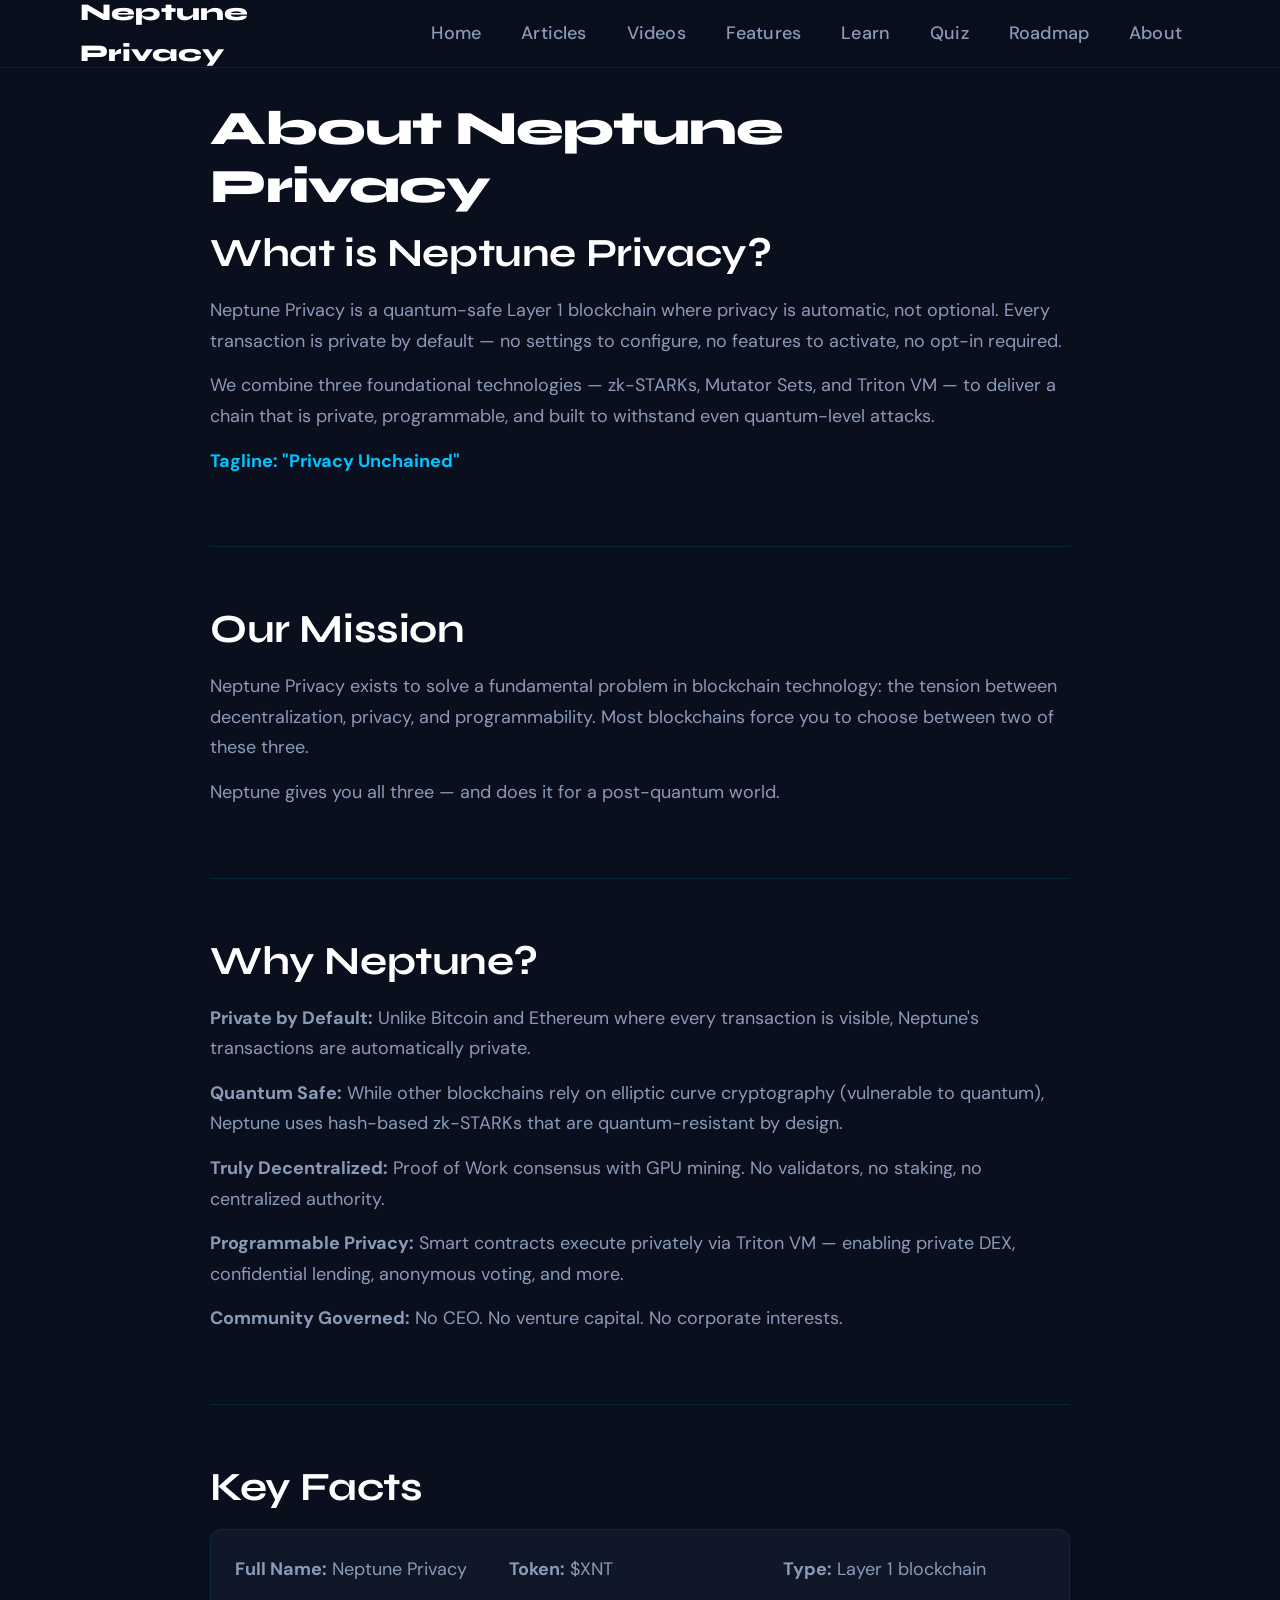
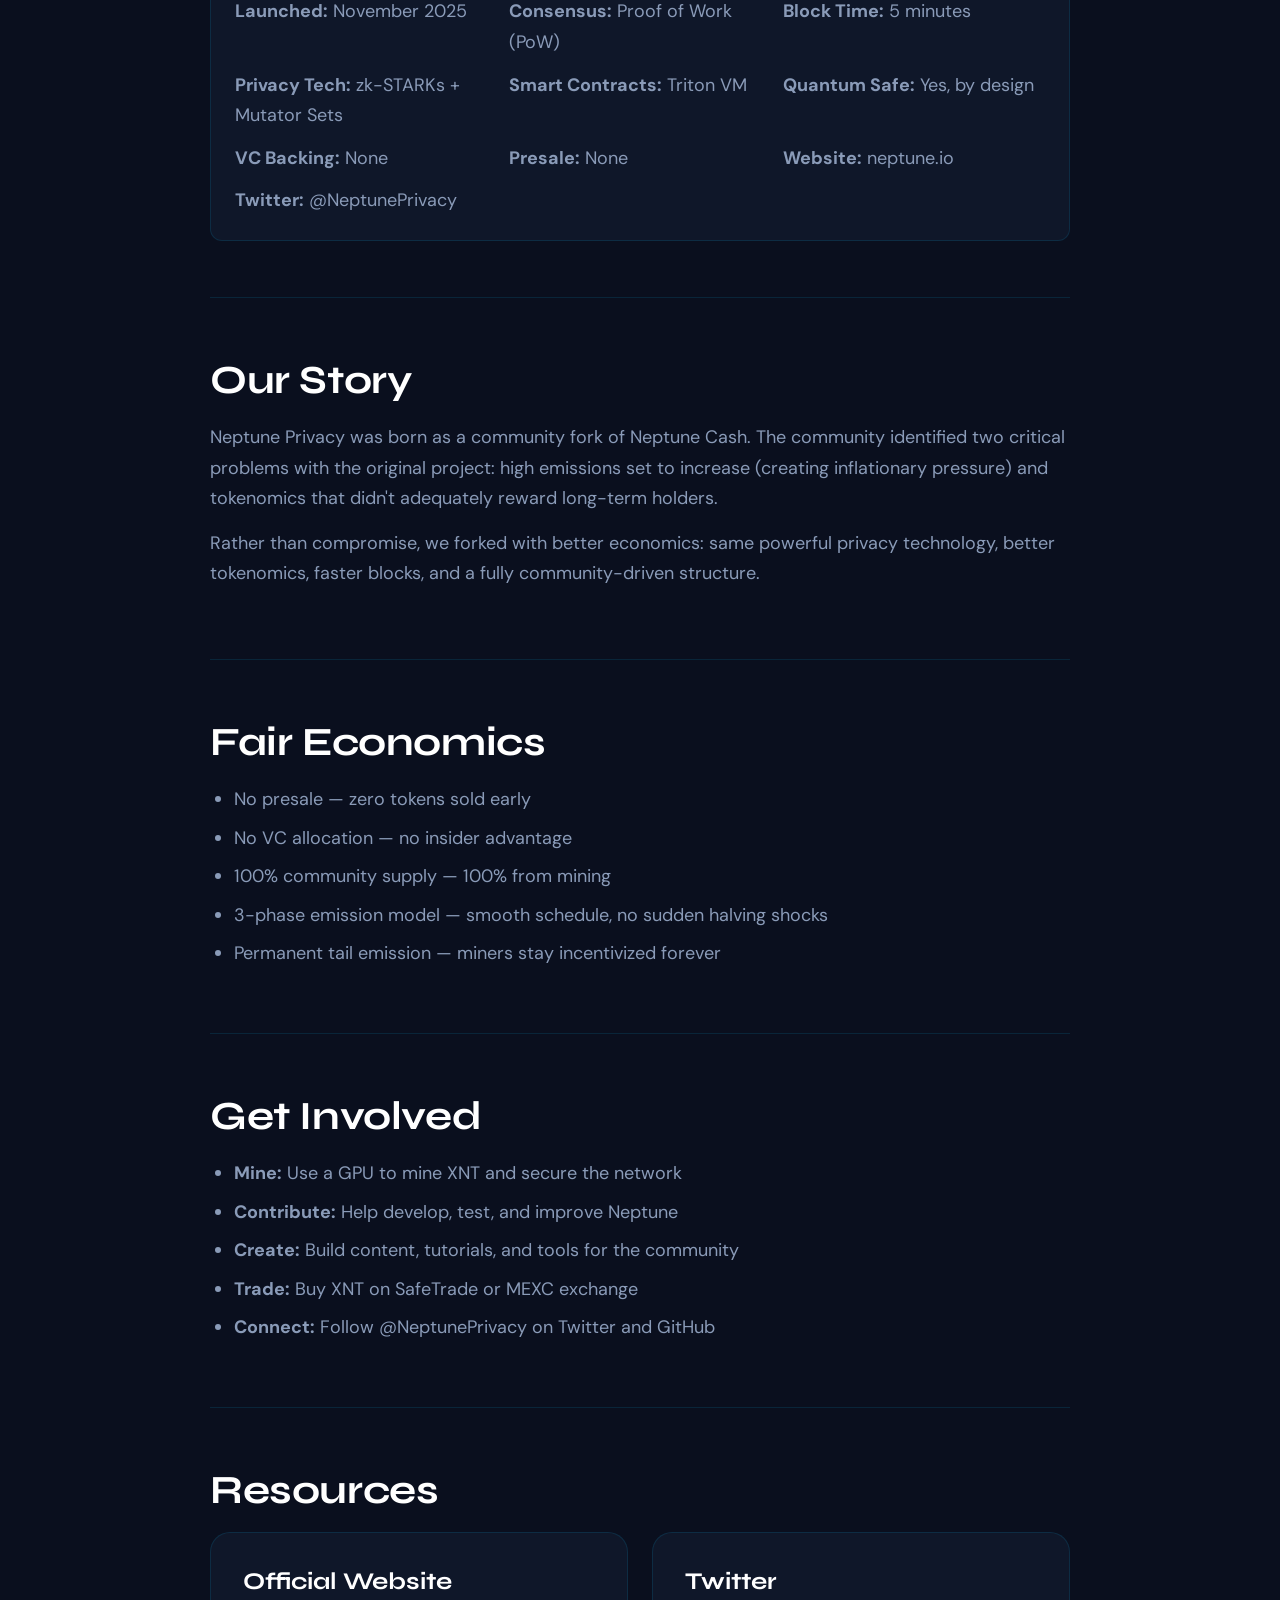
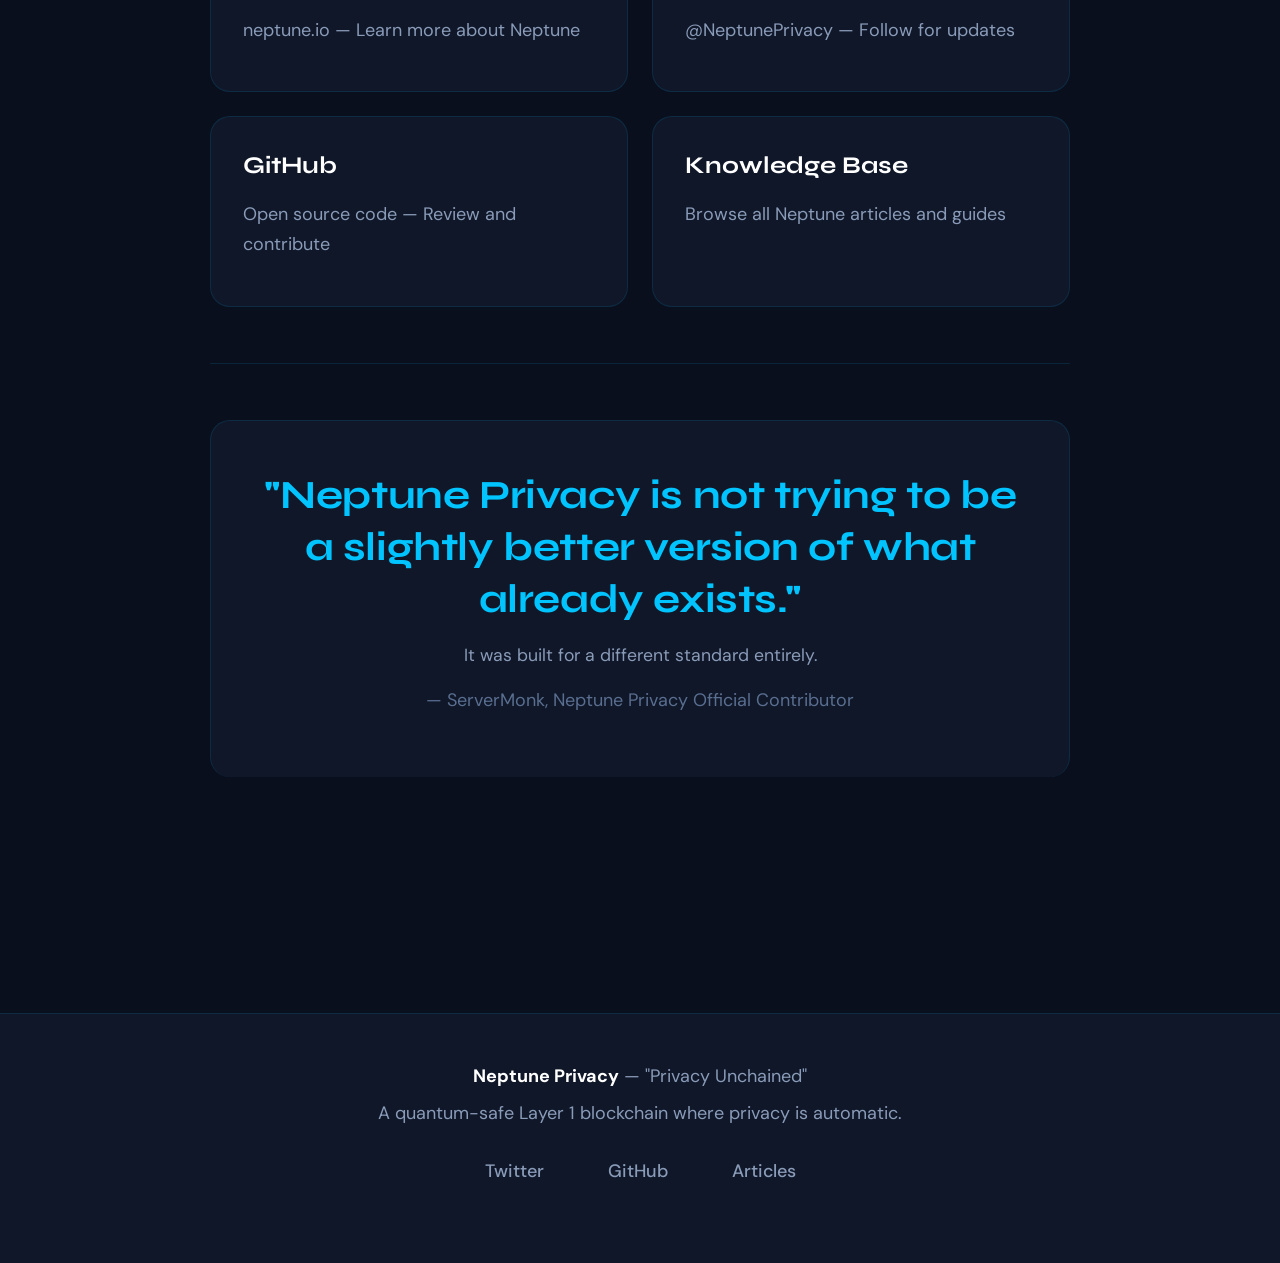
==== about.html @ 3ce38fe0 "Initial commit: Neptune Privacy website with articles, videos, quiz, and roadmap" ====
<!DOCTYPE html>
<html lang="en">
<head>
  <meta charset="UTF-8">
  <meta name="viewport" content="width=device-width, initial-scale=1.0">
  <title>About - Neptune Privacy</title>
  <link rel="stylesheet" href="css/style.css">
</head>
<body>
  <header>
    <div class="header-container">
      <a href="index.html" class="logo">Neptune Privacy</a>
      <nav><ul>
        <li><a href="index.html">Home</a></li>
        <li><a href="articles.html">Articles</a></li>
        <li><a href="videos.html">Videos</a></li>
        <li><a href="features.html">Features</a></li>
        <li><a href="learn.html">Learn</a></li>
        <li><a href="quiz.html">Quiz</a></li>
        <li><a href="roadmap.html">Roadmap</a></li>
        <li><a href="about.html">About</a></li>
      </ul></nav>
    </div>
  </header>

  <main>
    <div class="about-content">
      <h1>About Neptune Privacy</h1>

      <section class="about-section">
        <h2>What is Neptune Privacy?</h2>
        <p>Neptune Privacy is a quantum-safe Layer 1 blockchain where privacy is automatic, not optional. Every transaction is private by default — no settings to configure, no features to activate, no opt-in required.</p>
        <p>We combine three foundational technologies — zk-STARKs, Mutator Sets, and Triton VM — to deliver a chain that is private, programmable, and built to withstand even quantum-level attacks.</p>
        <p><strong style="color:var(--cyan)">Tagline: "Privacy Unchained"</strong></p>
      </section>

      <section class="about-section">
        <h2>Our Mission</h2>
        <p>Neptune Privacy exists to solve a fundamental problem in blockchain technology: the tension between decentralization, privacy, and programmability. Most blockchains force you to choose between two of these three.</p>
        <p>Neptune gives you all three — and does it for a post-quantum world.</p>
      </section>

      <section class="about-section">
        <h2>Why Neptune?</h2>
        <p><strong>Private by Default:</strong> Unlike Bitcoin and Ethereum where every transaction is visible, Neptune's transactions are automatically private.</p>
        <p><strong>Quantum Safe:</strong> While other blockchains rely on elliptic curve cryptography (vulnerable to quantum), Neptune uses hash-based zk-STARKs that are quantum-resistant by design.</p>
        <p><strong>Truly Decentralized:</strong> Proof of Work consensus with GPU mining. No validators, no staking, no centralized authority.</p>
        <p><strong>Programmable Privacy:</strong> Smart contracts execute privately via Triton VM — enabling private DEX, confidential lending, anonymous voting, and more.</p>
        <p><strong>Community Governed:</strong> No CEO. No venture capital. No corporate interests.</p>
      </section>

      <section class="about-section">
        <h2>Key Facts</h2>
        <div class="key-facts-grid">
          <p><strong>Full Name:</strong> Neptune Privacy</p>
          <p><strong>Token:</strong> $XNT</p>
          <p><strong>Type:</strong> Layer 1 blockchain</p>
          <p><strong>Launched:</strong> November 2025</p>
          <p><strong>Consensus:</strong> Proof of Work (PoW)</p>
          <p><strong>Block Time:</strong> 5 minutes</p>
          <p><strong>Privacy Tech:</strong> zk-STARKs + Mutator Sets</p>
          <p><strong>Smart Contracts:</strong> Triton VM</p>
          <p><strong>Quantum Safe:</strong> Yes, by design</p>
          <p><strong>VC Backing:</strong> None</p>
          <p><strong>Presale:</strong> None</p>
          <p><strong>Website:</strong> neptune.io</p>
          <p><strong>Twitter:</strong> @NeptunePrivacy</p>
        </div>
      </section>

      <section class="about-section">
        <h2>Our Story</h2>
        <p>Neptune Privacy was born as a community fork of Neptune Cash. The community identified two critical problems with the original project: high emissions set to increase (creating inflationary pressure) and tokenomics that didn't adequately reward long-term holders.</p>
        <p>Rather than compromise, we forked with better economics: same powerful privacy technology, better tokenomics, faster blocks, and a fully community-driven structure.</p>
      </section>

      <section class="about-section">
        <h2>Fair Economics</h2>
        <ul>
          <li>No presale — zero tokens sold early</li>
          <li>No VC allocation — no insider advantage</li>
          <li>100% community supply — 100% from mining</li>
          <li>3-phase emission model — smooth schedule, no sudden halving shocks</li>
          <li>Permanent tail emission — miners stay incentivized forever</li>
        </ul>
      </section>

      <section class="about-section">
        <h2>Get Involved</h2>
        <ul>
          <li><strong>Mine:</strong> Use a GPU to mine XNT and secure the network</li>
          <li><strong>Contribute:</strong> Help develop, test, and improve Neptune</li>
          <li><strong>Create:</strong> Build content, tutorials, and tools for the community</li>
          <li><strong>Trade:</strong> Buy XNT on SafeTrade or MEXC exchange</li>
          <li><strong>Connect:</strong> Follow @NeptunePrivacy on Twitter and GitHub</li>
        </ul>
      </section>

      <section class="about-section">
        <h2>Resources</h2>
        <div class="grid">
          <a href="https://neptune.io" target="_blank" class="card" style="text-decoration:none;color:inherit;"><h3>Official Website</h3><p>neptune.io — Learn more about Neptune</p></a>
          <a href="https://twitter.com/NeptunePrivacy" target="_blank" class="card" style="text-decoration:none;color:inherit;"><h3>Twitter</h3><p>@NeptunePrivacy — Follow for updates</p></a>
          <a href="https://github.com/neptune-privacy" target="_blank" class="card" style="text-decoration:none;color:inherit;"><h3>GitHub</h3><p>Open source code — Review and contribute</p></a>
          <a href="articles.html" class="card" style="text-decoration:none;color:inherit;"><h3>Knowledge Base</h3><p>Browse all Neptune articles and guides</p></a>
        </div>
      </section>

      <section class="about-section" style="text-align:center;background:var(--surface);border:1px solid var(--border);border-radius:var(--radius-lg);padding:48px;border-bottom:none;">
        <h2 style="color:var(--cyan);">"Neptune Privacy is not trying to be a slightly better version of what already exists."</h2>
        <p style="margin-top:16px;font-size:1.1rem;">It was built for a different standard entirely.</p>
        <p style="margin-top:12px;color:var(--text-subtle);">— ServerMonk, Neptune Privacy Official Contributor</p>
      </section>
    </div>
  </main>

  <footer>
    <p><strong>Neptune Privacy</strong> — "Privacy Unchained"</p>
    <p>A quantum-safe Layer 1 blockchain where privacy is automatic.</p>
    <div class="footer-links">
      <a href="https://twitter.com/NeptunePrivacy" target="_blank">Twitter</a>
      <a href="https://github.com/neptune-privacy" target="_blank">GitHub</a>
      <a href="articles.html">Articles</a>
    </div>
  </footer>

  <script src="js/main.js"></script>
</body>
</html>
---- css/style.css ----
/* ============================================================
   NEPTUNE PRIVACY — STYLESHEET
   Design: Dark ocean / deep-sea tech aesthetic
   Fonts: Syne (display) + DM Sans (body)
   ============================================================ */

@import url('https://fonts.googleapis.com/css2?family=Syne:wght@400;600;700;800&family=DM+Sans:ital,wght@0,300;0,400;0,500;0,600;1,400&display=swap');

/* ── CSS Variables ────────────────────────────────────────── */
:root {
  --primary:        #0a0f1e;
  --surface:        #0f1729;
  --surface-2:      #162040;
  --surface-3:      #1c2a52;
  --border:         rgba(0,196,255,0.12);
  --border-hover:   rgba(0,196,255,0.35);

  --cyan:           #00c4ff;
  --cyan-dim:       rgba(0,196,255,0.15);
  --cyan-glow:      rgba(0,196,255,0.4);
  --teal:           #00e5c3;
  --gold:           #f0c040;
  --red:            #ff5c5c;

  --text:           #e8edf5;
  --text-muted:     #8a9bb8;
  --text-subtle:    #5a6e8f;
  --white:          #ffffff;

  --radius-sm:      6px;
  --radius:         12px;
  --radius-lg:      20px;
  --radius-xl:      32px;

  --shadow-card:    0 4px 24px rgba(0,0,0,0.4);
  --shadow-glow:    0 0 40px rgba(0,196,255,0.2);
  --shadow-heavy:   0 8px 48px rgba(0,0,0,0.6);

  --transition:     0.25s cubic-bezier(0.4,0,0.2,1);

  --font-display:   'Syne', sans-serif;
  --font-body:      'DM Sans', sans-serif;

  --header-h:       68px;
  --max-w:          1160px;

  /* Enhanced font sizes for better readability */
  --text-xs:        clamp(0.75rem, 2vw, 0.875rem);
  --text-sm:        clamp(0.875rem, 2.5vw, 1rem);
  --text-base:      clamp(1rem, 3vw, 1.125rem);
  --text-lg:        clamp(1.125rem, 3.5vw, 1.25rem);
  --text-xl:        clamp(1.25rem, 4vw, 1.5rem);
  --text-2xl:       clamp(1.5rem, 5vw, 2rem);
  --text-3xl:       clamp(2rem, 6vw, 2.5rem);
  --text-4xl:       clamp(2.5rem, 7vw, 3rem);
  --text-5xl:       clamp(3rem, 8vw, 4rem);
  --text-6xl:       clamp(3.5rem, 9vw, 5rem);
}

/* ── Reset ────────────────────────────────────────────────── */
*, *::before, *::after { box-sizing: border-box; margin: 0; padding: 0; }
html { scroll-behavior: smooth; }
body {
  font-family: var(--font-body);
  background: var(--primary);
  color: var(--text);
  line-height: 1.7;
  min-height: 100vh;
  -webkit-font-smoothing: antialiased;
  font-size: var(--text-base);
}
img { max-width: 100%; display: block; }
a  { color: var(--cyan); text-decoration: none; }
a:hover { text-decoration: underline; }
ul { list-style: none; }

/* ── Layout ───────────────────────────────────────────────── */
main {
  max-width: var(--max-w);
  margin: 0 auto;
  padding: calc(var(--header-h) + 32px) 20px 100px;
}

/* ── Header ───────────────────────────────────────────────── */
header {
  position: fixed;
  top: 0; left: 0; right: 0;
  height: var(--header-h);
  background: rgba(10,15,30,0.92);
  backdrop-filter: blur(16px);
  border-bottom: 1px solid var(--border);
  z-index: 1000;
}
.header-container {
  max-width: var(--max-w);
  margin: 0 auto;
  padding: 0 20px;
  height: 100%;
  display: flex;
  align-items: center;
  justify-content: space-between;
  gap: 20px;
  position: relative;
}
.logo {
  font-family: var(--font-display);
  font-weight: 900;
  font-size: var(--text-xl);
  color: var(--white) !important;
  display: flex;
  align-items: center;
  gap: 12px;
  text-decoration: none !important;
  letter-spacing: 0em;
  position: relative;
  z-index: 10;
  transition: opacity var(--transition);
}
.logo:hover {
  opacity: 0.9;
}
.logo-image {
  height: 36px;
  width: auto;
  /* Remove the filter that might be causing visibility issues */
  /* filter: brightness(0) invert(1); */
}
.logo:hover .logo-image {
  transform: scale(1.05);
}
nav ul {
  display: flex;
  align-items: center;
  gap: 4px;
}
nav ul li a {
  font-family: var(--font-body);
  font-weight: 500;
  font-size: var(--text-base);
  color: var(--text-muted);
  padding: 12px 18px;
  border-radius: var(--radius-sm);
  transition: color var(--transition), background var(--transition);
  text-decoration: none;
  letter-spacing: 0.01em;
}
nav ul li a:hover,
nav ul li a.active {
  color: var(--white);
  background: var(--surface-2);
}
nav ul li a.admin-link {
  background: linear-gradient(135deg, #ff5c5c, #ff3333) !important;
  color: var(--white) !important;
  font-weight: 700 !important;
  position: relative;
  box-shadow: 0 0 15px rgba(255, 92, 92, 0.3);
  transition: all 0.3s ease;
}

nav ul li a.admin-link:hover {
  background: linear-gradient(135deg, #ff3333, #ff0000) !important;
  box-shadow: 0 0 30px rgba(255, 92, 92, 0.6), inset 0 0 10px rgba(255, 255, 255, 0.2) !important;
  transform: scale(1.05);
}

nav ul li a.admin-link::before {
  content: attr(title);
  position: absolute;
  bottom: -40px;
  left: 50%;
  transform: translateX(-50%);
  background: rgba(255, 92, 92, 0.95);
  color: var(--white);
  padding: 8px 14px;
  border-radius: 6px;
  font-size: 0.75rem;
  font-weight: 700;
  white-space: nowrap;
  opacity: 0;
  pointer-events: none;
  transition: opacity 0.3s ease;
  border: 1px solid rgba(255, 92, 92, 0.5);
  box-shadow: 0 4px 12px rgba(255, 92, 92, 0.4);
  letter-spacing: 0.05em;
}

nav ul li a.admin-link:hover::before {
  opacity: 1;
}
.nav-toggle {
  display: none;
  border: none;
  background: transparent;
  cursor: pointer;
  width: 42px;
  height: 42px;
  position: relative;
}
.nav-toggle span {
  display: block;
  width: 24px;
  height: 2px;
  background: var(--white);
  border-radius: 999px;
  position: absolute;
  left: 50%;
  transform: translateX(-50%);
  transition: transform 0.3s ease, opacity 0.3s ease;
}
.nav-toggle span:nth-child(1) { top: 12px; }
.nav-toggle span:nth-child(2) { top: 20px; }
.nav-toggle span:nth-child(3) { top: 28px; }
nav ul.open {
  opacity: 1;
  visibility: visible;
  transform: translateY(0);
}

.quiz-panel {
  background: var(--surface);
  border: 1px solid var(--border);
  border-radius: var(--radius-xl);
  padding: 32px;
  box-shadow: var(--shadow-card);
  margin-top: 24px;
}

.quiz-settings {
  display: flex;
  flex-wrap: wrap;
  align-items: center;
  justify-content: space-between;
  gap: 18px;
  margin-bottom: 28px;
}

.quiz-settings label {
  display: block;
  margin-bottom: 8px;
  color: var(--text-muted);
  font-size: 0.95rem;
}

.quiz-settings select {
  min-width: 220px;
  width: 100%;
  max-width: 320px;
  background: var(--primary);
  border: 1px solid var(--border);
  color: var(--text);
  padding: 12px 14px;
  border-radius: var(--radius-sm);
}

.quiz-count {
  font-size: var(--text-sm);
  color: var(--text-muted);
}

.quiz-form {
  display: grid;
  gap: 24px;
}

.quiz-card {
  background: rgba(255,255,255,0.03);
  border: 1px solid rgba(255,255,255,0.08);
  border-radius: var(--radius-lg);
  padding: 28px;
}

.quiz-card h2 {
  font-size: var(--text-lg);
  margin-bottom: 16px;
}

.quiz-header {
  display: flex;
  align-items: flex-start;
  justify-content: space-between;
  gap: 12px;
  flex-wrap: wrap;
  margin-bottom: 18px;
}

.quiz-label {
  font-size: 0.75rem;
  font-weight: 700;
  letter-spacing: 0.08em;
  text-transform: uppercase;
  background: rgba(0,196,255,0.12);
  color: var(--cyan);
  padding: 8px 14px;
  border-radius: 999px;
}

.quiz-options {
  display: grid;
  gap: 12px;
}

.quiz-option {
  display: flex;
  align-items: center;
  gap: 14px;
  background: rgba(255,255,255,0.04);
  border: 1px solid rgba(255,255,255,0.06);
  border-radius: var(--radius-sm);
  padding: 14px 16px;
  cursor: pointer;
  transition: background var(--transition), border-color var(--transition);
}

.quiz-option:hover {
  background: rgba(0,196,255,0.1);
}

.quiz-option input {
  accent-color: var(--cyan);
}

.quiz-actions {
  display: flex;
  flex-wrap: wrap;
  gap: 14px;
  margin-top: 8px;
}

.button {
  display: inline-flex;
  align-items: center;
  justify-content: center;
  border: none;
  border-radius: 999px;
  padding: 14px 24px;
  font-weight: 700;
  cursor: pointer;
  transition: transform var(--transition), box-shadow var(--transition), background var(--transition);
}

.button.primary {
  background: var(--cyan);
  color: var(--primary);
}

.button.secondary {
  background: rgba(255,255,255,0.08);
  color: var(--text);
}

.button:hover {
  transform: translateY(-1px);
}

.quiz-results {
  background: rgba(0,0,0,0.18);
  border: 1px solid rgba(0,196,255,0.16);
  border-radius: var(--radius-lg);
  padding: 24px;
  margin-top: 24px;
  box-shadow: inset 0 0 0 1px rgba(255,255,255,0.03);
}

.quiz-results h2 {
  margin-bottom: 14px;
}

.feedback-item {
  border-top: 1px solid rgba(255,255,255,0.08);
  padding-top: 18px;
  margin-top: 18px;
}

.feedback-item:first-child {
  border-top: none;
  margin-top: 0;
  padding-top: 0;
}

.feedback-item.correct {
  background: rgba(0,229,195,0.08);
}

.feedback-item.incorrect {
  background: rgba(255,92,92,0.08);
}

.feedback-item h3 {
  margin-bottom: 10px;
  font-size: var(--text-md);
}

.feedback-item p {
  margin: 6px 0;
  color: var(--text-muted);
}

@media (max-width: 900px) {
  .quiz-settings {
    flex-direction: column;
    align-items: stretch;
  }

  .quiz-actions {
    flex-direction: column;
  }
}

@media (max-width: 640px) {
  .quiz-card {
    padding: 20px;
  }
}

.roadmap-timeline {
  margin-top: 48px;
}

.timeline-container {
  position: relative;
  max-width: 800px;
  margin: 0 auto;
}

.timeline-container::before {
  content: '';
  position: absolute;
  left: 30px;
  top: 0;
  bottom: 0;
  width: 2px;
  background: var(--border);
}

.timeline-item {
  position: relative;
  margin-bottom: 48px;
  padding-left: 80px;
}

.timeline-marker {
  position: absolute;
  left: 20px;
  top: 8px;
  width: 20px;
  height: 20px;
  border-radius: 50%;
  border: 3px solid var(--cyan);
  background: var(--primary);
}

.timeline-item.completed .timeline-marker {
  background: var(--cyan);
}

.timeline-item.current .timeline-marker {
  background: var(--teal);
  box-shadow: 0 0 0 4px rgba(0,229,195,0.2);
}

.timeline-item.upcoming .timeline-marker {
  background: var(--surface-2);
}

.timeline-content {
  background: var(--surface);
  border: 1px solid var(--border);
  border-radius: var(--radius-lg);
  padding: 24px;
  box-shadow: var(--shadow-card);
}

.timeline-content h3 {
  margin-bottom: 12px;
  color: var(--cyan);
}

.timeline-content p {
  margin-bottom: 16px;
  color: var(--text-muted);
}

.timeline-content ul {
  list-style: none;
  padding: 0;
}

.timeline-content li {
  padding: 4px 0;
  position: relative;
  padding-left: 20px;
}

.timeline-content li::before {
  content: '✓';
  position: absolute;
  left: 0;
  color: var(--teal);
  font-weight: bold;
}

.roadmap-stats {
  margin-top: 64px;
  padding: 48px 0;
  background: var(--surface-2);
  border-radius: var(--radius-xl);
}

.stats-grid {
  display: grid;
  grid-template-columns: repeat(auto-fit, minmax(200px, 1fr));
  gap: 24px;
  max-width: var(--max-w);
  margin: 0 auto;
  padding: 0 20px;
}

.stat-card {
  text-align: center;
  padding: 24px;
  background: var(--surface);
  border: 1px solid var(--border);
  border-radius: var(--radius-lg);
  box-shadow: var(--shadow-card);
}

.stat-number {
  font-size: var(--text-4xl);
  font-weight: 800;
  color: var(--cyan);
  margin-bottom: 8px;
}

.stat-label {
  font-size: var(--text-sm);
  color: var(--text-muted);
  text-transform: uppercase;
  letter-spacing: 0.05em;
}

@media (max-width: 640px) {
  .timeline-item {
    padding-left: 60px;
  }

  .timeline-container::before {
    left: 20px;
  }

  .timeline-marker {
    left: 10px;
  }

  .stats-grid {
    grid-template-columns: 1fr;
  }
}

/* ── Hero ─────────────────────────────────────────────────── */
.epic-hero {
  position: relative;
  min-height: 100vh;
  display: flex;
  align-items: center;
  justify-content: center;
  overflow: hidden;
  margin: calc(-1 * (var(--header-h) + 32px)) -20px 80px;
  padding: 120px 20px 80px;
}

/* Background */
.hero-bg-layers { position: absolute; inset: 0; overflow: hidden; }
.bg-layer { position: absolute; border-radius: 50%; filter: blur(80px); opacity: 0.18; animation: pulse 8s ease-in-out infinite; }
.layer-1 { width: 600px; height: 600px; top: -200px; right: -100px; background: var(--cyan); animation-delay: 0s; }
.layer-2 { width: 400px; height: 400px; bottom: -100px; left: -50px;  background: var(--teal); animation-delay: 2s; }
.layer-3 { width: 300px; height: 300px; top: 40%;  left: 30%;         background: var(--cyan); opacity: 0.08; animation-delay: 4s; }
@keyframes pulse { 0%,100% { transform: scale(1); } 50% { transform: scale(1.15); } }

/* Grid overlay */
.hero-bg-layers::after {
  content: '';
  position: absolute; inset: 0;
  background-image:
    linear-gradient(rgba(0,196,255,0.04) 1px, transparent 1px),
    linear-gradient(90deg, rgba(0,196,255,0.04) 1px, transparent 1px);
  background-size: 60px 60px;
}

.hero-content {
  position: relative;
  text-align: center;
  max-width: 840px;
  z-index: 2;
}

.hero-logo-section {
  margin-bottom: 32px;
  position: relative;
  display: inline-block;
}
.hero-logo {
  height: 80px;
  width: auto;
  /* Remove the filter that might be causing visibility issues */
  /* filter: brightness(0) invert(1); */
  position: relative;
  z-index: 2;
  filter: drop-shadow(0 0 20px rgba(0, 196, 255, 0.4));
  animation: float 3s ease-in-out infinite;
}

@keyframes float {
  0%, 100% { transform: translateY(0px); }
  50% { transform: translateY(-10px); }
}
.logo-glow {
  position: absolute;
  inset: -20px;
  background: radial-gradient(circle, var(--cyan-glow), transparent 70%);
  border-radius: 50%;
  animation: glow-pulse 3s ease-in-out infinite;
}
@keyframes glow-pulse { 0%,100% { opacity: 0.5; } 50% { opacity: 1; } }

.main-title {
  font-family: var(--font-display);
  font-size: var(--text-6xl);
  font-weight: 900;
  line-height: 1.1;
  letter-spacing: -0.01em;
  color: var(--white);
  margin-bottom: 12px;
  text-shadow: 0 4px 20px rgba(0, 196, 255, 0.2);
  max-width: 95%;
  margin-left: auto;
  margin-right: auto;
}
.title-word {
  display: inline-block;
  opacity: 0;
  transform: translateY(24px);
  animation: word-reveal 0.6s ease forwards;
}
.word-1 { animation-delay: 0.1s; }
.word-2 { animation-delay: 0.2s; color: var(--cyan); }
.word-3 { animation-delay: 0.3s; }
.word-4 { animation-delay: 0.4s; color: var(--teal); }
@keyframes word-reveal { to { opacity: 1; transform: none; } }

.hero-subtitle {
  font-size: var(--text-xl);
  color: var(--text-muted);
  margin: 24px 0 48px;
  line-height: 1.8;
  max-width: 600px;
  margin-left: auto;
  margin-right: auto;
  letter-spacing: 0.3px;
}
.highlight-text { color: var(--cyan); font-weight: 600; }
.typing-text    { color: var(--teal); font-weight: 600; }

.hero-actions {
  display: flex;
  gap: 24px;
  justify-content: center;
  flex-wrap: wrap;
  margin-bottom: 60px;
  animation: slideUp 0.8s ease 0.6s backwards;
}

@keyframes slideUp {
  from {
    opacity: 0;
    transform: translateY(30px);
  }
  to {
    opacity: 1;
    transform: translateY(0);
  }
}
.epic-cta {
  display: inline-flex;
  align-items: center;
  gap: 10px;
  padding: 16px 36px;
  border-radius: 50px;
  font-family: var(--font-display);
  font-weight: 700;
  font-size: var(--text-lg);
  letter-spacing: 0.06em;
  text-transform: uppercase;
  text-decoration: none !important;
  transition: all var(--transition);
  position: relative;
  overflow: hidden;
  min-height: 56px;
}
.primary-cta {
  background: var(--cyan);
  color: var(--primary);
  box-shadow: 0 0 40px rgba(0,196,255,0.5);
  border: 2px solid var(--cyan);
}
.primary-cta:hover {
  background: #00d4ff;
  box-shadow: 0 0 60px rgba(0,196,255,0.8);
  transform: translateY(-3px);
  border-color: #00d4ff;
}
.secondary-cta {
  background: transparent;
  color: var(--text);
  border: 2px solid var(--border-hover);
  transition: all var(--transition);
}
.secondary-cta:hover {
  border-color: var(--cyan);
  color: var(--cyan);
  transform: translateY(-3px);
  box-shadow: 0 0 20px rgba(0,196,255,0.3);
}

.hero-stats {
  display: flex;
  gap: 60px;
  justify-content: center;
  flex-wrap: wrap;
  margin-top: 16px;
  animation: fadeIn 0.8s ease 0.8s backwards;
}

@keyframes fadeIn {
  from { opacity: 0; }
  to { opacity: 1; }
}
.stat-item {
  text-align: center;
  min-width: 120px;
}
.stat-number {
  font-family: var(--font-display);
  font-size: var(--text-4xl);
  font-weight: 900;
  color: var(--cyan);
  line-height: 1;
  text-shadow: 0 0 20px rgba(0, 196, 255, 0.3);
}
.stat-label {
  font-size: var(--text-sm);
  color: var(--text-muted);
  text-transform: uppercase;
  letter-spacing: 0.1em;
  margin-top: 8px;
  font-weight: 600;
}
.stat-unit {
  display: block;
  margin-top: 6px;
  color: var(--text-subtle);
  font-size: 0.85rem;
}

/* ── Section Titles ───────────────────────────────────────── */
h1 {
  font-family: var(--font-display);
  font-size: var(--text-4xl);
  font-weight: 800;
  color: var(--white);
  letter-spacing: -0.02em;
  line-height: 1.2;
  margin-bottom: 12px;
}
h2 {
  font-family: var(--font-display);
  font-size: var(--text-3xl);
  font-weight: 700;
  color: var(--white);
  letter-spacing: -0.01em;
  line-height: 1.3;
  margin-bottom: 12px;
}
h3 {
  font-family: var(--font-display);
  font-size: var(--text-xl);
  font-weight: 700;
  color: var(--white);
  margin-bottom: 16px;
  line-height: 1.4;
}
p {
  color: var(--text-muted);
  margin-bottom: 16px;
  line-height: 1.7;
}

.section-title {
  text-align: center;
  margin-bottom: 48px;
  position: relative;
}

.section-title::after {
  content: '';
  position: absolute;
  bottom: -16px;
  left: 50%;
  transform: translateX(-50%);
  width: 60px;
  height: 3px;
  background: linear-gradient(90deg, var(--cyan), var(--teal));
  border-radius: 2px;
}

/* ── Grid ─────────────────────────────────────────────────── */
.grid {
  display: grid;
  grid-template-columns: repeat(auto-fill, minmax(320px, 1fr));
  gap: 24px;
}

/* ── Cards ────────────────────────────────────────────────── */
.card {
  background: var(--surface);
  border: 1px solid var(--border);
  border-radius: var(--radius-lg);
  padding: 32px;
  transition: border-color var(--transition), transform var(--transition), box-shadow var(--transition);
  position: relative;
  overflow: hidden;
  cursor: pointer;
}
.card::before {
  content: '';
  position: absolute;
  inset: 0;
  background: linear-gradient(135deg, rgba(0,196,255,0.03), transparent);
  opacity: 0;
  transition: opacity var(--transition);
}
.card:hover {
  border-color: var(--border-hover);
  transform: translateY(-8px) scale(1.02);
  box-shadow: 0 20px 80px rgba(0,0,0,0.4), 0 0 40px rgba(0,196,255,0.15);
}
.card:hover::before {
  opacity: 1;
}
.card:hover .card-icon {
  transform: scale(1.1);
  background: rgba(0,196,255,0.2);
}
.card-icon,
.feature-icon {
  width: 56px;
  height: 56px;
  display: inline-flex;
  align-items: center;
  justify-content: center;
  border-radius: 16px;
  background: rgba(0,196,255,0.12);
  margin-bottom: 24px;
  transition: all var(--transition);
}
.card-icon svg,
.feature-icon svg {
  width: 28px;
  height: 28px;
  fill: var(--cyan);
}
.card a {
  color: inherit;
  text-decoration: none;
}
.card a:hover {
  text-decoration: none;
}
.card-title {
  margin: 0 0 16px;
  font-size: var(--text-xl);
  font-weight: 700;
}
.card p {
  color: var(--text-muted);
  margin-bottom: 24px;
  font-size: var(--text-base);
  line-height: 1.7;
}

.card-top-bar {
  position: absolute;
  top: 0; left: 0; right: 0;
  height: 3px;
  border-radius: var(--radius-lg) var(--radius-lg) 0 0;
}
.bar-beginner     { background: linear-gradient(90deg, #00e5c3, #00c4ff); }
.bar-intermediate { background: linear-gradient(90deg, #f0c040, #ff9f43); }
.bar-advanced     { background: linear-gradient(90deg, #a55eea, #e056fd); }

.card-meta {
  display: flex;
  align-items: center;
  flex-wrap: wrap;
  gap: 8px;
  margin-top: 16px;
}
.card-date {
  font-size: var(--text-sm);
  color: var(--text-subtle);
  margin-left: auto;
  font-weight: 500;
}
.card-icon-twitter {
  font-size: 1.8rem;
  font-weight: 900;
  color: var(--cyan);
  margin-bottom: 12px;
  line-height: 1;
}

/* ── Badges ───────────────────────────────────────────────── */
.badge {
  display: inline-flex;
  align-items: center;
  padding: 6px 12px;
  border-radius: 99px;
  font-size: var(--text-sm);
  font-weight: 600;
  letter-spacing: 0.04em;
  text-transform: uppercase;
}
.badge-category {
  background: rgba(0,196,255,0.1);
  color: var(--cyan);
  border: 1px solid rgba(0,196,255,0.2);
}
.level-beginner {
  background: rgba(0,229,195,0.12);
  color: var(--teal);
  border: 1px solid rgba(0,229,195,0.25);
}
.level-intermediate {
  background: rgba(240,192,64,0.12);
  color: var(--gold);
  border: 1px solid rgba(240,192,64,0.25);
}
.level-advanced {
  background: rgba(165,94,234,0.12);
  color: #c084fc;
  border: 1px solid rgba(165,94,234,0.25);
}
.badge-content {
  background: rgba(255,255,255,0.08);
  color: var(--text);
  border: 1px solid rgba(255,255,255,0.12);
}
.badge-short {
  color: var(--cyan);
  background: rgba(0,196,255,0.1);
  border-color: rgba(0,196,255,0.2);
}
.badge-long {
  color: var(--gold);
  background: rgba(240,192,64,0.12);
  border-color: rgba(240,192,64,0.25);
}

/* ── Filters ──────────────────────────────────────────────── */
.filters-container {
  display: flex;
  align-items: center;
  gap: 16px;
  flex-wrap: wrap;
  margin-bottom: 32px;
  padding: 16px 20px;
  background: var(--surface);
  border: 1px solid var(--border);
  border-radius: var(--radius);
}
.search-box input,
.filter-group select {
  background: var(--surface-2);
  border: 1px solid var(--border);
  border-radius: var(--radius-sm);
  color: var(--text);
  padding: 9px 14px;
  font-family: var(--font-body);
  font-size: 0.9rem;
  transition: border-color var(--transition);
  outline: none;
}
.search-box input {
  min-width: 240px;
}
.search-box input:focus,
.filter-group select:focus {
  border-color: var(--cyan);
  box-shadow: 0 0 0 3px rgba(0,196,255,0.1);
}
.filter-group {
  display: flex;
  align-items: center;
  gap: 8px;
}
.filter-group label {
  font-size: 0.85rem;
  color: var(--text-muted);
  white-space: nowrap;
}
.filter-group select option { background: var(--surface-2); }

/* ── Featured sections ────────────────────────────────────── */
.featured-content {
  margin-bottom: 72px;
  padding: 48px 40px;
  background: rgba(14, 22, 40, 0.92);
  border: 1px solid rgba(0,196,255,0.12);
  border-radius: calc(var(--radius-lg) + 4px);
  box-shadow: var(--shadow-glow);
}
.featured-content > h2 {
  margin-bottom: 36px;
  color: var(--white);
  letter-spacing: -0.04em;
  font-size: clamp(1.9rem, 3.5vw, 2.8rem);
}
.featured-content p {
  color: var(--text-muted);
}

/* ── Tabs ─────────────────────────────────────────────────── */
.tabs {
  display: flex;
  gap: 8px;
  margin-bottom: 32px;
  border-bottom: 1px solid var(--border);
  padding-bottom: 0;
}
.tab {
  padding: 10px 22px;
  background: none;
  border: none;
  border-bottom: 2px solid transparent;
  color: var(--text-muted);
  font-family: var(--font-body);
  font-size: 0.92rem;
  font-weight: 600;
  cursor: pointer;
  margin-bottom: -1px;
  transition: color var(--transition), border-color var(--transition);
}
.tab.active, .tab:hover {
  color: var(--cyan);
  border-bottom-color: var(--cyan);
}
.tab-content { display: none; }
.tab-content.active { display: block; }
.feature-status {
  font-size: 0.8rem;
  color: var(--text-muted);
  margin-bottom: 10px;
  font-weight: 600;
  text-transform: uppercase;
  letter-spacing: 0.06em;
}

/* ── Article Detail ───────────────────────────────────────── */
.article-detail {
  max-width: 780px;
  margin: 0 auto;
}
.back-link {
  display: inline-flex;
  align-items: center;
  gap: 6px;
  color: var(--text-muted);
  font-size: 0.88rem;
  margin-bottom: 28px;
  transition: color var(--transition);
}
.back-link:hover { color: var(--cyan); text-decoration: none; }
.article-badges {
  display: flex;
  gap: 8px;
  flex-wrap: wrap;
  margin-bottom: 20px;
  align-items: center;
}
.article-detail h1 {
  font-size: clamp(1.8rem, 4vw, 2.6rem);
  margin-bottom: 32px;
}
.article-body {
  line-height: 1.8;
  color: var(--text-muted);
}
.article-body h2 {
  font-size: 1.5rem;
  margin: 40px 0 16px;
  padding-top: 24px;
  border-top: 1px solid var(--border);
}
.article-body h3 { margin: 28px 0 12px; color: var(--text); }
.article-body p  { margin-bottom: 18px; }
.article-body ul,
.article-body ol {
  margin: 0 0 18px 24px;
  list-style: disc;
}
.article-body ol { list-style: decimal; }
.article-body li { margin-bottom: 8px; color: var(--text-muted); }
.article-body strong { color: var(--text); font-weight: 600; }
.article-body a  { color: var(--cyan); }
.twitter-link-btn {
  display: inline-flex;
  align-items: center;
  gap: 8px;
  margin-top: 20px;
  padding: 12px 24px;
  background: var(--cyan);
  color: var(--primary);
  border-radius: 50px;
  font-weight: 700;
  font-size: 0.9rem;
  text-decoration: none !important;
  transition: all var(--transition);
}
.twitter-link-btn:hover { background: var(--white); transform: translateY(-2px); }

/* ── Learning paths ───────────────────────────────────────── */
.level-section {
  margin-bottom: 60px;
  padding: 36px;
  background: var(--surface);
  border: 1px solid var(--border);
  border-radius: var(--radius-lg);
}
.level-section h2 {
  display: flex;
  align-items: center;
  gap: 14px;
  margin-bottom: 20px;
}
.level-indicator {
  display: flex;
  align-items: center;
  justify-content: center;
  width: 36px;
  height: 36px;
  background: var(--cyan);
  color: var(--primary);
  border-radius: 50%;
  font-family: var(--font-display);
  font-weight: 800;
  font-size: 1rem;
  flex-shrink: 0;
}
.learn-list { margin-top: 16px; }
.learn-list li {
  border-bottom: 1px solid var(--border);
  padding: 12px 0;
}
.learn-list li:last-child { border-bottom: none; }
.learn-list li a {
  display: flex;
  align-items: center;
  gap: 10px;
  color: var(--text-muted);
  font-size: 0.95rem;
  transition: color var(--transition);
}
.learn-list li a:hover { color: var(--cyan); text-decoration: none; }

/* ── Video cards ──────────────────────────────────────────── */
.video-embed {
  position: relative;
  min-height: 250px;
  border-radius: var(--radius-sm);
  margin-bottom: 16px;
  background: var(--surface-2);
  display: flex;
  flex-direction: column;
  overflow: hidden;
}
.video-embed iframe {
  position: absolute;
  inset: 0;
  width: 100%;
  height: 100%;
  border: none;
}
.video-embed blockquote {
  margin: 0;
  width: 100%;
  max-width: 100%;
  flex: 1;
}
.video-embed .twitter-tweet {
  margin: 0 auto !important;
  width: 100% !important;
  max-width: 100% !important;
}
.video-embed > div[onclick] {
  width: 100% !important;
  height: 100% !important;
  min-height: 250px !important;
}
.video-embed > div[onclick]:hover {
  transform: scale(1.02) !important;
}

/* ── About page ───────────────────────────────────────────── */
.about-content { max-width: 860px; margin: 0 auto; }
.about-section {
  margin-bottom: 56px;
  padding-bottom: 56px;
  border-bottom: 1px solid var(--border);
}
.about-section:last-child { border-bottom: none; }
.about-section h2 { margin-bottom: 16px; }
.about-section p  { margin-bottom: 14px; }
.about-section ul {
  list-style: disc;
  margin-left: 24px;
}
.about-section ul li {
  color: var(--text-muted);
  margin-bottom: 8px;
}
.key-facts-grid {
  display: grid;
  grid-template-columns: repeat(auto-fill, minmax(200px, 1fr));
  gap: 12px;
  background: var(--surface);
  border: 1px solid var(--border);
  border-radius: var(--radius);
  padding: 24px;
}
.key-facts-grid p { margin: 0; }

/* ── Feedback form ────────────────────────────────────────── */
.feedback-section {
  margin-bottom: 80px;
  padding: 48px 40px;
  background: rgba(0,0,0,0.18);
  border: 1px solid rgba(0,196,255,0.12);
  border-radius: var(--radius-lg);
}
.feedback-form {
  max-width: 650px;
  margin: 0 auto;
  display: flex;
  flex-direction: column;
  gap: 16px;
}
.feedback-status {
  display: none;
  padding: 14px 16px;
  border-radius: var(--radius-sm);
  font-size: 0.95rem;
  line-height: 1.5;
}
.feedback-success {
  background: rgba(0,229,195,0.12);
  border: 1px solid rgba(0,229,195,0.25);
  color: #00e5c3;
}
.feedback-error {
  background: rgba(255,92,92,0.12);
  border: 1px solid rgba(255,92,92,0.25);
  color: #ff5c5c;
}
.form-group input,
.form-group select,
.form-group textarea {
  width: 100%;
  background: var(--surface);
  border: 1px solid var(--border);
  border-radius: var(--radius-sm);
  padding: 12px 16px;
  color: var(--text);
  font-family: var(--font-body);
  font-size: 0.95rem;
  transition: border-color var(--transition), box-shadow var(--transition);
  outline: none;
}
.form-group input:focus,
.form-group select:focus,
.form-group textarea:focus {
  border-color: var(--cyan);
  box-shadow: 0 0 0 3px rgba(0,196,255,0.1);
}
.form-group select option { background: var(--surface); }
.form-group textarea { resize: vertical; min-height: 120px; }
.feedback-submit-btn {
  align-self: flex-start;
  background: var(--cyan);
  color: var(--primary);
  border: none;
  border-radius: 50px;
  padding: 12px 28px;
  font-family: var(--font-display);
  font-weight: 700;
  font-size: 0.9rem;
  letter-spacing: 0.04em;
  cursor: pointer;
  transition: all var(--transition);
}
.feedback-submit-btn:hover {
  background: var(--white);
  transform: translateY(-2px);
  box-shadow: 0 4px 16px rgba(0,196,255,0.3);
}

/* ── Footer ───────────────────────────────────────────────── */
footer {
  background: var(--surface);
  border-top: 1px solid var(--border);
  padding: 48px 24px;
  text-align: center;
  margin-top: 80px;
}
footer p {
  color: var(--text-muted);
  font-size: var(--text-base);
  margin-bottom: 8px;
  line-height: 1.6;
}
footer strong {
  color: var(--white);
  font-weight: 700;
}
.footer-links {
  display: flex;
  justify-content: center;
  gap: 32px;
  margin: 20px 0;
  flex-wrap: wrap;
}
.footer-links a {
  color: var(--text-muted);
  font-size: var(--text-base);
  font-weight: 500;
  transition: color var(--transition);
  padding: 8px 16px;
  border-radius: var(--radius-sm);
}
.footer-links a:hover {
  color: var(--cyan);
  background: rgba(0,196,255,0.1);
  text-decoration: none;
}

/* ── Admin page ───────────────────────────────────────────── */
.login-overlay {
  position: fixed; inset: 0;
  background: linear-gradient(135deg, var(--primary) 0%, var(--surface-3) 100%);
  display: flex; align-items: center; justify-content: center;
  z-index: 9999;
}
.login-form {
  background: var(--surface);
  border: 1px solid var(--border);
  border-radius: var(--radius-xl);
  padding: 48px 40px;
  text-align: center;
  max-width: 400px;
  width: 90%;
  box-shadow: var(--shadow-heavy);
  animation: slideUp 0.4s ease-out;
}
@keyframes slideUp { from { opacity:0; transform:translateY(24px); } to { opacity:1; transform:none; } }
.login-form h2 { margin-bottom: 8px; }
.login-form p  { margin-bottom: 28px; }
.login-form input {
  width: 100%; padding: 13px 16px;
  background: var(--surface-2); border: 1px solid var(--border);
  border-radius: var(--radius-sm); color: var(--text);
  font-family: var(--font-body); font-size: 1rem;
  margin-bottom: 16px; outline: none;
  transition: border-color var(--transition);
}
.login-form input:focus { border-color: var(--cyan); }
.login-button {
  width: 100%; padding: 13px;
  background: var(--cyan); color: var(--primary);
  border: none; border-radius: 50px;
  font-family: var(--font-display); font-weight: 700;
  font-size: 0.95rem; cursor: pointer;
  transition: all var(--transition);
}
.login-button:hover { background: var(--white); transform: translateY(-2px); }
.login-error { color: var(--red); margin-top: 12px; font-size: 0.88rem; }

.main-content { display: none; }
.main-content.authenticated { display: block; }

.admin-container { max-width: 900px; margin: 0 auto; padding: 40px 24px 80px; }
.admin-header { text-align: center; margin-bottom: 40px; }
.admin-header p { color: var(--text-muted); }

.admin-form, .articles-list {
  background: var(--surface);
  border: 1px solid var(--border);
  border-radius: var(--radius-lg);
  padding: 36px;
  margin-bottom: 32px;
}
.admin-form h2, .articles-list h2 { margin-bottom: 24px; }

.form-group { margin-bottom: 20px; }
.form-group label {
  display: block; margin-bottom: 6px;
  font-weight: 600; font-size: 0.88rem;
  color: var(--text-muted); text-transform: uppercase; letter-spacing: 0.05em;
}
.admin-form .form-group input,
.admin-form .form-group select,
.admin-form .form-group textarea {
  width: 100%; background: var(--surface-2);
  border: 1px solid var(--border); border-radius: var(--radius-sm);
  padding: 11px 14px; color: var(--text);
  font-family: var(--font-body); font-size: 0.95rem;
  transition: border-color var(--transition); outline: none;
}
.admin-form .form-group input:focus,
.admin-form .form-group select:focus,
.admin-form .form-group textarea:focus { border-color: var(--cyan); box-shadow: 0 0 0 3px rgba(0,196,255,0.1); }
.admin-form .form-group textarea { min-height: 220px; resize: vertical; }
.admin-form .form-group select option { background: var(--surface-2); }
input[readonly] { opacity: 0.5; cursor: not-allowed; }

.formatting-toolbar {
  display: flex; gap: 6px; margin-bottom: 8px;
}
.format-btn {
  padding: 6px 12px; background: var(--surface-2);
  border: 1px solid var(--border); border-radius: var(--radius-sm);
  color: var(--text); cursor: pointer; font-size: 0.85rem;
  transition: all var(--transition);
}
.format-btn:hover { background: var(--cyan); color: var(--primary); border-color: var(--cyan); }

.admin-button {
  background: var(--cyan); color: var(--primary);
  padding: 11px 24px; border: none; border-radius: 50px;
  font-family: var(--font-display); font-weight: 700;
  font-size: 0.88rem; cursor: pointer;
  transition: all var(--transition); margin-right: 12px;
  letter-spacing: 0.03em;
}
.admin-button:hover { background: var(--white); transform: translateY(-2px); }
.admin-button.secondary {
  background: transparent; color: var(--text-muted);
  border: 1px solid var(--border);
}
.admin-button.secondary:hover { border-color: var(--cyan); color: var(--cyan); background: transparent; }

.article-item {
  display: flex; justify-content: space-between; align-items: flex-start;
  gap: 16px; padding: 18px;
  border: 1px solid var(--border); border-radius: var(--radius);
  margin-bottom: 12px; transition: border-color var(--transition);
}
.article-item:hover { border-color: var(--border-hover); }
.article-info h3 { margin-bottom: 4px; font-size: 1rem; }
.article-info p  { font-size: 0.88rem; margin: 0; }
.article-info small { font-size: 0.78rem; color: var(--text-subtle); }
.article-actions { display: flex; gap: 8px; flex-shrink: 0; }
.action-button {
  padding: 7px 14px; border: none; border-radius: var(--radius-sm);
  font-size: 0.82rem; font-weight: 600; cursor: pointer;
  transition: all var(--transition);
}
.edit-button   { background: rgba(0,196,255,0.12); color: var(--cyan); }
.delete-button { background: rgba(255,92,92,0.12);  color: var(--red);  }
.edit-button:hover   { background: var(--cyan); color: var(--primary); }
.delete-button:hover { background: var(--red);  color: var(--white);   }

.instructions {
  background: rgba(240,192,64,0.06);
  border: 1px solid rgba(240,192,64,0.25);
  border-radius: var(--radius); padding: 20px; margin-bottom: 28px;
}
.instructions h3 { color: var(--gold); margin-bottom: 10px; font-size: 0.95rem; }
.instructions ul { margin-left: 20px; list-style: disc; }
.instructions li { color: var(--text-muted); font-size: 0.88rem; margin-bottom: 6px; }

.notification {
  position: fixed; top: 20px; right: 20px;
  padding: 14px 20px; border-radius: var(--radius);
  color: var(--white); font-weight: 600; font-size: 0.9rem;
  z-index: 10000; opacity: 0; transform: translateY(-16px);
  transition: all var(--transition); max-width: 380px;
  box-shadow: var(--shadow-heavy); pointer-events: none;
}
.notification.show { opacity: 1; transform: none; pointer-events: auto; }
.notification.success { background: linear-gradient(135deg, #00c4ff, #0099bb); }
.notification.error   { background: linear-gradient(135deg, #ff5c5c, #cc2222); }
.notification.info    { background: linear-gradient(135deg, #f0c040, #e09000); color: var(--primary); }

/* Feedback in admin */
.feedback-list { display: flex; flex-direction: column; gap: 12px; }
.feedback-item {
  background: var(--surface-2); border: 1px solid var(--border);
  border-radius: var(--radius); padding: 18px;
}
.feedback-item-header { display: flex; justify-content: space-between; align-items: flex-start; margin-bottom: 12px; }
.feedback-type-badge {
  display: inline-block; padding: 2px 10px; border-radius: 99px;
  background: var(--cyan-dim); color: var(--cyan);
  font-size: 0.72rem; font-weight: 700; text-transform: uppercase;
  letter-spacing: 0.06em; margin-bottom: 4px;
}
.feedback-time { font-size: 0.78rem; color: var(--text-subtle); margin-left: 8px; }
.feedback-item-name  { font-weight: 600; font-size: 0.9rem; color: var(--text); margin-top: 4px; }
.feedback-item-email { font-size: 0.82rem; color: var(--cyan); }
.feedback-item-message { color: var(--text-muted); font-size: 0.9rem; line-height: 1.6; }
.feedback-delete-btn {
  background: rgba(255,92,92,0.1); color: var(--red); border: none;
  border-radius: var(--radius-sm); padding: 5px 12px;
  font-size: 0.8rem; cursor: pointer; transition: all var(--transition);
}
.feedback-delete-btn:hover { background: var(--red); color: var(--white); }
.no-feedback { color: var(--text-muted); font-style: italic; }

/* ── Scroll reveal ────────────────────────────────────────── */
.reveal { opacity: 0; transform: translateY(20px); transition: opacity 0.5s ease, transform 0.5s ease; }
.reveal.visible { opacity: 1; transform: none; }

/* ── Scrollbar ────────────────────────────────────────────── */
::-webkit-scrollbar { width: 8px; }
::-webkit-scrollbar-track { background: var(--primary); }
::-webkit-scrollbar-thumb { background: var(--surface-3); border-radius: 4px; }
::-webkit-scrollbar-thumb:hover { background: var(--border-hover); }

/* ── Responsive ───────────────────────────────────────────── */
@media (max-width: 768px) {
  :root {
    --header-h: 60px;
    --text-xs: 0.8rem;
    --text-sm: 0.9rem;
    --text-base: 1rem;
    --text-lg: 1.1rem;
    --text-xl: 1.25rem;
    --text-2xl: 1.5rem;
    --text-3xl: 1.75rem;
    --text-4xl: 2rem;
    --text-5xl: 2.5rem;
    --text-6xl: 3rem;
  }

  main {
    padding: calc(var(--header-h) + 24px) 16px 80px;
  }

  .epic-hero {
    margin: calc(-1 * (var(--header-h) + 24px)) -16px 60px;
    padding: 80px 16px 60px;
    min-height: 90vh;
  }

  .header-container {
    padding: 0 16px;
  }

  .logo {
    font-size: var(--text-lg);
    gap: 8px;
  }

  .logo-image {
    height: 32px;
    width: auto;
  }

  nav ul { display: none; }
  nav ul.open {
    display: flex; flex-direction: column; align-items: stretch;
    position: absolute; top: var(--header-h); left: 0; right: 0;
    background: rgba(10,15,30,0.98);
    backdrop-filter: blur(16px);
    border-bottom: 1px solid var(--border);
    padding: 24px 16px;
    gap: 12px;
    z-index: 999;
  }

  nav ul li a {
    padding: 16px 20px;
    font-size: var(--text-lg);
    text-align: center;
  }

  .nav-toggle { display: inline-flex; }

  .hero-actions {
    flex-direction: column;
    align-items: center;
    gap: 16px;
  }

  .hero-stats {
    gap: 40px;
    margin-top: 20px;
  }

  .stat-item {
    min-width: 100px;
  }

  .grid {
    grid-template-columns: 1fr;
    gap: 24px;
  }

  .card {
    padding: 28px 24px;
  }

  .section-title {
    margin-bottom: 32px;
  }

  .article-item { flex-direction: column; }
  .article-actions { width: 100%; }
  .filters-container { flex-direction: column; align-items: flex-start; }
  .search-box input { min-width: 100%; width: 100%; }
  .admin-form, .articles-list { padding: 24px; }
}

@media (max-width: 480px) {
  :root {
    --text-xs: 0.75rem;
    --text-sm: 0.85rem;
    --text-base: 0.95rem;
    --text-lg: 1.05rem;
    --text-xl: 1.2rem;
    --text-2xl: 1.4rem;
    --text-3xl: 1.6rem;
    --text-4xl: 1.8rem;
    --text-5xl: 2.2rem;
    --text-6xl: 2.5rem;
  }

  main {
    padding-top: calc(var(--header-h) + 20px);
    padding-left: 12px;
    padding-right: 12px;
  }

  .epic-hero {
    margin: calc(-1 * (var(--header-h) + 20px)) -12px 40px;
    padding: 50px 12px 40px;
    min-height: 85vh;
  }

  .hero-logo {
    height: 60px;
    width: auto;
  }

  .hero-subtitle {
    margin: 16px 0 28px;
    font-size: var(--text-lg);
  }

  .hero-actions {
    gap: 12px;
    margin-bottom: 40px;
  }

  .epic-cta {
    padding: 14px 28px;
    font-size: var(--text-base);
  }

  .hero-stats {
    gap: 24px;
    margin-top: 24px;
  }

  .stat-number {
    font-size: var(--text-3xl);
  }

  .stat-label {
    font-size: 0.75rem;
  }

  .header-container {
    padding: 0 12px;
  }

  .logo {
    font-size: var(--text-base);
    gap: 6px;
  }

  .logo-image {
    height: 28px;
    width: auto;
  }

  .level-section {
    padding: 24px 18px;
  }

  .card {
    padding: 24px 20px;
  }

  .card-icon,
  .feature-icon {
    width: 48px;
    height: 48px;
    margin-bottom: 20px;
  }

  .card-icon svg,
  .feature-icon svg {
    width: 24px;
    height: 24px;
  }
}

/* ── Utility ──────────────────────────────────────────────── */
.text-center { text-align: center; }
.text-muted  { color: var(--text-muted); }
.mt-sm { margin-top: 8px; }
.mt-md { margin-top: 24px; }
.mt-lg { margin-top: 48px; }
.mb-sm { margin-bottom: 8px; }
.mb-md { margin-bottom: 24px; }
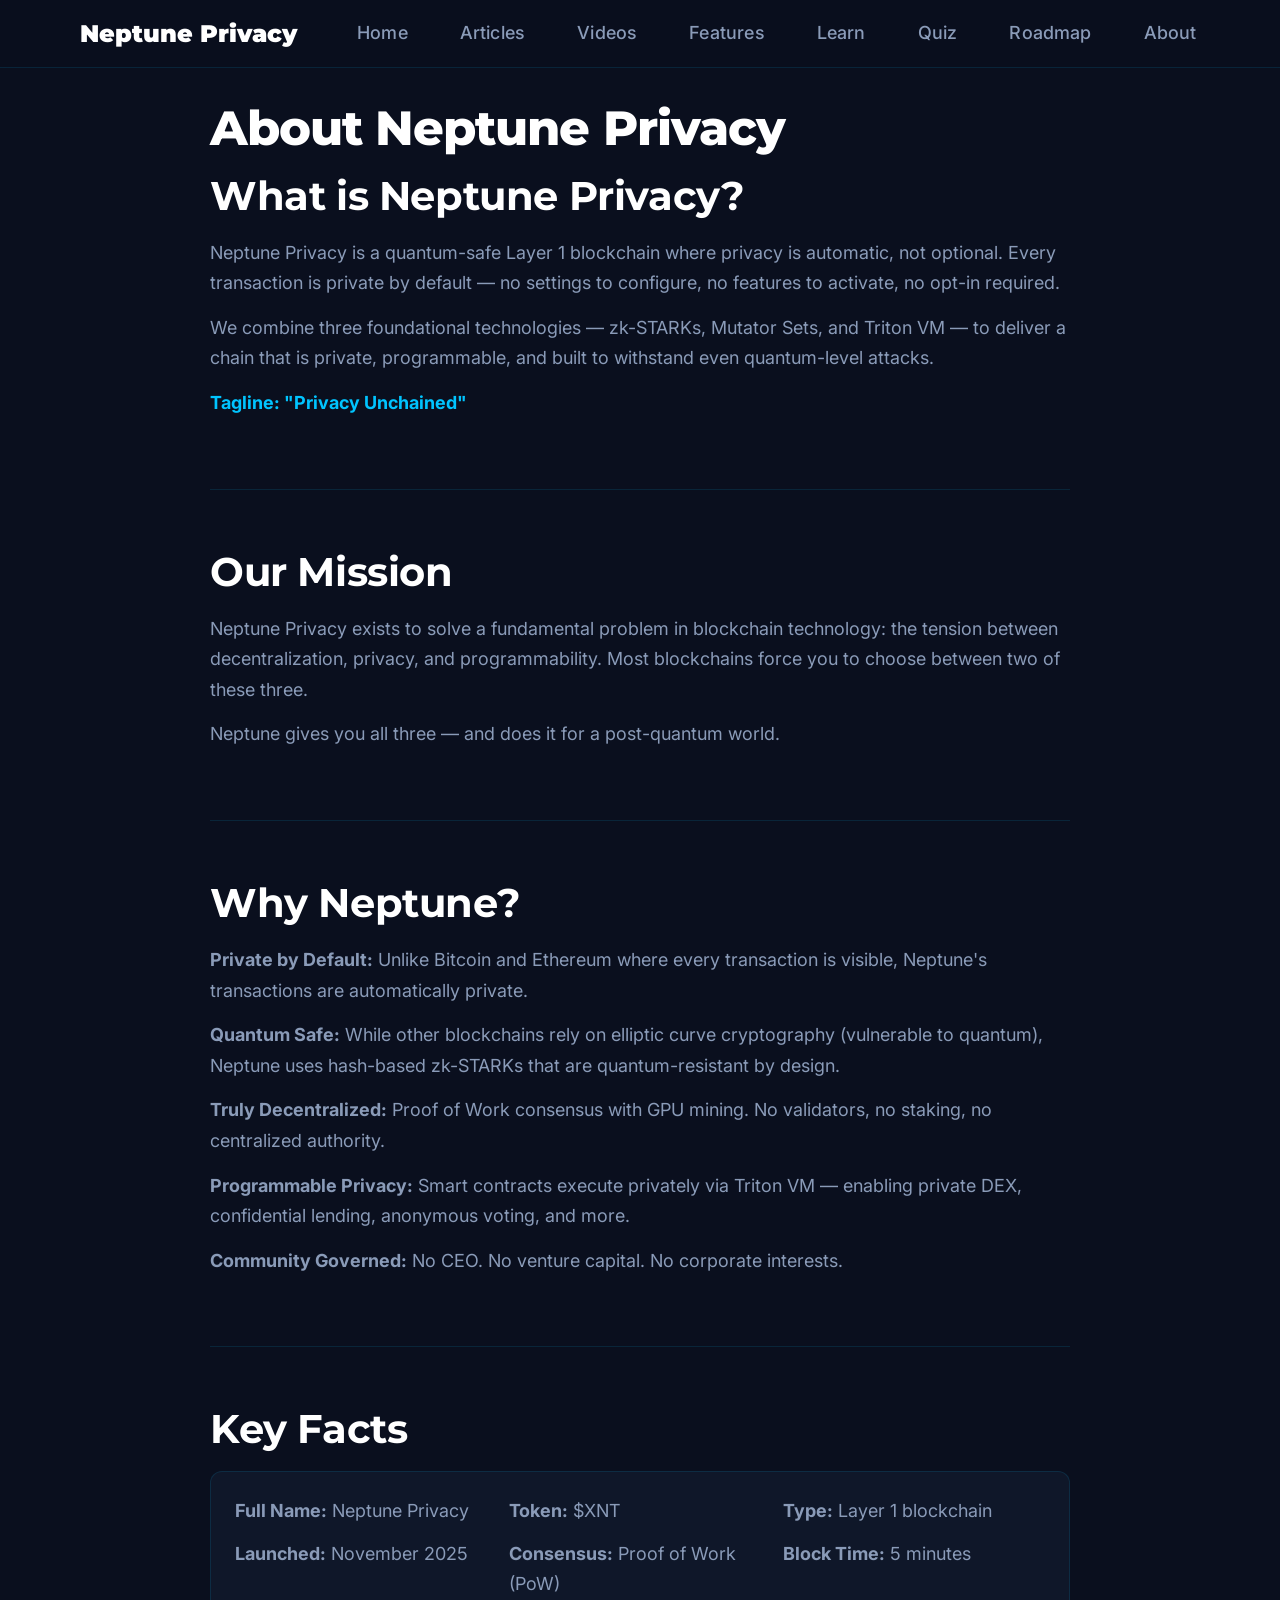
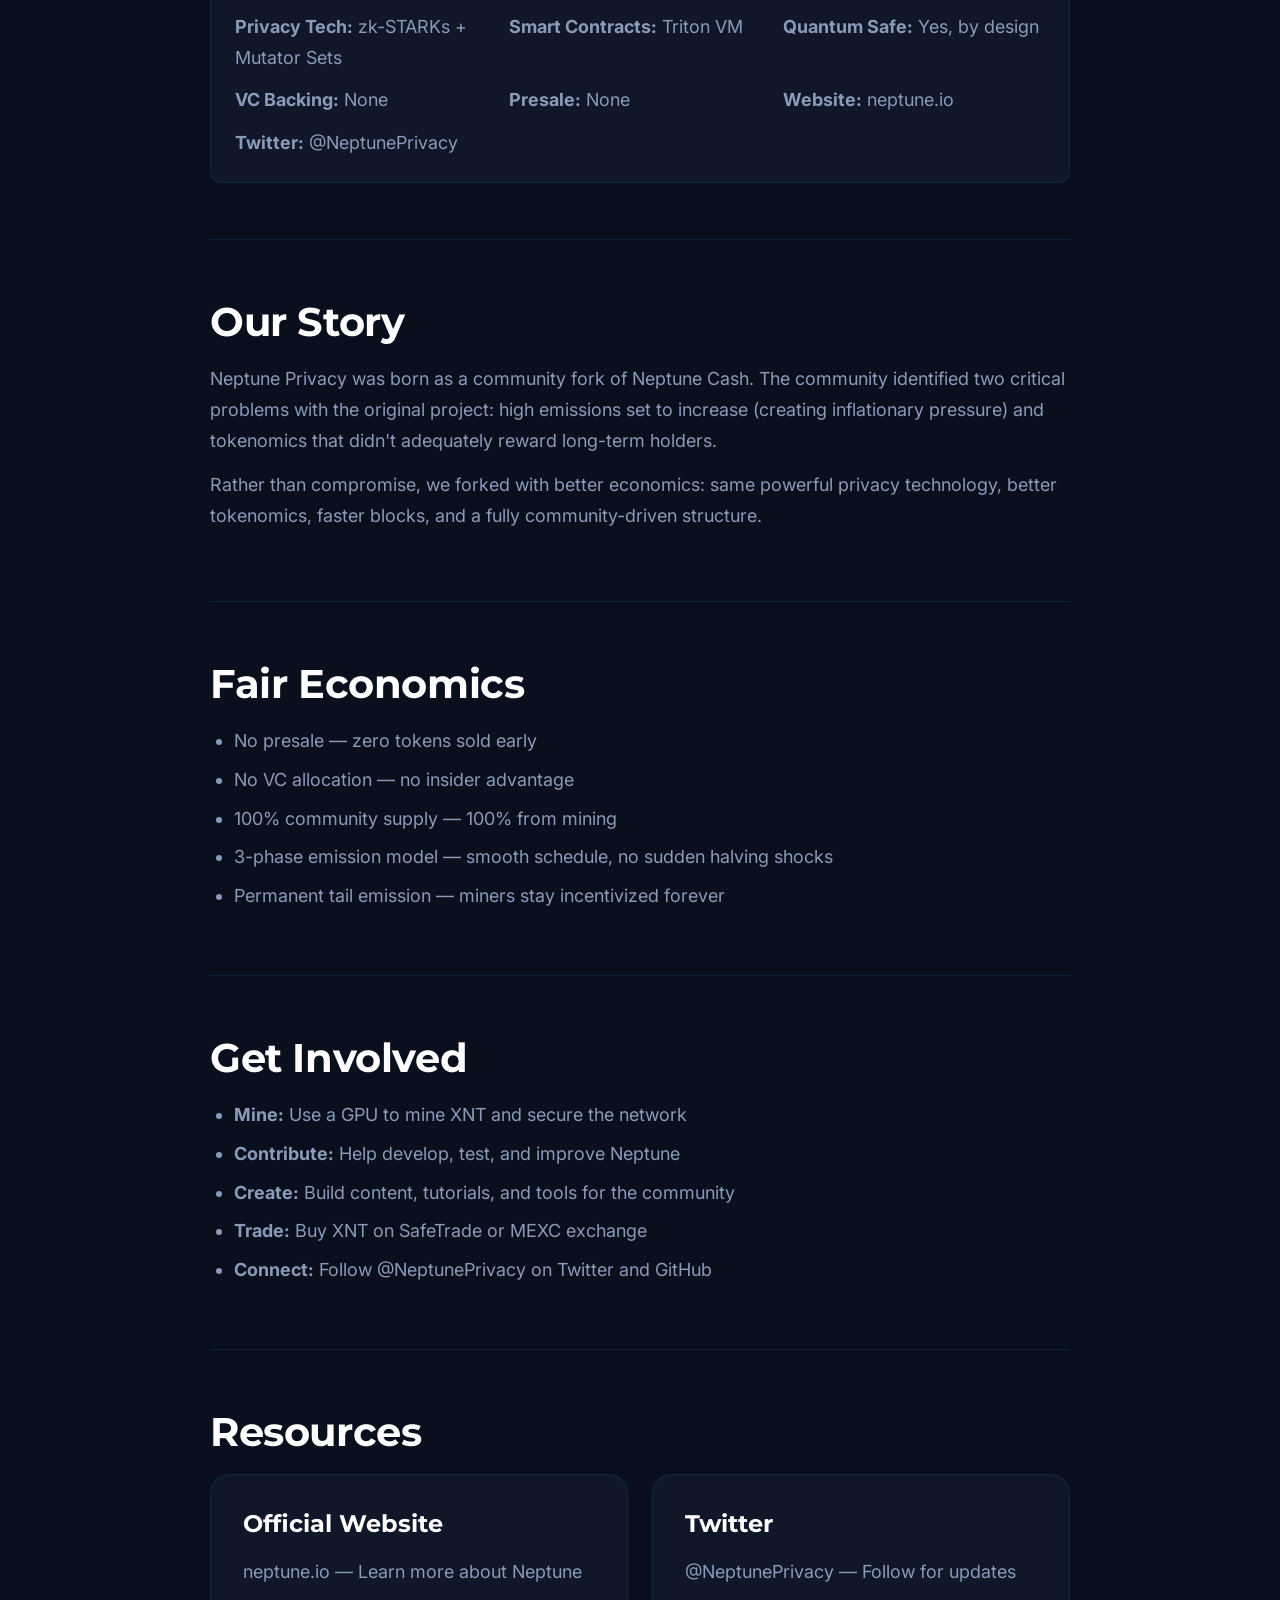
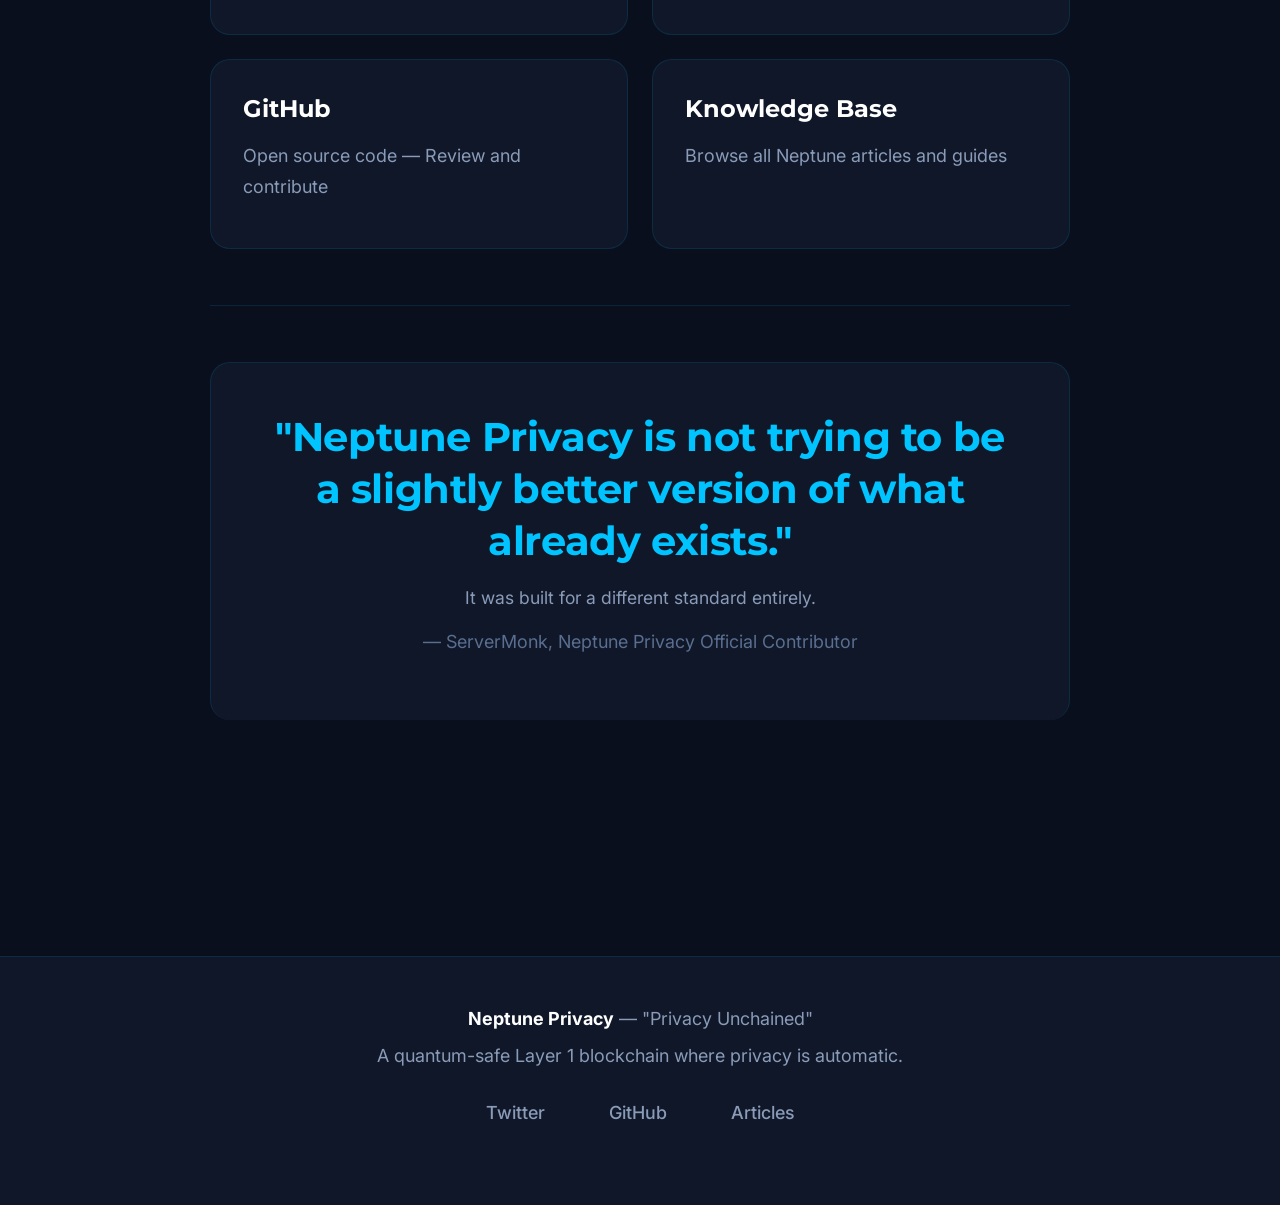
==== commit c9a6069e: "Add responsive navbar with mobile hamburger menu, Firebase Firestore integration for shared articles" ====
--- a/about.html
+++ b/about.html
@@ -10,16 +10,21 @@
   <header>
     <div class="header-container">
       <a href="index.html" class="logo">Neptune Privacy</a>
-      <nav><ul>
-        <li><a href="index.html">Home</a></li>
-        <li><a href="articles.html">Articles</a></li>
-        <li><a href="videos.html">Videos</a></li>
-        <li><a href="features.html">Features</a></li>
-        <li><a href="learn.html">Learn</a></li>
-        <li><a href="quiz.html">Quiz</a></li>
-        <li><a href="roadmap.html">Roadmap</a></li>
-        <li><a href="about.html">About</a></li>
-      </ul></nav>
+      <nav>
+        <button id="navToggle" class="nav-toggle" aria-label="Open navigation">
+          <span></span><span></span><span></span>
+        </button>
+        <ul>
+          <li><a href="index.html">Home</a></li>
+          <li><a href="articles.html">Articles</a></li>
+          <li><a href="videos.html">Videos</a></li>
+          <li><a href="features.html">Features</a></li>
+          <li><a href="learn.html">Learn</a></li>
+          <li><a href="quiz.html">Quiz</a></li>
+          <li><a href="roadmap.html">Roadmap</a></li>
+          <li><a href="about.html">About</a></li>
+        </ul>
+      </nav>
     </div>
   </header>
 
--- a/css/style.css
+++ b/css/style.css
@@ -4,7 +4,7 @@
    Fonts: Syne (display) + DM Sans (body)
    ============================================================ */
 
-@import url('https://fonts.googleapis.com/css2?family=Syne:wght@400;600;700;800&family=DM+Sans:ital,wght@0,300;0,400;0,500;0,600;1,400&display=swap');
+@import url('https://fonts.googleapis.com/css2?family=Montserrat:wght@600;700;800;900&family=Inter:wght@300;400;500;600;700&display=swap');
 
 /* ── CSS Variables ────────────────────────────────────────── */
 :root {
@@ -38,8 +38,8 @@
 
   --transition:     0.25s cubic-bezier(0.4,0,0.2,1);
 
-  --font-display:   'Syne', sans-serif;
-  --font-body:      'DM Sans', sans-serif;
+  --font-display:   'Montserrat', sans-serif;
+  --font-body:      'Inter', sans-serif;
 
   --header-h:       68px;
   --max-w:          1160px;
@@ -99,7 +99,7 @@
   display: flex;
   align-items: center;
   justify-content: space-between;
-  gap: 20px;
+  gap: 40px;
   position: relative;
 }
 .logo {
@@ -109,19 +109,28 @@
   color: var(--white) !important;
   display: flex;
   align-items: center;
-  gap: 12px;
+  gap: 8px;
   text-decoration: none !important;
   letter-spacing: 0em;
   position: relative;
   z-index: 10;
   transition: opacity var(--transition);
+  line-height: 1;
+  height: 100%;
+  white-space: nowrap;
+  margin-left: -20px;
+  padding-left: 20px;
 }
 .logo:hover {
   opacity: 0.9;
 }
 .logo-image {
-  height: 36px;
+  height: 32px;
   width: auto;
+  display: flex;
+  align-items: center;
+  justify-content: center;
+  flex-shrink: 0;
   /* Remove the filter that might be causing visibility issues */
   /* filter: brightness(0) invert(1); */
 }
@@ -131,14 +140,14 @@
 nav ul {
   display: flex;
   align-items: center;
-  gap: 4px;
+  gap: 12px;
 }
 nav ul li a {
   font-family: var(--font-body);
   font-weight: 500;
   font-size: var(--text-base);
   color: var(--text-muted);
-  padding: 12px 18px;
+  padding: 12px 20px;
   border-radius: var(--radius-sm);
   transition: color var(--transition), background var(--transition);
   text-decoration: none;
@@ -1568,6 +1577,8 @@
   .logo {
     font-size: var(--text-lg);
     gap: 8px;
+    margin-left: -16px;
+    padding-left: 16px;
   }
 
   .logo-image {
@@ -1696,6 +1707,8 @@
   .logo {
     font-size: var(--text-base);
     gap: 6px;
+    margin-left: -12px;
+    padding-left: 12px;
   }
 
   .logo-image {
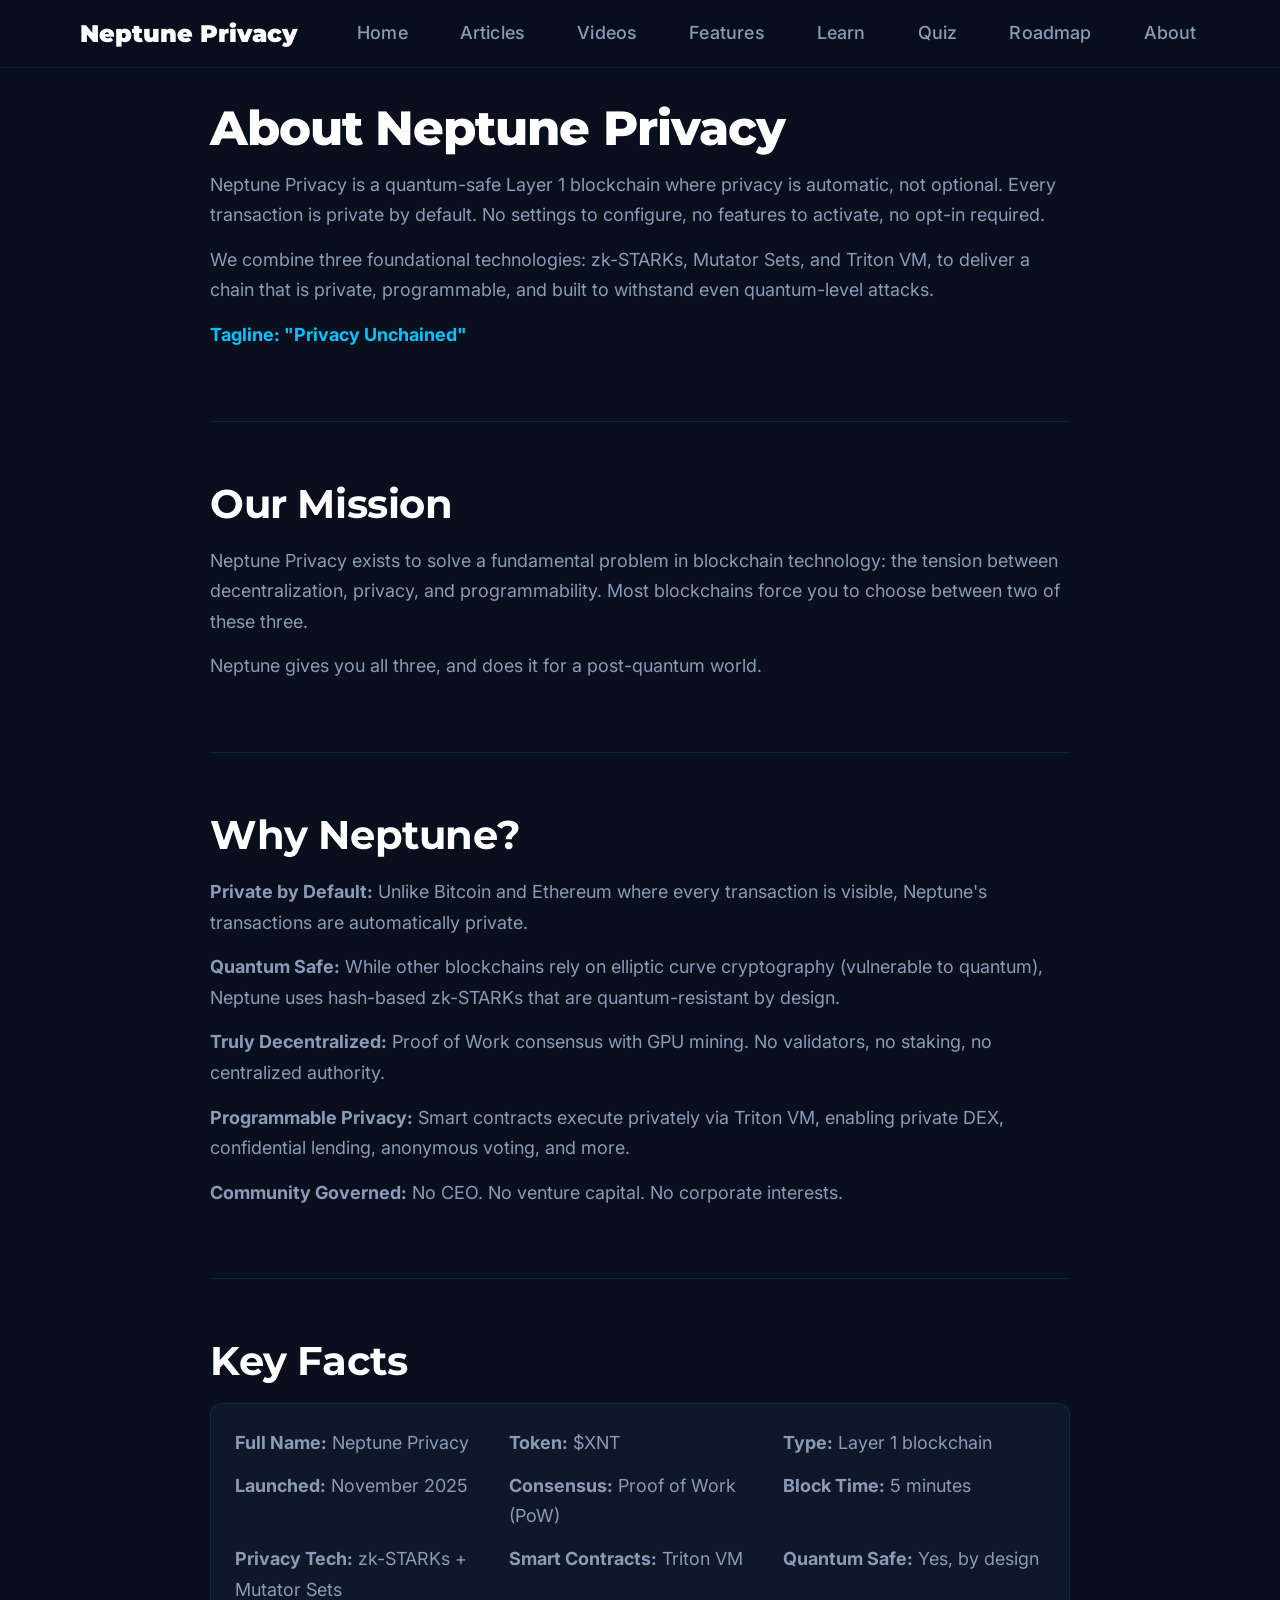
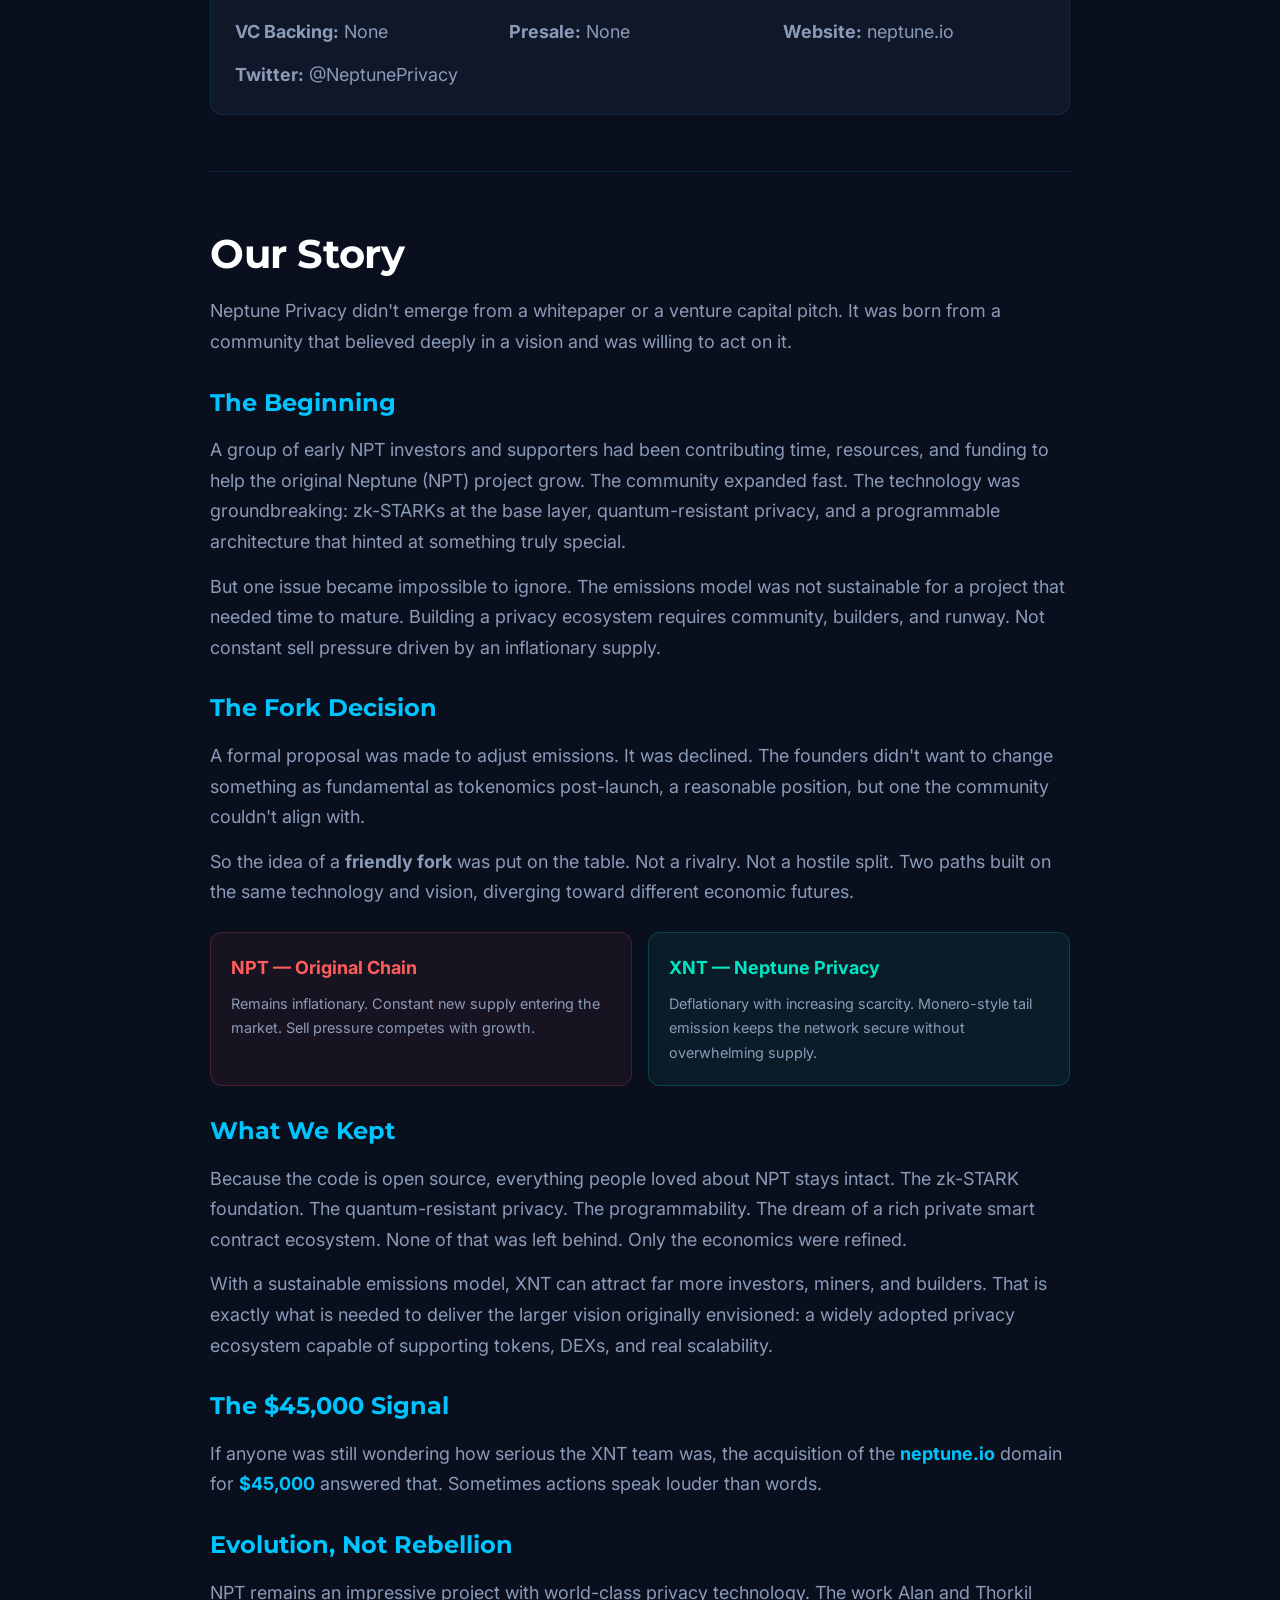
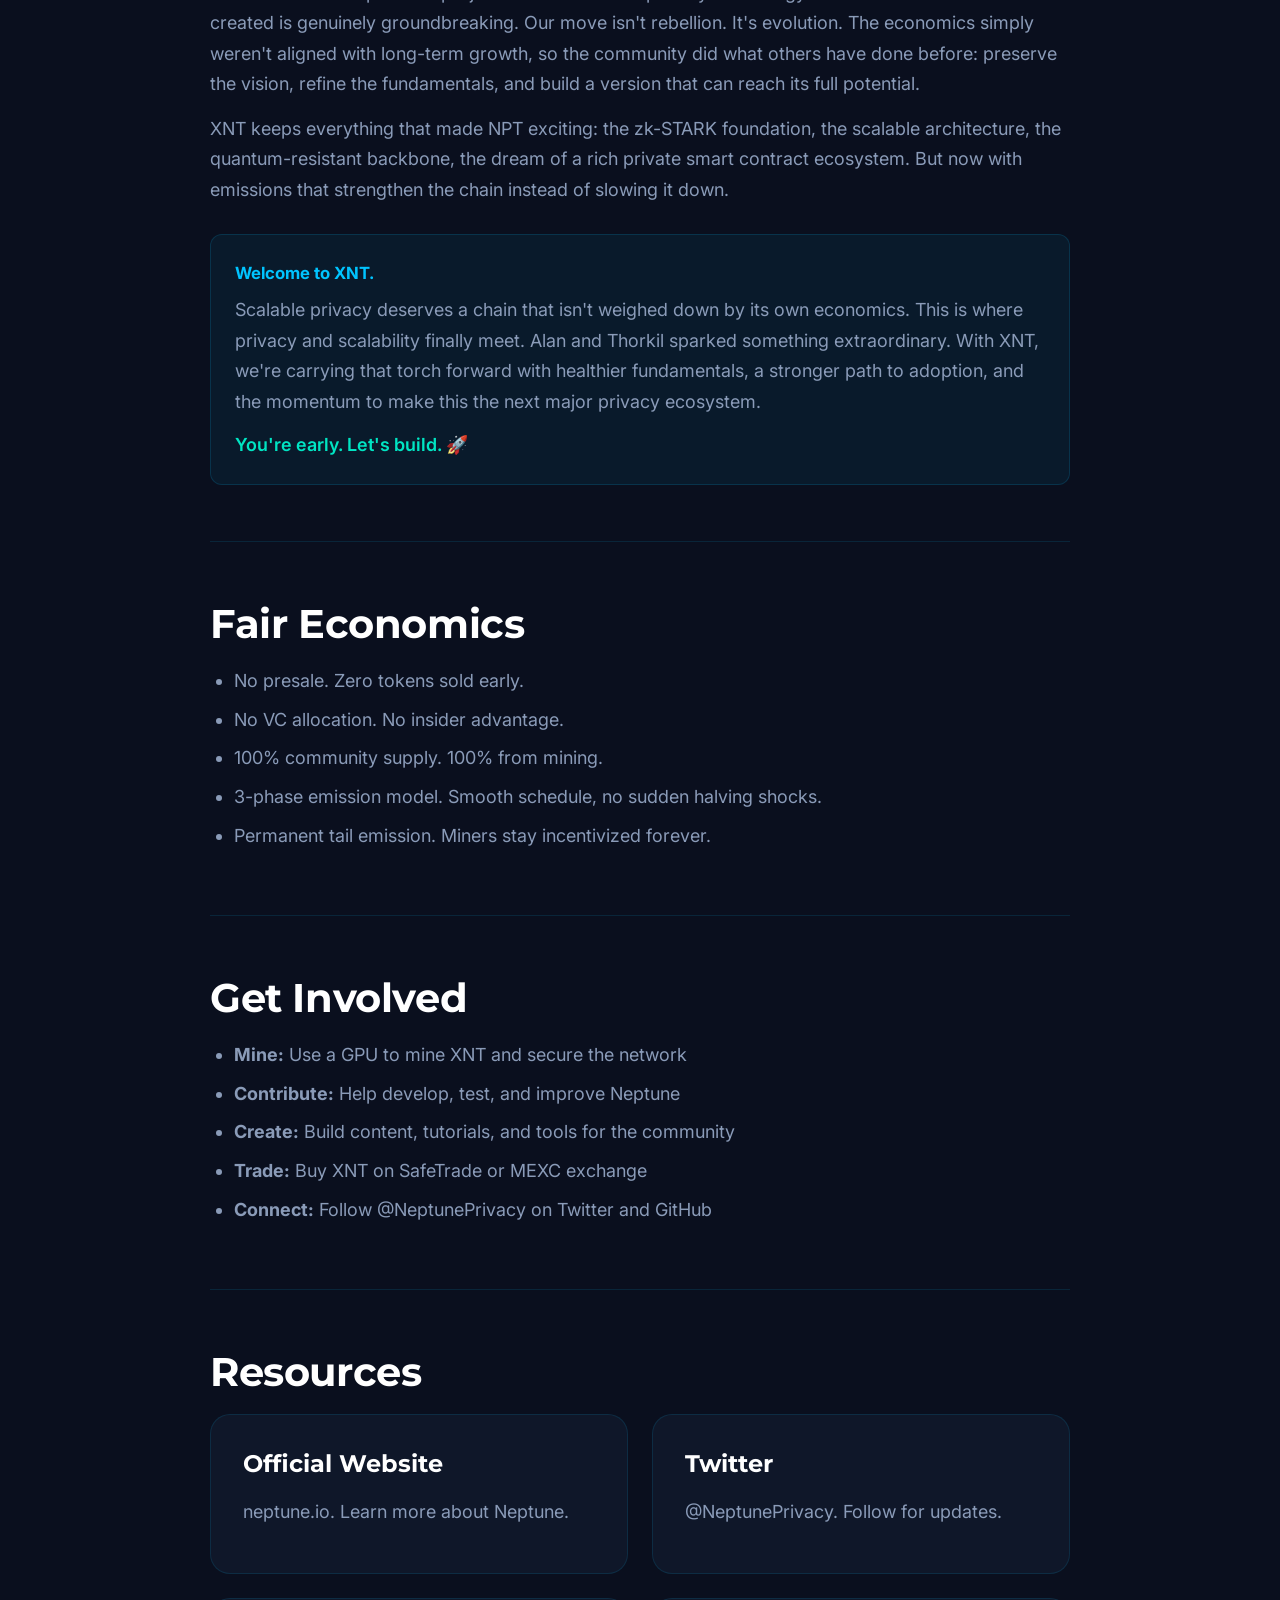
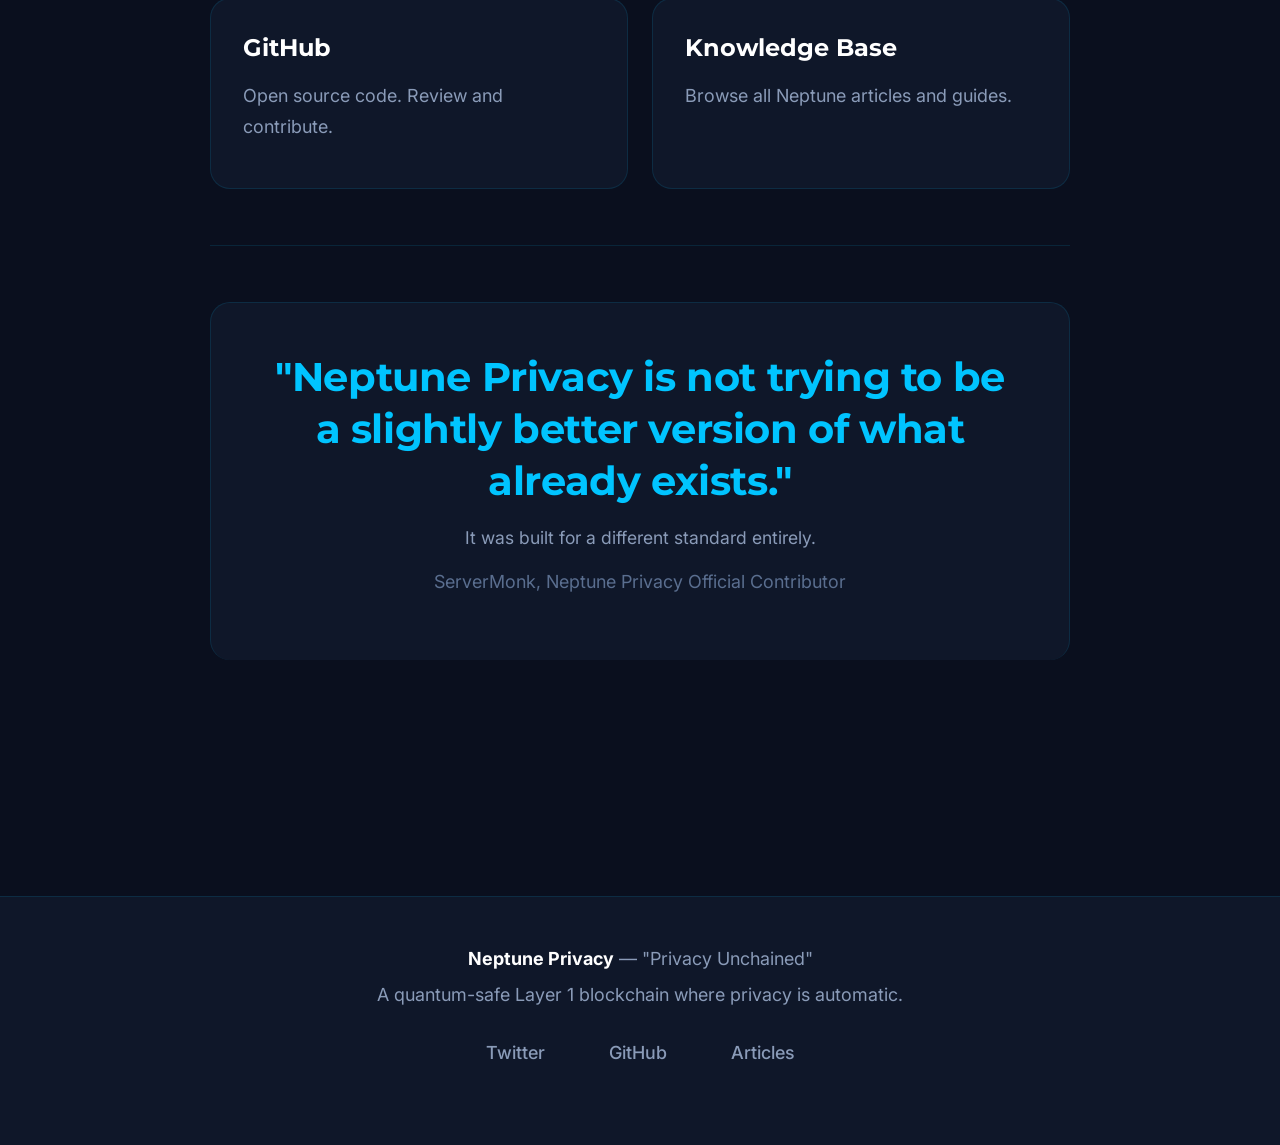
==== commit 87df6144: "Add authentication to my admin section." ====
--- a/about.html
+++ b/about.html
@@ -1,11 +1,13 @@
 <!DOCTYPE html>
 <html lang="en">
+
 <head>
   <meta charset="UTF-8">
   <meta name="viewport" content="width=device-width, initial-scale=1.0">
   <title>About - Neptune Privacy</title>
   <link rel="stylesheet" href="css/style.css">
 </head>
+
 <body>
   <header>
     <div class="header-container">
@@ -33,24 +35,31 @@
       <h1>About Neptune Privacy</h1>
 
       <section class="about-section">
-        <h2>What is Neptune Privacy?</h2>
-        <p>Neptune Privacy is a quantum-safe Layer 1 blockchain where privacy is automatic, not optional. Every transaction is private by default — no settings to configure, no features to activate, no opt-in required.</p>
-        <p>We combine three foundational technologies — zk-STARKs, Mutator Sets, and Triton VM — to deliver a chain that is private, programmable, and built to withstand even quantum-level attacks.</p>
+        <p>Neptune Privacy is a quantum-safe Layer 1 blockchain where privacy is automatic, not optional. Every
+          transaction is private by default. No settings to configure, no features to activate, no opt-in required.</p>
+        <p>We combine three foundational technologies: zk-STARKs, Mutator Sets, and Triton VM, to deliver a chain that
+          is private, programmable, and built to withstand even quantum-level attacks.</p>
         <p><strong style="color:var(--cyan)">Tagline: "Privacy Unchained"</strong></p>
       </section>
 
       <section class="about-section">
         <h2>Our Mission</h2>
-        <p>Neptune Privacy exists to solve a fundamental problem in blockchain technology: the tension between decentralization, privacy, and programmability. Most blockchains force you to choose between two of these three.</p>
-        <p>Neptune gives you all three — and does it for a post-quantum world.</p>
+        <p>Neptune Privacy exists to solve a fundamental problem in blockchain technology: the tension between
+          decentralization, privacy, and programmability. Most blockchains force you to choose between two of these
+          three.</p>
+        <p>Neptune gives you all three, and does it for a post-quantum world.</p>
       </section>
 
       <section class="about-section">
         <h2>Why Neptune?</h2>
-        <p><strong>Private by Default:</strong> Unlike Bitcoin and Ethereum where every transaction is visible, Neptune's transactions are automatically private.</p>
-        <p><strong>Quantum Safe:</strong> While other blockchains rely on elliptic curve cryptography (vulnerable to quantum), Neptune uses hash-based zk-STARKs that are quantum-resistant by design.</p>
-        <p><strong>Truly Decentralized:</strong> Proof of Work consensus with GPU mining. No validators, no staking, no centralized authority.</p>
-        <p><strong>Programmable Privacy:</strong> Smart contracts execute privately via Triton VM — enabling private DEX, confidential lending, anonymous voting, and more.</p>
+        <p><strong>Private by Default:</strong> Unlike Bitcoin and Ethereum where every transaction is visible,
+          Neptune's transactions are automatically private.</p>
+        <p><strong>Quantum Safe:</strong> While other blockchains rely on elliptic curve cryptography (vulnerable to
+          quantum), Neptune uses hash-based zk-STARKs that are quantum-resistant by design.</p>
+        <p><strong>Truly Decentralized:</strong> Proof of Work consensus with GPU mining. No validators, no staking, no
+          centralized authority.</p>
+        <p><strong>Programmable Privacy:</strong> Smart contracts execute privately via Triton VM, enabling private DEX,
+          confidential lending, anonymous voting, and more.</p>
         <p><strong>Community Governed:</strong> No CEO. No venture capital. No corporate interests.</p>
       </section>
 
@@ -75,18 +84,82 @@
 
       <section class="about-section">
         <h2>Our Story</h2>
-        <p>Neptune Privacy was born as a community fork of Neptune Cash. The community identified two critical problems with the original project: high emissions set to increase (creating inflationary pressure) and tokenomics that didn't adequately reward long-term holders.</p>
-        <p>Rather than compromise, we forked with better economics: same powerful privacy technology, better tokenomics, faster blocks, and a fully community-driven structure.</p>
+        <p>Neptune Privacy didn't emerge from a whitepaper or a venture capital pitch. It was born from a community that
+          believed deeply in a vision and was willing to act on it.</p>
+
+        <h3 style="color:var(--cyan);margin-top:28px;">The Beginning</h3>
+        <p>A group of early NPT investors and supporters had been contributing time, resources, and funding to help the
+          original Neptune (NPT) project grow. The community expanded fast. The technology was groundbreaking: zk-STARKs
+          at the base layer, quantum-resistant privacy, and a programmable architecture that hinted at something truly
+          special.</p>
+        <p>But one issue became impossible to ignore. The emissions model was not sustainable for a project that needed
+          time to mature. Building a privacy ecosystem requires community, builders, and runway. Not constant sell
+          pressure driven by an inflationary supply.</p>
+
+        <h3 style="color:var(--cyan);margin-top:28px;">The Fork Decision</h3>
+        <p>A formal proposal was made to adjust emissions. It was declined. The founders didn't want to change something
+          as fundamental as tokenomics post-launch, a reasonable position, but one the community couldn't align with.
+        </p>
+        <p>So the idea of a <strong>friendly fork</strong> was put on the table. Not a rivalry. Not a hostile split. Two
+          paths built on the same technology and vision, diverging toward different economic futures.</p>
+
+        <div style="display:grid;grid-template-columns:1fr 1fr;gap:16px;margin:24px 0;">
+          <div
+            style="background:rgba(255,92,92,0.06);border:1px solid rgba(255,92,92,0.2);border-radius:12px;padding:20px;">
+            <p style="color:#ff5c5c;font-weight:700;margin-bottom:8px;">NPT — Original Chain</p>
+            <p style="margin:0;font-size:0.9rem;">Remains inflationary. Constant new supply entering the market. Sell
+              pressure competes with growth.</p>
+          </div>
+          <div
+            style="background:rgba(0,229,195,0.06);border:1px solid rgba(0,229,195,0.2);border-radius:12px;padding:20px;">
+            <p style="color:var(--teal);font-weight:700;margin-bottom:8px;">XNT — Neptune Privacy</p>
+            <p style="margin:0;font-size:0.9rem;">Deflationary with increasing scarcity. Monero-style tail emission
+              keeps the network secure without overwhelming supply.</p>
+          </div>
+        </div>
+
+        <h3 style="color:var(--cyan);margin-top:28px;">What We Kept</h3>
+        <p>Because the code is open source, everything people loved about NPT stays intact. The zk-STARK foundation. The
+          quantum-resistant privacy. The programmability. The dream of a rich private smart contract ecosystem. None of
+          that was left behind. Only the economics were refined.</p>
+        <p>With a sustainable emissions model, XNT can attract far more investors, miners, and builders. That is exactly
+          what is needed to deliver the larger vision originally envisioned: a widely adopted privacy ecosystem capable
+          of supporting tokens, DEXs, and real scalability.</p>
+
+        <h3 style="color:var(--cyan);margin-top:28px;">The $45,000 Signal</h3>
+        <p>If anyone was still wondering how serious the XNT team was, the acquisition of the <strong
+            style="color:var(--cyan)">neptune.io</strong> domain for <strong style="color:var(--cyan)">$45,000</strong>
+          answered that. Sometimes actions speak louder than words.</p>
+
+        <h3 style="color:var(--cyan);margin-top:28px;">Evolution, Not Rebellion</h3>
+        <p>NPT remains an impressive project with world-class privacy technology. The work Alan and Thorkil created is
+          genuinely groundbreaking. Our move isn't rebellion. It's evolution. The economics simply weren't aligned with
+          long-term growth, so the community did what others have done before: preserve the vision, refine the
+          fundamentals, and build a version that can reach its full potential.</p>
+        <p>XNT keeps everything that made NPT exciting: the zk-STARK foundation, the scalable architecture, the
+          quantum-resistant backbone, the dream of a rich private smart contract ecosystem. But now with emissions that
+          strengthen the chain instead of slowing it down.</p>
+
+        <div
+          style="background:rgba(0,196,255,0.06);border:1px solid rgba(0,196,255,0.15);border-radius:12px;padding:24px;margin-top:28px;">
+          <p style="color:var(--cyan);font-weight:700;font-size:1.05rem;margin-bottom:8px;">Welcome to XNT.</p>
+          <p style="margin:0;">Scalable privacy deserves a chain that isn't weighed down by its own economics. This is
+            where privacy and scalability finally meet. Alan and Thorkil sparked something extraordinary. With XNT,
+            we're carrying that torch forward with healthier fundamentals, a stronger path to adoption, and the momentum
+            to make this the next major privacy ecosystem.</p>
+          <p style="margin-top:12px;margin-bottom:0;color:var(--teal);font-weight:600;">You're early. Let's build. 🚀
+          </p>
+        </div>
       </section>
 
       <section class="about-section">
         <h2>Fair Economics</h2>
         <ul>
-          <li>No presale — zero tokens sold early</li>
-          <li>No VC allocation — no insider advantage</li>
-          <li>100% community supply — 100% from mining</li>
-          <li>3-phase emission model — smooth schedule, no sudden halving shocks</li>
-          <li>Permanent tail emission — miners stay incentivized forever</li>
+          <li>No presale. Zero tokens sold early.</li>
+          <li>No VC allocation. No insider advantage.</li>
+          <li>100% community supply. 100% from mining.</li>
+          <li>3-phase emission model. Smooth schedule, no sudden halving shocks.</li>
+          <li>Permanent tail emission. Miners stay incentivized forever.</li>
         </ul>
       </section>
 
@@ -104,17 +177,33 @@
       <section class="about-section">
         <h2>Resources</h2>
         <div class="grid">
-          <a href="https://neptune.io" target="_blank" class="card" style="text-decoration:none;color:inherit;"><h3>Official Website</h3><p>neptune.io — Learn more about Neptune</p></a>
-          <a href="https://twitter.com/NeptunePrivacy" target="_blank" class="card" style="text-decoration:none;color:inherit;"><h3>Twitter</h3><p>@NeptunePrivacy — Follow for updates</p></a>
-          <a href="https://github.com/neptune-privacy" target="_blank" class="card" style="text-decoration:none;color:inherit;"><h3>GitHub</h3><p>Open source code — Review and contribute</p></a>
-          <a href="articles.html" class="card" style="text-decoration:none;color:inherit;"><h3>Knowledge Base</h3><p>Browse all Neptune articles and guides</p></a>
-        </div>
-      </section>
-
-      <section class="about-section" style="text-align:center;background:var(--surface);border:1px solid var(--border);border-radius:var(--radius-lg);padding:48px;border-bottom:none;">
-        <h2 style="color:var(--cyan);">"Neptune Privacy is not trying to be a slightly better version of what already exists."</h2>
+          <a href="https://neptune.io" target="_blank" class="card" style="text-decoration:none;color:inherit;">
+            <h3>Official Website</h3>
+            <p>neptune.io. Learn more about Neptune.</p>
+          </a>
+          <a href="https://twitter.com/NeptunePrivacy" target="_blank" class="card"
+            style="text-decoration:none;color:inherit;">
+            <h3>Twitter</h3>
+            <p>@NeptunePrivacy. Follow for updates.</p>
+          </a>
+          <a href="https://github.com/neptune-privacy" target="_blank" class="card"
+            style="text-decoration:none;color:inherit;">
+            <h3>GitHub</h3>
+            <p>Open source code. Review and contribute.</p>
+          </a>
+          <a href="articles.html" class="card" style="text-decoration:none;color:inherit;">
+            <h3>Knowledge Base</h3>
+            <p>Browse all Neptune articles and guides.</p>
+          </a>
+        </div>
+      </section>
+
+      <section class="about-section"
+        style="text-align:center;background:var(--surface);border:1px solid var(--border);border-radius:var(--radius-lg);padding:48px;border-bottom:none;">
+        <h2 style="color:var(--cyan);">"Neptune Privacy is not trying to be a slightly better version of what already
+          exists."</h2>
         <p style="margin-top:16px;font-size:1.1rem;">It was built for a different standard entirely.</p>
-        <p style="margin-top:12px;color:var(--text-subtle);">— ServerMonk, Neptune Privacy Official Contributor</p>
+        <p style="margin-top:12px;color:var(--text-subtle);">ServerMonk, Neptune Privacy Official Contributor</p>
       </section>
     </div>
   </main>
@@ -131,4 +220,5 @@
 
   <script src="js/main.js"></script>
 </body>
-</html>
+
+</html>
--- a/css/style.css
+++ b/css/style.css
@@ -8,58 +8,68 @@
 
 /* ── CSS Variables ────────────────────────────────────────── */
 :root {
-  --primary:        #0a0f1e;
-  --surface:        #0f1729;
-  --surface-2:      #162040;
-  --surface-3:      #1c2a52;
-  --border:         rgba(0,196,255,0.12);
-  --border-hover:   rgba(0,196,255,0.35);
-
-  --cyan:           #00c4ff;
-  --cyan-dim:       rgba(0,196,255,0.15);
-  --cyan-glow:      rgba(0,196,255,0.4);
-  --teal:           #00e5c3;
-  --gold:           #f0c040;
-  --red:            #ff5c5c;
-
-  --text:           #e8edf5;
-  --text-muted:     #8a9bb8;
-  --text-subtle:    #5a6e8f;
-  --white:          #ffffff;
-
-  --radius-sm:      6px;
-  --radius:         12px;
-  --radius-lg:      20px;
-  --radius-xl:      32px;
-
-  --shadow-card:    0 4px 24px rgba(0,0,0,0.4);
-  --shadow-glow:    0 0 40px rgba(0,196,255,0.2);
-  --shadow-heavy:   0 8px 48px rgba(0,0,0,0.6);
-
-  --transition:     0.25s cubic-bezier(0.4,0,0.2,1);
-
-  --font-display:   'Montserrat', sans-serif;
-  --font-body:      'Inter', sans-serif;
-
-  --header-h:       68px;
-  --max-w:          1160px;
+  --primary: #0a0f1e;
+  --surface: #0f1729;
+  --surface-2: #162040;
+  --surface-3: #1c2a52;
+  --border: rgba(0, 196, 255, 0.12);
+  --border-hover: rgba(0, 196, 255, 0.35);
+
+  --cyan: #00c4ff;
+  --cyan-dim: rgba(0, 196, 255, 0.15);
+  --cyan-glow: rgba(0, 196, 255, 0.4);
+  --teal: #00e5c3;
+  --gold: #f0c040;
+  --red: #ff5c5c;
+
+  --text: #e8edf5;
+  --text-muted: #8a9bb8;
+  --text-subtle: #5a6e8f;
+  --white: #ffffff;
+
+  --radius-sm: 6px;
+  --radius: 12px;
+  --radius-lg: 20px;
+  --radius-xl: 32px;
+
+  --shadow-card: 0 4px 24px rgba(0, 0, 0, 0.4);
+  --shadow-glow: 0 0 40px rgba(0, 196, 255, 0.2);
+  --shadow-heavy: 0 8px 48px rgba(0, 0, 0, 0.6);
+
+  --transition: 0.25s cubic-bezier(0.4, 0, 0.2, 1);
+
+  --font-display: 'Montserrat', sans-serif;
+  --font-body: 'Inter', sans-serif;
+
+  --header-h: 68px;
+  --max-w: 1160px;
 
   /* Enhanced font sizes for better readability */
-  --text-xs:        clamp(0.75rem, 2vw, 0.875rem);
-  --text-sm:        clamp(0.875rem, 2.5vw, 1rem);
-  --text-base:      clamp(1rem, 3vw, 1.125rem);
-  --text-lg:        clamp(1.125rem, 3.5vw, 1.25rem);
-  --text-xl:        clamp(1.25rem, 4vw, 1.5rem);
-  --text-2xl:       clamp(1.5rem, 5vw, 2rem);
-  --text-3xl:       clamp(2rem, 6vw, 2.5rem);
-  --text-4xl:       clamp(2.5rem, 7vw, 3rem);
-  --text-5xl:       clamp(3rem, 8vw, 4rem);
-  --text-6xl:       clamp(3.5rem, 9vw, 5rem);
+  --text-xs: clamp(0.75rem, 2vw, 0.875rem);
+  --text-sm: clamp(0.875rem, 2.5vw, 1rem);
+  --text-base: clamp(1rem, 3vw, 1.125rem);
+  --text-lg: clamp(1.125rem, 3.5vw, 1.25rem);
+  --text-xl: clamp(1.25rem, 4vw, 1.5rem);
+  --text-2xl: clamp(1.5rem, 5vw, 2rem);
+  --text-3xl: clamp(2rem, 6vw, 2.5rem);
+  --text-4xl: clamp(2.5rem, 7vw, 3rem);
+  --text-5xl: clamp(3rem, 8vw, 4rem);
+  --text-6xl: clamp(3.5rem, 9vw, 5rem);
 }
 
 /* ── Reset ────────────────────────────────────────────────── */
-*, *::before, *::after { box-sizing: border-box; margin: 0; padding: 0; }
-html { scroll-behavior: smooth; }
+*,
+*::before,
+*::after {
+  box-sizing: border-box;
+  margin: 0;
+  padding: 0;
+}
+
+html {
+  scroll-behavior: smooth;
+}
+
 body {
   font-family: var(--font-body);
   background: var(--primary);
@@ -69,10 +79,24 @@
   -webkit-font-smoothing: antialiased;
   font-size: var(--text-base);
 }
-img { max-width: 100%; display: block; }
-a  { color: var(--cyan); text-decoration: none; }
-a:hover { text-decoration: underline; }
-ul { list-style: none; }
+
+img {
+  max-width: 100%;
+  display: block;
+}
+
+a {
+  color: var(--cyan);
+  text-decoration: none;
+}
+
+a:hover {
+  text-decoration: underline;
+}
+
+ul {
+  list-style: none;
+}
 
 /* ── Layout ───────────────────────────────────────────────── */
 main {
@@ -84,13 +108,16 @@
 /* ── Header ───────────────────────────────────────────────── */
 header {
   position: fixed;
-  top: 0; left: 0; right: 0;
+  top: 0;
+  left: 0;
+  right: 0;
   height: var(--header-h);
-  background: rgba(10,15,30,0.92);
+  background: rgba(10, 15, 30, 0.92);
   backdrop-filter: blur(16px);
   border-bottom: 1px solid var(--border);
   z-index: 1000;
 }
+
 .header-container {
   max-width: var(--max-w);
   margin: 0 auto;
@@ -102,6 +129,7 @@
   gap: 40px;
   position: relative;
 }
+
 .logo {
   font-family: var(--font-display);
   font-weight: 900;
@@ -121,9 +149,11 @@
   margin-left: -20px;
   padding-left: 20px;
 }
+
 .logo:hover {
   opacity: 0.9;
 }
+
 .logo-image {
   height: 32px;
   width: auto;
@@ -134,14 +164,17 @@
   /* Remove the filter that might be causing visibility issues */
   /* filter: brightness(0) invert(1); */
 }
+
 .logo:hover .logo-image {
   transform: scale(1.05);
 }
+
 nav ul {
   display: flex;
   align-items: center;
   gap: 12px;
 }
+
 nav ul li a {
   font-family: var(--font-body);
   font-weight: 500;
@@ -153,11 +186,13 @@
   text-decoration: none;
   letter-spacing: 0.01em;
 }
+
 nav ul li a:hover,
 nav ul li a.active {
   color: var(--white);
   background: var(--surface-2);
 }
+
 nav ul li a.admin-link {
   background: linear-gradient(135deg, #ff5c5c, #ff3333) !important;
   color: var(--white) !important;
@@ -197,6 +232,7 @@
 nav ul li a.admin-link:hover::before {
   opacity: 1;
 }
+
 .nav-toggle {
   display: none;
   border: none;
@@ -206,6 +242,7 @@
   height: 42px;
   position: relative;
 }
+
 .nav-toggle span {
   display: block;
   width: 24px;
@@ -217,9 +254,19 @@
   transform: translateX(-50%);
   transition: transform 0.3s ease, opacity 0.3s ease;
 }
-.nav-toggle span:nth-child(1) { top: 12px; }
-.nav-toggle span:nth-child(2) { top: 20px; }
-.nav-toggle span:nth-child(3) { top: 28px; }
+
+.nav-toggle span:nth-child(1) {
+  top: 12px;
+}
+
+.nav-toggle span:nth-child(2) {
+  top: 20px;
+}
+
+.nav-toggle span:nth-child(3) {
+  top: 28px;
+}
+
 nav ul.open {
   opacity: 1;
   visibility: visible;
@@ -273,8 +320,8 @@
 }
 
 .quiz-card {
-  background: rgba(255,255,255,0.03);
-  border: 1px solid rgba(255,255,255,0.08);
+  background: rgba(255, 255, 255, 0.03);
+  border: 1px solid rgba(255, 255, 255, 0.08);
   border-radius: var(--radius-lg);
   padding: 28px;
 }
@@ -298,7 +345,7 @@
   font-weight: 700;
   letter-spacing: 0.08em;
   text-transform: uppercase;
-  background: rgba(0,196,255,0.12);
+  background: rgba(0, 196, 255, 0.12);
   color: var(--cyan);
   padding: 8px 14px;
   border-radius: 999px;
@@ -313,8 +360,8 @@
   display: flex;
   align-items: center;
   gap: 14px;
-  background: rgba(255,255,255,0.04);
-  border: 1px solid rgba(255,255,255,0.06);
+  background: rgba(255, 255, 255, 0.04);
+  border: 1px solid rgba(255, 255, 255, 0.06);
   border-radius: var(--radius-sm);
   padding: 14px 16px;
   cursor: pointer;
@@ -322,7 +369,7 @@
 }
 
 .quiz-option:hover {
-  background: rgba(0,196,255,0.1);
+  background: rgba(0, 196, 255, 0.1);
 }
 
 .quiz-option input {
@@ -354,7 +401,7 @@
 }
 
 .button.secondary {
-  background: rgba(255,255,255,0.08);
+  background: rgba(255, 255, 255, 0.08);
   color: var(--text);
 }
 
@@ -363,12 +410,12 @@
 }
 
 .quiz-results {
-  background: rgba(0,0,0,0.18);
-  border: 1px solid rgba(0,196,255,0.16);
+  background: rgba(0, 0, 0, 0.18);
+  border: 1px solid rgba(0, 196, 255, 0.16);
   border-radius: var(--radius-lg);
   padding: 24px;
   margin-top: 24px;
-  box-shadow: inset 0 0 0 1px rgba(255,255,255,0.03);
+  box-shadow: inset 0 0 0 1px rgba(255, 255, 255, 0.03);
 }
 
 .quiz-results h2 {
@@ -376,7 +423,7 @@
 }
 
 .feedback-item {
-  border-top: 1px solid rgba(255,255,255,0.08);
+  border-top: 1px solid rgba(255, 255, 255, 0.08);
   padding-top: 18px;
   margin-top: 18px;
 }
@@ -388,11 +435,11 @@
 }
 
 .feedback-item.correct {
-  background: rgba(0,229,195,0.08);
+  background: rgba(0, 229, 195, 0.08);
 }
 
 .feedback-item.incorrect {
-  background: rgba(255,92,92,0.08);
+  background: rgba(255, 92, 92, 0.08);
 }
 
 .feedback-item h3 {
@@ -465,7 +512,7 @@
 
 .timeline-item.current .timeline-marker {
   background: var(--teal);
-  box-shadow: 0 0 0 4px rgba(0,229,195,0.2);
+  box-shadow: 0 0 0 4px rgba(0, 229, 195, 0.2);
 }
 
 .timeline-item.upcoming .timeline-marker {
@@ -579,20 +626,68 @@
 }
 
 /* Background */
-.hero-bg-layers { position: absolute; inset: 0; overflow: hidden; }
-.bg-layer { position: absolute; border-radius: 50%; filter: blur(80px); opacity: 0.18; animation: pulse 8s ease-in-out infinite; }
-.layer-1 { width: 600px; height: 600px; top: -200px; right: -100px; background: var(--cyan); animation-delay: 0s; }
-.layer-2 { width: 400px; height: 400px; bottom: -100px; left: -50px;  background: var(--teal); animation-delay: 2s; }
-.layer-3 { width: 300px; height: 300px; top: 40%;  left: 30%;         background: var(--cyan); opacity: 0.08; animation-delay: 4s; }
-@keyframes pulse { 0%,100% { transform: scale(1); } 50% { transform: scale(1.15); } }
+.hero-bg-layers {
+  position: absolute;
+  inset: 0;
+  overflow: hidden;
+}
+
+.bg-layer {
+  position: absolute;
+  border-radius: 50%;
+  filter: blur(80px);
+  opacity: 0.18;
+  animation: pulse 8s ease-in-out infinite;
+}
+
+.layer-1 {
+  width: 600px;
+  height: 600px;
+  top: -200px;
+  right: -100px;
+  background: var(--cyan);
+  animation-delay: 0s;
+}
+
+.layer-2 {
+  width: 400px;
+  height: 400px;
+  bottom: -100px;
+  left: -50px;
+  background: var(--teal);
+  animation-delay: 2s;
+}
+
+.layer-3 {
+  width: 300px;
+  height: 300px;
+  top: 40%;
+  left: 30%;
+  background: var(--cyan);
+  opacity: 0.08;
+  animation-delay: 4s;
+}
+
+@keyframes pulse {
+
+  0%,
+  100% {
+    transform: scale(1);
+  }
+
+  50% {
+    transform: scale(1.15);
+  }
+}
 
 /* Grid overlay */
 .hero-bg-layers::after {
   content: '';
-  position: absolute; inset: 0;
+  position: absolute;
+  inset: 0;
   background-image:
-    linear-gradient(rgba(0,196,255,0.04) 1px, transparent 1px),
-    linear-gradient(90deg, rgba(0,196,255,0.04) 1px, transparent 1px);
+    linear-gradient(rgba(0, 196, 255, 0.04) 1px, transparent 1px),
+    linear-gradient(90deg, rgba(0, 196, 255, 0.04) 1px, transparent 1px);
   background-size: 60px 60px;
 }
 
@@ -608,6 +703,7 @@
   position: relative;
   display: inline-block;
 }
+
 .hero-logo {
   height: 80px;
   width: auto;
@@ -620,9 +716,17 @@
 }
 
 @keyframes float {
-  0%, 100% { transform: translateY(0px); }
-  50% { transform: translateY(-10px); }
-}
+
+  0%,
+  100% {
+    transform: translateY(0px);
+  }
+
+  50% {
+    transform: translateY(-10px);
+  }
+}
+
 .logo-glow {
   position: absolute;
   inset: -20px;
@@ -630,7 +734,18 @@
   border-radius: 50%;
   animation: glow-pulse 3s ease-in-out infinite;
 }
-@keyframes glow-pulse { 0%,100% { opacity: 0.5; } 50% { opacity: 1; } }
+
+@keyframes glow-pulse {
+
+  0%,
+  100% {
+    opacity: 0.5;
+  }
+
+  50% {
+    opacity: 1;
+  }
+}
 
 .main-title {
   font-family: var(--font-display);
@@ -645,17 +760,38 @@
   margin-left: auto;
   margin-right: auto;
 }
+
 .title-word {
   display: inline-block;
   opacity: 0;
   transform: translateY(24px);
   animation: word-reveal 0.6s ease forwards;
 }
-.word-1 { animation-delay: 0.1s; }
-.word-2 { animation-delay: 0.2s; color: var(--cyan); }
-.word-3 { animation-delay: 0.3s; }
-.word-4 { animation-delay: 0.4s; color: var(--teal); }
-@keyframes word-reveal { to { opacity: 1; transform: none; } }
+
+.word-1 {
+  animation-delay: 0.1s;
+}
+
+.word-2 {
+  animation-delay: 0.2s;
+  color: var(--cyan);
+}
+
+.word-3 {
+  animation-delay: 0.3s;
+}
+
+.word-4 {
+  animation-delay: 0.4s;
+  color: var(--teal);
+}
+
+@keyframes word-reveal {
+  to {
+    opacity: 1;
+    transform: none;
+  }
+}
 
 .hero-subtitle {
   font-size: var(--text-xl);
@@ -667,8 +803,16 @@
   margin-right: auto;
   letter-spacing: 0.3px;
 }
-.highlight-text { color: var(--cyan); font-weight: 600; }
-.typing-text    { color: var(--teal); font-weight: 600; }
+
+.highlight-text {
+  color: var(--cyan);
+  font-weight: 600;
+}
+
+.typing-text {
+  color: var(--teal);
+  font-weight: 600;
+}
 
 .hero-actions {
   display: flex;
@@ -684,11 +828,13 @@
     opacity: 0;
     transform: translateY(30px);
   }
+
   to {
     opacity: 1;
     transform: translateY(0);
   }
 }
+
 .epic-cta {
   display: inline-flex;
   align-items: center;
@@ -706,29 +852,33 @@
   overflow: hidden;
   min-height: 56px;
 }
+
 .primary-cta {
   background: var(--cyan);
   color: var(--primary);
-  box-shadow: 0 0 40px rgba(0,196,255,0.5);
+  box-shadow: 0 0 40px rgba(0, 196, 255, 0.5);
   border: 2px solid var(--cyan);
 }
+
 .primary-cta:hover {
   background: #00d4ff;
-  box-shadow: 0 0 60px rgba(0,196,255,0.8);
+  box-shadow: 0 0 60px rgba(0, 196, 255, 0.8);
   transform: translateY(-3px);
   border-color: #00d4ff;
 }
+
 .secondary-cta {
   background: transparent;
   color: var(--text);
   border: 2px solid var(--border-hover);
   transition: all var(--transition);
 }
+
 .secondary-cta:hover {
   border-color: var(--cyan);
   color: var(--cyan);
   transform: translateY(-3px);
-  box-shadow: 0 0 20px rgba(0,196,255,0.3);
+  box-shadow: 0 0 20px rgba(0, 196, 255, 0.3);
 }
 
 .hero-stats {
@@ -741,13 +891,20 @@
 }
 
 @keyframes fadeIn {
-  from { opacity: 0; }
-  to { opacity: 1; }
-}
+  from {
+    opacity: 0;
+  }
+
+  to {
+    opacity: 1;
+  }
+}
+
 .stat-item {
   text-align: center;
   min-width: 120px;
 }
+
 .stat-number {
   font-family: var(--font-display);
   font-size: var(--text-4xl);
@@ -756,6 +913,7 @@
   line-height: 1;
   text-shadow: 0 0 20px rgba(0, 196, 255, 0.3);
 }
+
 .stat-label {
   font-size: var(--text-sm);
   color: var(--text-muted);
@@ -764,6 +922,7 @@
   margin-top: 8px;
   font-weight: 600;
 }
+
 .stat-unit {
   display: block;
   margin-top: 6px;
@@ -781,6 +940,7 @@
   line-height: 1.2;
   margin-bottom: 12px;
 }
+
 h2 {
   font-family: var(--font-display);
   font-size: var(--text-3xl);
@@ -790,6 +950,7 @@
   line-height: 1.3;
   margin-bottom: 12px;
 }
+
 h3 {
   font-family: var(--font-display);
   font-size: var(--text-xl);
@@ -798,6 +959,7 @@
   margin-bottom: 16px;
   line-height: 1.4;
 }
+
 p {
   color: var(--text-muted);
   margin-bottom: 16px;
@@ -840,26 +1002,31 @@
   overflow: hidden;
   cursor: pointer;
 }
+
 .card::before {
   content: '';
   position: absolute;
   inset: 0;
-  background: linear-gradient(135deg, rgba(0,196,255,0.03), transparent);
+  background: linear-gradient(135deg, rgba(0, 196, 255, 0.03), transparent);
   opacity: 0;
   transition: opacity var(--transition);
 }
+
 .card:hover {
   border-color: var(--border-hover);
   transform: translateY(-8px) scale(1.02);
-  box-shadow: 0 20px 80px rgba(0,0,0,0.4), 0 0 40px rgba(0,196,255,0.15);
-}
+  box-shadow: 0 20px 80px rgba(0, 0, 0, 0.4), 0 0 40px rgba(0, 196, 255, 0.15);
+}
+
 .card:hover::before {
   opacity: 1;
 }
+
 .card:hover .card-icon {
   transform: scale(1.1);
-  background: rgba(0,196,255,0.2);
-}
+  background: rgba(0, 196, 255, 0.2);
+}
+
 .card-icon,
 .feature-icon {
   width: 56px;
@@ -868,28 +1035,33 @@
   align-items: center;
   justify-content: center;
   border-radius: 16px;
-  background: rgba(0,196,255,0.12);
+  background: rgba(0, 196, 255, 0.12);
   margin-bottom: 24px;
   transition: all var(--transition);
 }
+
 .card-icon svg,
 .feature-icon svg {
   width: 28px;
   height: 28px;
   fill: var(--cyan);
 }
+
 .card a {
   color: inherit;
   text-decoration: none;
 }
+
 .card a:hover {
   text-decoration: none;
 }
+
 .card-title {
   margin: 0 0 16px;
   font-size: var(--text-xl);
   font-weight: 700;
 }
+
 .card p {
   color: var(--text-muted);
   margin-bottom: 24px;
@@ -899,13 +1071,24 @@
 
 .card-top-bar {
   position: absolute;
-  top: 0; left: 0; right: 0;
+  top: 0;
+  left: 0;
+  right: 0;
   height: 3px;
   border-radius: var(--radius-lg) var(--radius-lg) 0 0;
 }
-.bar-beginner     { background: linear-gradient(90deg, #00e5c3, #00c4ff); }
-.bar-intermediate { background: linear-gradient(90deg, #f0c040, #ff9f43); }
-.bar-advanced     { background: linear-gradient(90deg, #a55eea, #e056fd); }
+
+.bar-beginner {
+  background: linear-gradient(90deg, #00e5c3, #00c4ff);
+}
+
+.bar-intermediate {
+  background: linear-gradient(90deg, #f0c040, #ff9f43);
+}
+
+.bar-advanced {
+  background: linear-gradient(90deg, #a55eea, #e056fd);
+}
 
 .card-meta {
   display: flex;
@@ -914,12 +1097,14 @@
   gap: 8px;
   margin-top: 16px;
 }
+
 .card-date {
   font-size: var(--text-sm);
   color: var(--text-subtle);
   margin-left: auto;
   font-weight: 500;
 }
+
 .card-icon-twitter {
   font-size: 1.8rem;
   font-weight: 900;
@@ -939,40 +1124,47 @@
   letter-spacing: 0.04em;
   text-transform: uppercase;
 }
+
 .badge-category {
-  background: rgba(0,196,255,0.1);
+  background: rgba(0, 196, 255, 0.1);
   color: var(--cyan);
-  border: 1px solid rgba(0,196,255,0.2);
-}
+  border: 1px solid rgba(0, 196, 255, 0.2);
+}
+
 .level-beginner {
-  background: rgba(0,229,195,0.12);
+  background: rgba(0, 229, 195, 0.12);
   color: var(--teal);
-  border: 1px solid rgba(0,229,195,0.25);
-}
+  border: 1px solid rgba(0, 229, 195, 0.25);
+}
+
 .level-intermediate {
-  background: rgba(240,192,64,0.12);
+  background: rgba(240, 192, 64, 0.12);
   color: var(--gold);
-  border: 1px solid rgba(240,192,64,0.25);
-}
+  border: 1px solid rgba(240, 192, 64, 0.25);
+}
+
 .level-advanced {
-  background: rgba(165,94,234,0.12);
+  background: rgba(165, 94, 234, 0.12);
   color: #c084fc;
-  border: 1px solid rgba(165,94,234,0.25);
-}
+  border: 1px solid rgba(165, 94, 234, 0.25);
+}
+
 .badge-content {
-  background: rgba(255,255,255,0.08);
+  background: rgba(255, 255, 255, 0.08);
   color: var(--text);
-  border: 1px solid rgba(255,255,255,0.12);
-}
+  border: 1px solid rgba(255, 255, 255, 0.12);
+}
+
 .badge-short {
   color: var(--cyan);
-  background: rgba(0,196,255,0.1);
-  border-color: rgba(0,196,255,0.2);
-}
+  background: rgba(0, 196, 255, 0.1);
+  border-color: rgba(0, 196, 255, 0.2);
+}
+
 .badge-long {
   color: var(--gold);
-  background: rgba(240,192,64,0.12);
-  border-color: rgba(240,192,64,0.25);
+  background: rgba(240, 192, 64, 0.12);
+  border-color: rgba(240, 192, 64, 0.25);
 }
 
 /* ── Filters ──────────────────────────────────────────────── */
@@ -987,6 +1179,7 @@
   border: 1px solid var(--border);
   border-radius: var(--radius);
 }
+
 .search-box input,
 .filter-group select {
   background: var(--surface-2);
@@ -999,43 +1192,66 @@
   transition: border-color var(--transition);
   outline: none;
 }
+
 .search-box input {
   min-width: 240px;
 }
+
 .search-box input:focus,
 .filter-group select:focus {
   border-color: var(--cyan);
-  box-shadow: 0 0 0 3px rgba(0,196,255,0.1);
-}
+  box-shadow: 0 0 0 3px rgba(0, 196, 255, 0.1);
+}
+
 .filter-group {
   display: flex;
   align-items: center;
   gap: 8px;
 }
+
 .filter-group label {
   font-size: 0.85rem;
   color: var(--text-muted);
   white-space: nowrap;
 }
-.filter-group select option { background: var(--surface-2); }
+
+.filter-group select option {
+  background: var(--surface-2);
+}
 
 /* ── Featured sections ────────────────────────────────────── */
 .featured-content {
   margin-bottom: 72px;
   padding: 48px 40px;
   background: rgba(14, 22, 40, 0.92);
-  border: 1px solid rgba(0,196,255,0.12);
+  border: 1px solid rgba(0, 196, 255, 0.12);
   border-radius: calc(var(--radius-lg) + 4px);
   box-shadow: var(--shadow-glow);
 }
-.featured-content > h2 {
+
+.featured-content>h2 {
   margin-bottom: 36px;
   color: var(--white);
   letter-spacing: -0.04em;
   font-size: clamp(1.9rem, 3.5vw, 2.8rem);
 }
+
 .featured-content p {
   color: var(--text-muted);
+}
+
+.card-icon-medium {
+  font-size: 1.8rem;
+  font-weight: 900;
+  color: var(--teal);
+  margin-bottom: 12px;
+  line-height: 1;
+}
+
+.badge-medium {
+  color: var(--teal);
+  background: rgba(0, 229, 195, 0.1);
+  border: 1px solid rgba(0, 229, 195, 0.2);
 }
 
 /* ── Tabs ─────────────────────────────────────────────────── */
@@ -1046,6 +1262,7 @@
   border-bottom: 1px solid var(--border);
   padding-bottom: 0;
 }
+
 .tab {
   padding: 10px 22px;
   background: none;
@@ -1059,12 +1276,21 @@
   margin-bottom: -1px;
   transition: color var(--transition), border-color var(--transition);
 }
-.tab.active, .tab:hover {
+
+.tab.active,
+.tab:hover {
   color: var(--cyan);
   border-bottom-color: var(--cyan);
 }
-.tab-content { display: none; }
-.tab-content.active { display: block; }
+
+.tab-content {
+  display: none;
+}
+
+.tab-content.active {
+  display: block;
+}
+
 .feature-status {
   font-size: 0.8rem;
   color: var(--text-muted);
@@ -1079,6 +1305,7 @@
   max-width: 780px;
   margin: 0 auto;
 }
+
 .back-link {
   display: inline-flex;
   align-items: center;
@@ -1088,7 +1315,12 @@
   margin-bottom: 28px;
   transition: color var(--transition);
 }
-.back-link:hover { color: var(--cyan); text-decoration: none; }
+
+.back-link:hover {
+  color: var(--cyan);
+  text-decoration: none;
+}
+
 .article-badges {
   display: flex;
   gap: 8px;
@@ -1096,31 +1328,57 @@
   margin-bottom: 20px;
   align-items: center;
 }
+
 .article-detail h1 {
   font-size: clamp(1.8rem, 4vw, 2.6rem);
   margin-bottom: 32px;
 }
+
 .article-body {
   line-height: 1.8;
   color: var(--text-muted);
 }
+
 .article-body h2 {
   font-size: 1.5rem;
   margin: 40px 0 16px;
   padding-top: 24px;
   border-top: 1px solid var(--border);
 }
-.article-body h3 { margin: 28px 0 12px; color: var(--text); }
-.article-body p  { margin-bottom: 18px; }
+
+.article-body h3 {
+  margin: 28px 0 12px;
+  color: var(--text);
+}
+
+.article-body p {
+  margin-bottom: 18px;
+}
+
 .article-body ul,
 .article-body ol {
   margin: 0 0 18px 24px;
   list-style: disc;
 }
-.article-body ol { list-style: decimal; }
-.article-body li { margin-bottom: 8px; color: var(--text-muted); }
-.article-body strong { color: var(--text); font-weight: 600; }
-.article-body a  { color: var(--cyan); }
+
+.article-body ol {
+  list-style: decimal;
+}
+
+.article-body li {
+  margin-bottom: 8px;
+  color: var(--text-muted);
+}
+
+.article-body strong {
+  color: var(--text);
+  font-weight: 600;
+}
+
+.article-body a {
+  color: var(--cyan);
+}
+
 .twitter-link-btn {
   display: inline-flex;
   align-items: center;
@@ -1135,7 +1393,11 @@
   text-decoration: none !important;
   transition: all var(--transition);
 }
-.twitter-link-btn:hover { background: var(--white); transform: translateY(-2px); }
+
+.twitter-link-btn:hover {
+  background: var(--white);
+  transform: translateY(-2px);
+}
 
 /* ── Learning paths ───────────────────────────────────────── */
 .level-section {
@@ -1145,12 +1407,14 @@
   border: 1px solid var(--border);
   border-radius: var(--radius-lg);
 }
+
 .level-section h2 {
   display: flex;
   align-items: center;
   gap: 14px;
   margin-bottom: 20px;
 }
+
 .level-indicator {
   display: flex;
   align-items: center;
@@ -1165,12 +1429,20 @@
   font-size: 1rem;
   flex-shrink: 0;
 }
-.learn-list { margin-top: 16px; }
+
+.learn-list {
+  margin-top: 16px;
+}
+
 .learn-list li {
   border-bottom: 1px solid var(--border);
   padding: 12px 0;
 }
-.learn-list li:last-child { border-bottom: none; }
+
+.learn-list li:last-child {
+  border-bottom: none;
+}
+
 .learn-list li a {
   display: flex;
   align-items: center;
@@ -1179,7 +1451,11 @@
   font-size: 0.95rem;
   transition: color var(--transition);
 }
-.learn-list li a:hover { color: var(--cyan); text-decoration: none; }
+
+.learn-list li a:hover {
+  color: var(--cyan);
+  text-decoration: none;
+}
 
 /* ── Video cards ──────────────────────────────────────────── */
 .video-embed {
@@ -1192,6 +1468,7 @@
   flex-direction: column;
   overflow: hidden;
 }
+
 .video-embed iframe {
   position: absolute;
   inset: 0;
@@ -1199,44 +1476,64 @@
   height: 100%;
   border: none;
 }
+
 .video-embed blockquote {
   margin: 0;
   width: 100%;
   max-width: 100%;
   flex: 1;
 }
+
 .video-embed .twitter-tweet {
   margin: 0 auto !important;
   width: 100% !important;
   max-width: 100% !important;
 }
-.video-embed > div[onclick] {
+
+.video-embed>div[onclick] {
   width: 100% !important;
   height: 100% !important;
   min-height: 250px !important;
 }
-.video-embed > div[onclick]:hover {
+
+.video-embed>div[onclick]:hover {
   transform: scale(1.02) !important;
 }
 
 /* ── About page ───────────────────────────────────────────── */
-.about-content { max-width: 860px; margin: 0 auto; }
+.about-content {
+  max-width: 860px;
+  margin: 0 auto;
+}
+
 .about-section {
   margin-bottom: 56px;
   padding-bottom: 56px;
   border-bottom: 1px solid var(--border);
 }
-.about-section:last-child { border-bottom: none; }
-.about-section h2 { margin-bottom: 16px; }
-.about-section p  { margin-bottom: 14px; }
+
+.about-section:last-child {
+  border-bottom: none;
+}
+
+.about-section h2 {
+  margin-bottom: 16px;
+}
+
+.about-section p {
+  margin-bottom: 14px;
+}
+
 .about-section ul {
   list-style: disc;
   margin-left: 24px;
 }
+
 .about-section ul li {
   color: var(--text-muted);
   margin-bottom: 8px;
 }
+
 .key-facts-grid {
   display: grid;
   grid-template-columns: repeat(auto-fill, minmax(200px, 1fr));
@@ -1246,16 +1543,20 @@
   border-radius: var(--radius);
   padding: 24px;
 }
-.key-facts-grid p { margin: 0; }
+
+.key-facts-grid p {
+  margin: 0;
+}
 
 /* ── Feedback form ────────────────────────────────────────── */
 .feedback-section {
   margin-bottom: 80px;
   padding: 48px 40px;
-  background: rgba(0,0,0,0.18);
-  border: 1px solid rgba(0,196,255,0.12);
+  background: rgba(0, 0, 0, 0.18);
+  border: 1px solid rgba(0, 196, 255, 0.12);
   border-radius: var(--radius-lg);
 }
+
 .feedback-form {
   max-width: 650px;
   margin: 0 auto;
@@ -1263,6 +1564,7 @@
   flex-direction: column;
   gap: 16px;
 }
+
 .feedback-status {
   display: none;
   padding: 14px 16px;
@@ -1270,16 +1572,19 @@
   font-size: 0.95rem;
   line-height: 1.5;
 }
+
 .feedback-success {
-  background: rgba(0,229,195,0.12);
-  border: 1px solid rgba(0,229,195,0.25);
+  background: rgba(0, 229, 195, 0.12);
+  border: 1px solid rgba(0, 229, 195, 0.25);
   color: #00e5c3;
 }
+
 .feedback-error {
-  background: rgba(255,92,92,0.12);
-  border: 1px solid rgba(255,92,92,0.25);
+  background: rgba(255, 92, 92, 0.12);
+  border: 1px solid rgba(255, 92, 92, 0.25);
   color: #ff5c5c;
 }
+
 .form-group input,
 .form-group select,
 .form-group textarea {
@@ -1294,14 +1599,23 @@
   transition: border-color var(--transition), box-shadow var(--transition);
   outline: none;
 }
+
 .form-group input:focus,
 .form-group select:focus,
 .form-group textarea:focus {
   border-color: var(--cyan);
-  box-shadow: 0 0 0 3px rgba(0,196,255,0.1);
-}
-.form-group select option { background: var(--surface); }
-.form-group textarea { resize: vertical; min-height: 120px; }
+  box-shadow: 0 0 0 3px rgba(0, 196, 255, 0.1);
+}
+
+.form-group select option {
+  background: var(--surface);
+}
+
+.form-group textarea {
+  resize: vertical;
+  min-height: 120px;
+}
+
 .feedback-submit-btn {
   align-self: flex-start;
   background: var(--cyan);
@@ -1316,10 +1630,11 @@
   cursor: pointer;
   transition: all var(--transition);
 }
+
 .feedback-submit-btn:hover {
   background: var(--white);
   transform: translateY(-2px);
-  box-shadow: 0 4px 16px rgba(0,196,255,0.3);
+  box-shadow: 0 4px 16px rgba(0, 196, 255, 0.3);
 }
 
 /* ── Footer ───────────────────────────────────────────────── */
@@ -1330,16 +1645,19 @@
   text-align: center;
   margin-top: 80px;
 }
+
 footer p {
   color: var(--text-muted);
   font-size: var(--text-base);
   margin-bottom: 8px;
   line-height: 1.6;
 }
+
 footer strong {
   color: var(--white);
   font-weight: 700;
 }
+
 .footer-links {
   display: flex;
   justify-content: center;
@@ -1347,6 +1665,7 @@
   margin: 20px 0;
   flex-wrap: wrap;
 }
+
 .footer-links a {
   color: var(--text-muted);
   font-size: var(--text-base);
@@ -1355,19 +1674,24 @@
   padding: 8px 16px;
   border-radius: var(--radius-sm);
 }
+
 .footer-links a:hover {
   color: var(--cyan);
-  background: rgba(0,196,255,0.1);
+  background: rgba(0, 196, 255, 0.1);
   text-decoration: none;
 }
 
 /* ── Admin page ───────────────────────────────────────────── */
 .login-overlay {
-  position: fixed; inset: 0;
+  position: fixed;
+  inset: 0;
   background: linear-gradient(135deg, var(--primary) 0%, var(--surface-3) 100%);
-  display: flex; align-items: center; justify-content: center;
+  display: flex;
+  align-items: center;
+  justify-content: center;
   z-index: 9999;
 }
+
 .login-form {
   background: var(--surface);
   border: 1px solid var(--border);
@@ -1379,170 +1703,449 @@
   box-shadow: var(--shadow-heavy);
   animation: slideUp 0.4s ease-out;
 }
-@keyframes slideUp { from { opacity:0; transform:translateY(24px); } to { opacity:1; transform:none; } }
-.login-form h2 { margin-bottom: 8px; }
-.login-form p  { margin-bottom: 28px; }
+
+@keyframes slideUp {
+  from {
+    opacity: 0;
+    transform: translateY(24px);
+  }
+
+  to {
+    opacity: 1;
+    transform: none;
+  }
+}
+
+.login-form h2 {
+  margin-bottom: 8px;
+}
+
+.login-form p {
+  margin-bottom: 28px;
+}
+
 .login-form input {
-  width: 100%; padding: 13px 16px;
-  background: var(--surface-2); border: 1px solid var(--border);
-  border-radius: var(--radius-sm); color: var(--text);
-  font-family: var(--font-body); font-size: 1rem;
-  margin-bottom: 16px; outline: none;
+  width: 100%;
+  padding: 13px 16px;
+  background: var(--surface-2);
+  border: 1px solid var(--border);
+  border-radius: var(--radius-sm);
+  color: var(--text);
+  font-family: var(--font-body);
+  font-size: 1rem;
+  margin-bottom: 16px;
+  outline: none;
   transition: border-color var(--transition);
 }
-.login-form input:focus { border-color: var(--cyan); }
+
+.login-form input:focus {
+  border-color: var(--cyan);
+}
+
 .login-button {
-  width: 100%; padding: 13px;
-  background: var(--cyan); color: var(--primary);
-  border: none; border-radius: 50px;
-  font-family: var(--font-display); font-weight: 700;
-  font-size: 0.95rem; cursor: pointer;
+  width: 100%;
+  padding: 13px;
+  background: var(--cyan);
+  color: var(--primary);
+  border: none;
+  border-radius: 50px;
+  font-family: var(--font-display);
+  font-weight: 700;
+  font-size: 0.95rem;
+  cursor: pointer;
   transition: all var(--transition);
 }
-.login-button:hover { background: var(--white); transform: translateY(-2px); }
-.login-error { color: var(--red); margin-top: 12px; font-size: 0.88rem; }
-
-.main-content { display: none; }
-.main-content.authenticated { display: block; }
-
-.admin-container { max-width: 900px; margin: 0 auto; padding: 40px 24px 80px; }
-.admin-header { text-align: center; margin-bottom: 40px; }
-.admin-header p { color: var(--text-muted); }
-
-.admin-form, .articles-list {
+
+.login-button:hover {
+  background: var(--white);
+  transform: translateY(-2px);
+}
+
+.login-error {
+  color: var(--red);
+  margin-top: 12px;
+  font-size: 0.88rem;
+}
+
+.main-content {
+  display: none;
+}
+
+.main-content.authenticated {
+  display: block;
+}
+
+.admin-container {
+  max-width: 900px;
+  margin: 0 auto;
+  padding: 40px 24px 80px;
+}
+
+.admin-header {
+  text-align: center;
+  margin-bottom: 40px;
+}
+
+.admin-header p {
+  color: var(--text-muted);
+}
+
+.admin-form,
+.articles-list {
   background: var(--surface);
   border: 1px solid var(--border);
   border-radius: var(--radius-lg);
   padding: 36px;
   margin-bottom: 32px;
 }
-.admin-form h2, .articles-list h2 { margin-bottom: 24px; }
-
-.form-group { margin-bottom: 20px; }
+
+.admin-form h2,
+.articles-list h2 {
+  margin-bottom: 24px;
+}
+
+.form-group {
+  margin-bottom: 20px;
+}
+
 .form-group label {
-  display: block; margin-bottom: 6px;
-  font-weight: 600; font-size: 0.88rem;
-  color: var(--text-muted); text-transform: uppercase; letter-spacing: 0.05em;
-}
+  display: block;
+  margin-bottom: 6px;
+  font-weight: 600;
+  font-size: 0.88rem;
+  color: var(--text-muted);
+  text-transform: uppercase;
+  letter-spacing: 0.05em;
+}
+
 .admin-form .form-group input,
 .admin-form .form-group select,
 .admin-form .form-group textarea {
-  width: 100%; background: var(--surface-2);
-  border: 1px solid var(--border); border-radius: var(--radius-sm);
-  padding: 11px 14px; color: var(--text);
-  font-family: var(--font-body); font-size: 0.95rem;
-  transition: border-color var(--transition); outline: none;
-}
+  width: 100%;
+  background: var(--surface-2);
+  border: 1px solid var(--border);
+  border-radius: var(--radius-sm);
+  padding: 11px 14px;
+  color: var(--text);
+  font-family: var(--font-body);
+  font-size: 0.95rem;
+  transition: border-color var(--transition);
+  outline: none;
+}
+
 .admin-form .form-group input:focus,
 .admin-form .form-group select:focus,
-.admin-form .form-group textarea:focus { border-color: var(--cyan); box-shadow: 0 0 0 3px rgba(0,196,255,0.1); }
-.admin-form .form-group textarea { min-height: 220px; resize: vertical; }
-.admin-form .form-group select option { background: var(--surface-2); }
-input[readonly] { opacity: 0.5; cursor: not-allowed; }
+.admin-form .form-group textarea:focus {
+  border-color: var(--cyan);
+  box-shadow: 0 0 0 3px rgba(0, 196, 255, 0.1);
+}
+
+.admin-form .form-group textarea {
+  min-height: 220px;
+  resize: vertical;
+}
+
+.admin-form .form-group select option {
+  background: var(--surface-2);
+}
+
+input[readonly] {
+  opacity: 0.5;
+  cursor: not-allowed;
+}
 
 .formatting-toolbar {
-  display: flex; gap: 6px; margin-bottom: 8px;
-}
+  display: flex;
+  gap: 6px;
+  margin-bottom: 8px;
+}
+
 .format-btn {
-  padding: 6px 12px; background: var(--surface-2);
-  border: 1px solid var(--border); border-radius: var(--radius-sm);
-  color: var(--text); cursor: pointer; font-size: 0.85rem;
+  padding: 6px 12px;
+  background: var(--surface-2);
+  border: 1px solid var(--border);
+  border-radius: var(--radius-sm);
+  color: var(--text);
+  cursor: pointer;
+  font-size: 0.85rem;
   transition: all var(--transition);
 }
-.format-btn:hover { background: var(--cyan); color: var(--primary); border-color: var(--cyan); }
+
+.format-btn:hover {
+  background: var(--cyan);
+  color: var(--primary);
+  border-color: var(--cyan);
+}
 
 .admin-button {
-  background: var(--cyan); color: var(--primary);
-  padding: 11px 24px; border: none; border-radius: 50px;
-  font-family: var(--font-display); font-weight: 700;
-  font-size: 0.88rem; cursor: pointer;
-  transition: all var(--transition); margin-right: 12px;
+  background: var(--cyan);
+  color: var(--primary);
+  padding: 11px 24px;
+  border: none;
+  border-radius: 50px;
+  font-family: var(--font-display);
+  font-weight: 700;
+  font-size: 0.88rem;
+  cursor: pointer;
+  transition: all var(--transition);
+  margin-right: 12px;
   letter-spacing: 0.03em;
 }
-.admin-button:hover { background: var(--white); transform: translateY(-2px); }
+
+.admin-button:hover {
+  background: var(--white);
+  transform: translateY(-2px);
+}
+
 .admin-button.secondary {
-  background: transparent; color: var(--text-muted);
+  background: transparent;
+  color: var(--text-muted);
   border: 1px solid var(--border);
 }
-.admin-button.secondary:hover { border-color: var(--cyan); color: var(--cyan); background: transparent; }
+
+.admin-button.secondary:hover {
+  border-color: var(--cyan);
+  color: var(--cyan);
+  background: transparent;
+}
 
 .article-item {
-  display: flex; justify-content: space-between; align-items: flex-start;
-  gap: 16px; padding: 18px;
-  border: 1px solid var(--border); border-radius: var(--radius);
-  margin-bottom: 12px; transition: border-color var(--transition);
-}
-.article-item:hover { border-color: var(--border-hover); }
-.article-info h3 { margin-bottom: 4px; font-size: 1rem; }
-.article-info p  { font-size: 0.88rem; margin: 0; }
-.article-info small { font-size: 0.78rem; color: var(--text-subtle); }
-.article-actions { display: flex; gap: 8px; flex-shrink: 0; }
+  display: flex;
+  justify-content: space-between;
+  align-items: flex-start;
+  gap: 16px;
+  padding: 18px;
+  border: 1px solid var(--border);
+  border-radius: var(--radius);
+  margin-bottom: 12px;
+  transition: border-color var(--transition);
+}
+
+.article-item:hover {
+  border-color: var(--border-hover);
+}
+
+.article-info h3 {
+  margin-bottom: 4px;
+  font-size: 1rem;
+}
+
+.article-info p {
+  font-size: 0.88rem;
+  margin: 0;
+}
+
+.article-info small {
+  font-size: 0.78rem;
+  color: var(--text-subtle);
+}
+
+.article-actions {
+  display: flex;
+  gap: 8px;
+  flex-shrink: 0;
+}
+
 .action-button {
-  padding: 7px 14px; border: none; border-radius: var(--radius-sm);
-  font-size: 0.82rem; font-weight: 600; cursor: pointer;
+  padding: 7px 14px;
+  border: none;
+  border-radius: var(--radius-sm);
+  font-size: 0.82rem;
+  font-weight: 600;
+  cursor: pointer;
   transition: all var(--transition);
 }
-.edit-button   { background: rgba(0,196,255,0.12); color: var(--cyan); }
-.delete-button { background: rgba(255,92,92,0.12);  color: var(--red);  }
-.edit-button:hover   { background: var(--cyan); color: var(--primary); }
-.delete-button:hover { background: var(--red);  color: var(--white);   }
+
+.edit-button {
+  background: rgba(0, 196, 255, 0.12);
+  color: var(--cyan);
+}
+
+.delete-button {
+  background: rgba(255, 92, 92, 0.12);
+  color: var(--red);
+}
+
+.edit-button:hover {
+  background: var(--cyan);
+  color: var(--primary);
+}
+
+.delete-button:hover {
+  background: var(--red);
+  color: var(--white);
+}
 
 .instructions {
-  background: rgba(240,192,64,0.06);
-  border: 1px solid rgba(240,192,64,0.25);
-  border-radius: var(--radius); padding: 20px; margin-bottom: 28px;
-}
-.instructions h3 { color: var(--gold); margin-bottom: 10px; font-size: 0.95rem; }
-.instructions ul { margin-left: 20px; list-style: disc; }
-.instructions li { color: var(--text-muted); font-size: 0.88rem; margin-bottom: 6px; }
+  background: rgba(240, 192, 64, 0.06);
+  border: 1px solid rgba(240, 192, 64, 0.25);
+  border-radius: var(--radius);
+  padding: 20px;
+  margin-bottom: 28px;
+}
+
+.instructions h3 {
+  color: var(--gold);
+  margin-bottom: 10px;
+  font-size: 0.95rem;
+}
+
+.instructions ul {
+  margin-left: 20px;
+  list-style: disc;
+}
+
+.instructions li {
+  color: var(--text-muted);
+  font-size: 0.88rem;
+  margin-bottom: 6px;
+}
 
 .notification {
-  position: fixed; top: 20px; right: 20px;
-  padding: 14px 20px; border-radius: var(--radius);
-  color: var(--white); font-weight: 600; font-size: 0.9rem;
-  z-index: 10000; opacity: 0; transform: translateY(-16px);
-  transition: all var(--transition); max-width: 380px;
-  box-shadow: var(--shadow-heavy); pointer-events: none;
-}
-.notification.show { opacity: 1; transform: none; pointer-events: auto; }
-.notification.success { background: linear-gradient(135deg, #00c4ff, #0099bb); }
-.notification.error   { background: linear-gradient(135deg, #ff5c5c, #cc2222); }
-.notification.info    { background: linear-gradient(135deg, #f0c040, #e09000); color: var(--primary); }
+  position: fixed;
+  top: 20px;
+  right: 20px;
+  padding: 14px 20px;
+  border-radius: var(--radius);
+  color: var(--white);
+  font-weight: 600;
+  font-size: 0.9rem;
+  z-index: 10000;
+  opacity: 0;
+  transform: translateY(-16px);
+  transition: all var(--transition);
+  max-width: 380px;
+  box-shadow: var(--shadow-heavy);
+  pointer-events: none;
+}
+
+.notification.show {
+  opacity: 1;
+  transform: none;
+  pointer-events: auto;
+}
+
+.notification.success {
+  background: linear-gradient(135deg, #00c4ff, #0099bb);
+}
+
+.notification.error {
+  background: linear-gradient(135deg, #ff5c5c, #cc2222);
+}
+
+.notification.info {
+  background: linear-gradient(135deg, #f0c040, #e09000);
+  color: var(--primary);
+}
 
 /* Feedback in admin */
-.feedback-list { display: flex; flex-direction: column; gap: 12px; }
+.feedback-list {
+  display: flex;
+  flex-direction: column;
+  gap: 12px;
+}
+
 .feedback-item {
-  background: var(--surface-2); border: 1px solid var(--border);
-  border-radius: var(--radius); padding: 18px;
-}
-.feedback-item-header { display: flex; justify-content: space-between; align-items: flex-start; margin-bottom: 12px; }
+  background: var(--surface-2);
+  border: 1px solid var(--border);
+  border-radius: var(--radius);
+  padding: 18px;
+}
+
+.feedback-item-header {
+  display: flex;
+  justify-content: space-between;
+  align-items: flex-start;
+  margin-bottom: 12px;
+}
+
 .feedback-type-badge {
-  display: inline-block; padding: 2px 10px; border-radius: 99px;
-  background: var(--cyan-dim); color: var(--cyan);
-  font-size: 0.72rem; font-weight: 700; text-transform: uppercase;
-  letter-spacing: 0.06em; margin-bottom: 4px;
-}
-.feedback-time { font-size: 0.78rem; color: var(--text-subtle); margin-left: 8px; }
-.feedback-item-name  { font-weight: 600; font-size: 0.9rem; color: var(--text); margin-top: 4px; }
-.feedback-item-email { font-size: 0.82rem; color: var(--cyan); }
-.feedback-item-message { color: var(--text-muted); font-size: 0.9rem; line-height: 1.6; }
+  display: inline-block;
+  padding: 2px 10px;
+  border-radius: 99px;
+  background: var(--cyan-dim);
+  color: var(--cyan);
+  font-size: 0.72rem;
+  font-weight: 700;
+  text-transform: uppercase;
+  letter-spacing: 0.06em;
+  margin-bottom: 4px;
+}
+
+.feedback-time {
+  font-size: 0.78rem;
+  color: var(--text-subtle);
+  margin-left: 8px;
+}
+
+.feedback-item-name {
+  font-weight: 600;
+  font-size: 0.9rem;
+  color: var(--text);
+  margin-top: 4px;
+}
+
+.feedback-item-email {
+  font-size: 0.82rem;
+  color: var(--cyan);
+}
+
+.feedback-item-message {
+  color: var(--text-muted);
+  font-size: 0.9rem;
+  line-height: 1.6;
+}
+
 .feedback-delete-btn {
-  background: rgba(255,92,92,0.1); color: var(--red); border: none;
-  border-radius: var(--radius-sm); padding: 5px 12px;
-  font-size: 0.8rem; cursor: pointer; transition: all var(--transition);
-}
-.feedback-delete-btn:hover { background: var(--red); color: var(--white); }
-.no-feedback { color: var(--text-muted); font-style: italic; }
+  background: rgba(255, 92, 92, 0.1);
+  color: var(--red);
+  border: none;
+  border-radius: var(--radius-sm);
+  padding: 5px 12px;
+  font-size: 0.8rem;
+  cursor: pointer;
+  transition: all var(--transition);
+}
+
+.feedback-delete-btn:hover {
+  background: var(--red);
+  color: var(--white);
+}
+
+.no-feedback {
+  color: var(--text-muted);
+  font-style: italic;
+}
 
 /* ── Scroll reveal ────────────────────────────────────────── */
-.reveal { opacity: 0; transform: translateY(20px); transition: opacity 0.5s ease, transform 0.5s ease; }
-.reveal.visible { opacity: 1; transform: none; }
+.reveal {
+  opacity: 0;
+  transform: translateY(20px);
+  transition: opacity 0.5s ease, transform 0.5s ease;
+}
+
+.reveal.visible {
+  opacity: 1;
+  transform: none;
+}
 
 /* ── Scrollbar ────────────────────────────────────────────── */
-::-webkit-scrollbar { width: 8px; }
-::-webkit-scrollbar-track { background: var(--primary); }
-::-webkit-scrollbar-thumb { background: var(--surface-3); border-radius: 4px; }
-::-webkit-scrollbar-thumb:hover { background: var(--border-hover); }
+::-webkit-scrollbar {
+  width: 8px;
+}
+
+::-webkit-scrollbar-track {
+  background: var(--primary);
+}
+
+::-webkit-scrollbar-thumb {
+  background: var(--surface-3);
+  border-radius: 4px;
+}
+
+::-webkit-scrollbar-thumb:hover {
+  background: var(--border-hover);
+}
 
 /* ── Responsive ───────────────────────────────────────────── */
 @media (max-width: 768px) {
@@ -1566,7 +2169,7 @@
 
   .epic-hero {
     margin: calc(-1 * (var(--header-h) + 24px)) -16px 60px;
-    padding: 80px 16px 60px;
+    padding: 120px 16px 60px;
     min-height: 90vh;
   }
 
@@ -1586,11 +2189,19 @@
     width: auto;
   }
 
-  nav ul { display: none; }
+  nav ul {
+    display: none;
+  }
+
   nav ul.open {
-    display: flex; flex-direction: column; align-items: stretch;
-    position: absolute; top: var(--header-h); left: 0; right: 0;
-    background: rgba(10,15,30,0.98);
+    display: flex;
+    flex-direction: column;
+    align-items: stretch;
+    position: absolute;
+    top: var(--header-h);
+    left: 0;
+    right: 0;
+    background: rgba(10, 15, 30, 0.98);
     backdrop-filter: blur(16px);
     border-bottom: 1px solid var(--border);
     padding: 24px 16px;
@@ -1604,7 +2215,10 @@
     text-align: center;
   }
 
-  .nav-toggle { display: inline-flex; }
+  .nav-toggle {
+    display: inline-flex;
+    margin-left: auto;
+  }
 
   .hero-actions {
     flex-direction: column;
@@ -1634,11 +2248,28 @@
     margin-bottom: 32px;
   }
 
-  .article-item { flex-direction: column; }
-  .article-actions { width: 100%; }
-  .filters-container { flex-direction: column; align-items: flex-start; }
-  .search-box input { min-width: 100%; width: 100%; }
-  .admin-form, .articles-list { padding: 24px; }
+  .article-item {
+    flex-direction: column;
+  }
+
+  .article-actions {
+    width: 100%;
+  }
+
+  .filters-container {
+    flex-direction: column;
+    align-items: flex-start;
+  }
+
+  .search-box input {
+    min-width: 100%;
+    width: 100%;
+  }
+
+  .admin-form,
+  .articles-list {
+    padding: 24px;
+  }
 }
 
 @media (max-width: 480px) {
@@ -1663,7 +2294,7 @@
 
   .epic-hero {
     margin: calc(-1 * (var(--header-h) + 20px)) -12px 40px;
-    padding: 50px 12px 40px;
+    padding: 100px 12px 40px;
     min-height: 85vh;
   }
 
@@ -1739,10 +2370,30 @@
 }
 
 /* ── Utility ──────────────────────────────────────────────── */
-.text-center { text-align: center; }
-.text-muted  { color: var(--text-muted); }
-.mt-sm { margin-top: 8px; }
-.mt-md { margin-top: 24px; }
-.mt-lg { margin-top: 48px; }
-.mb-sm { margin-bottom: 8px; }
-.mb-md { margin-bottom: 24px; }
+.text-center {
+  text-align: center;
+}
+
+.text-muted {
+  color: var(--text-muted);
+}
+
+.mt-sm {
+  margin-top: 8px;
+}
+
+.mt-md {
+  margin-top: 24px;
+}
+
+.mt-lg {
+  margin-top: 48px;
+}
+
+.mb-sm {
+  margin-bottom: 8px;
+}
+
+.mb-md {
+  margin-bottom: 24px;
+}
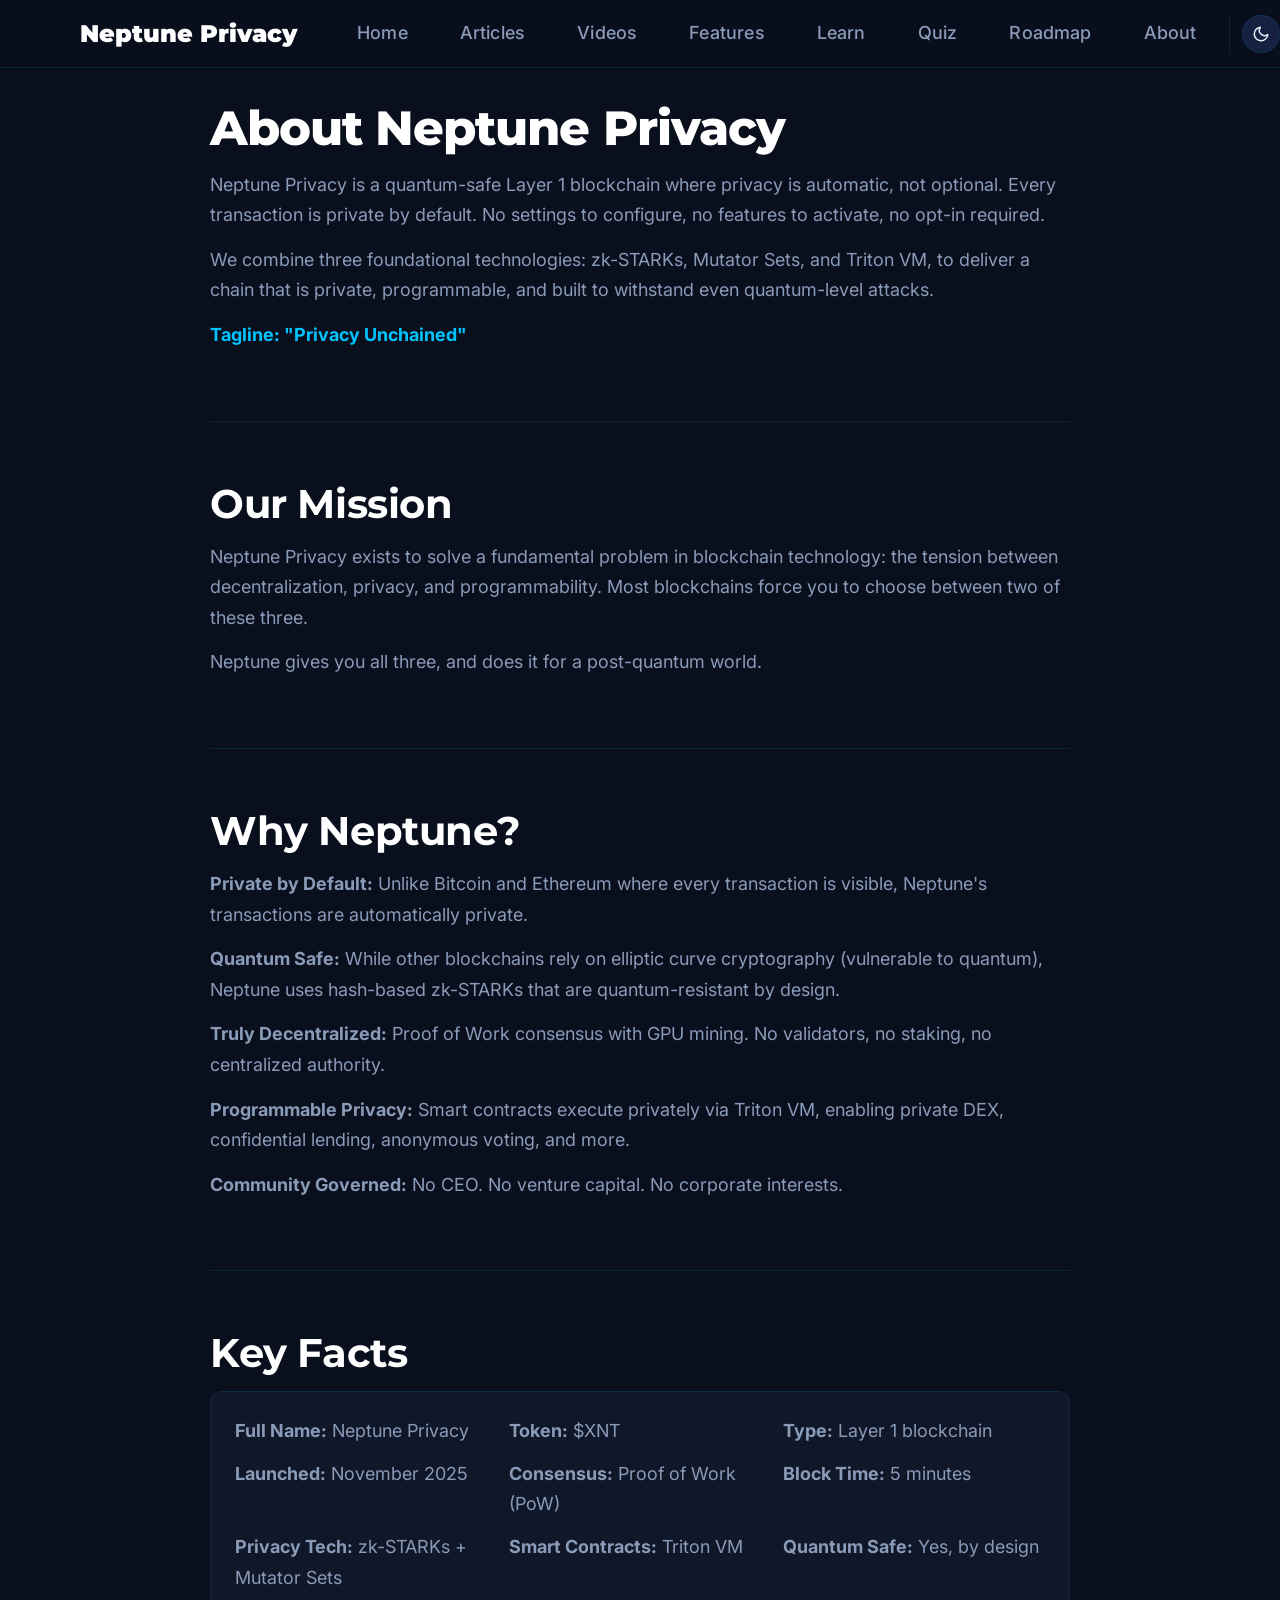
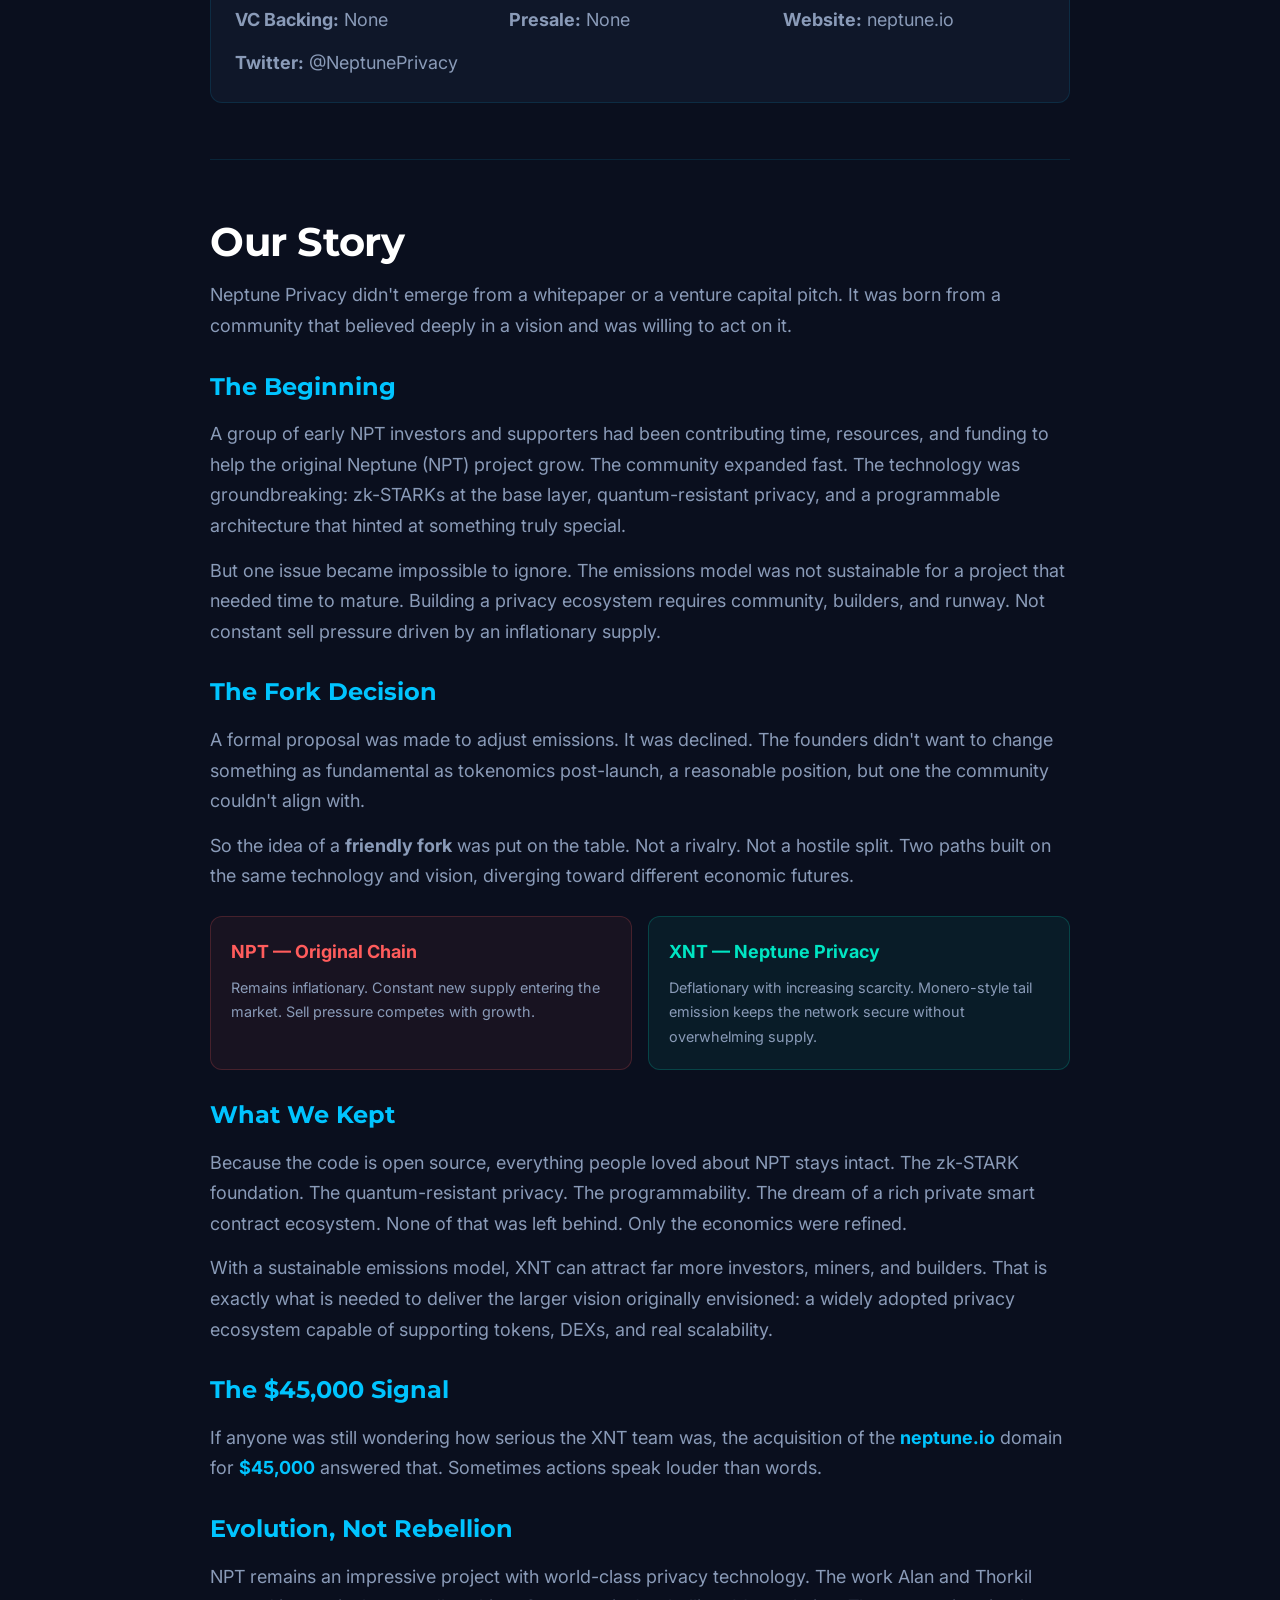
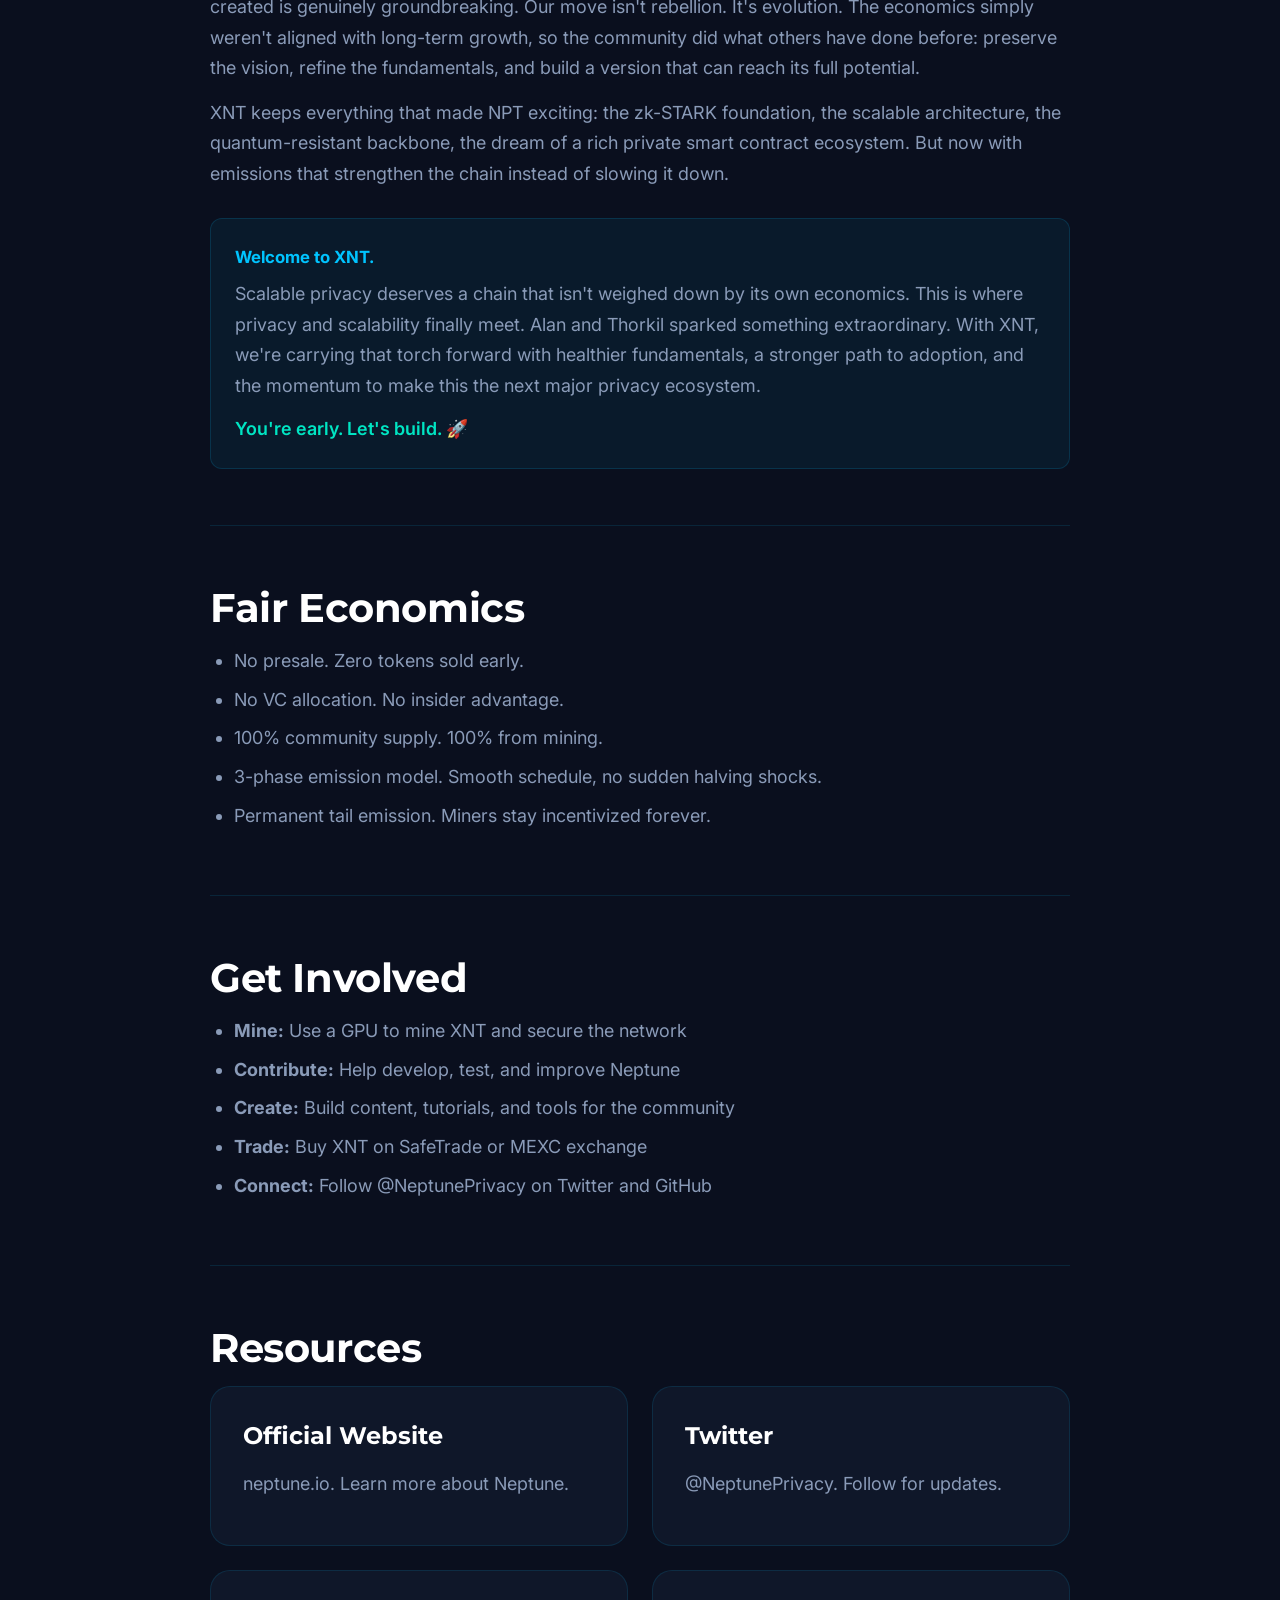
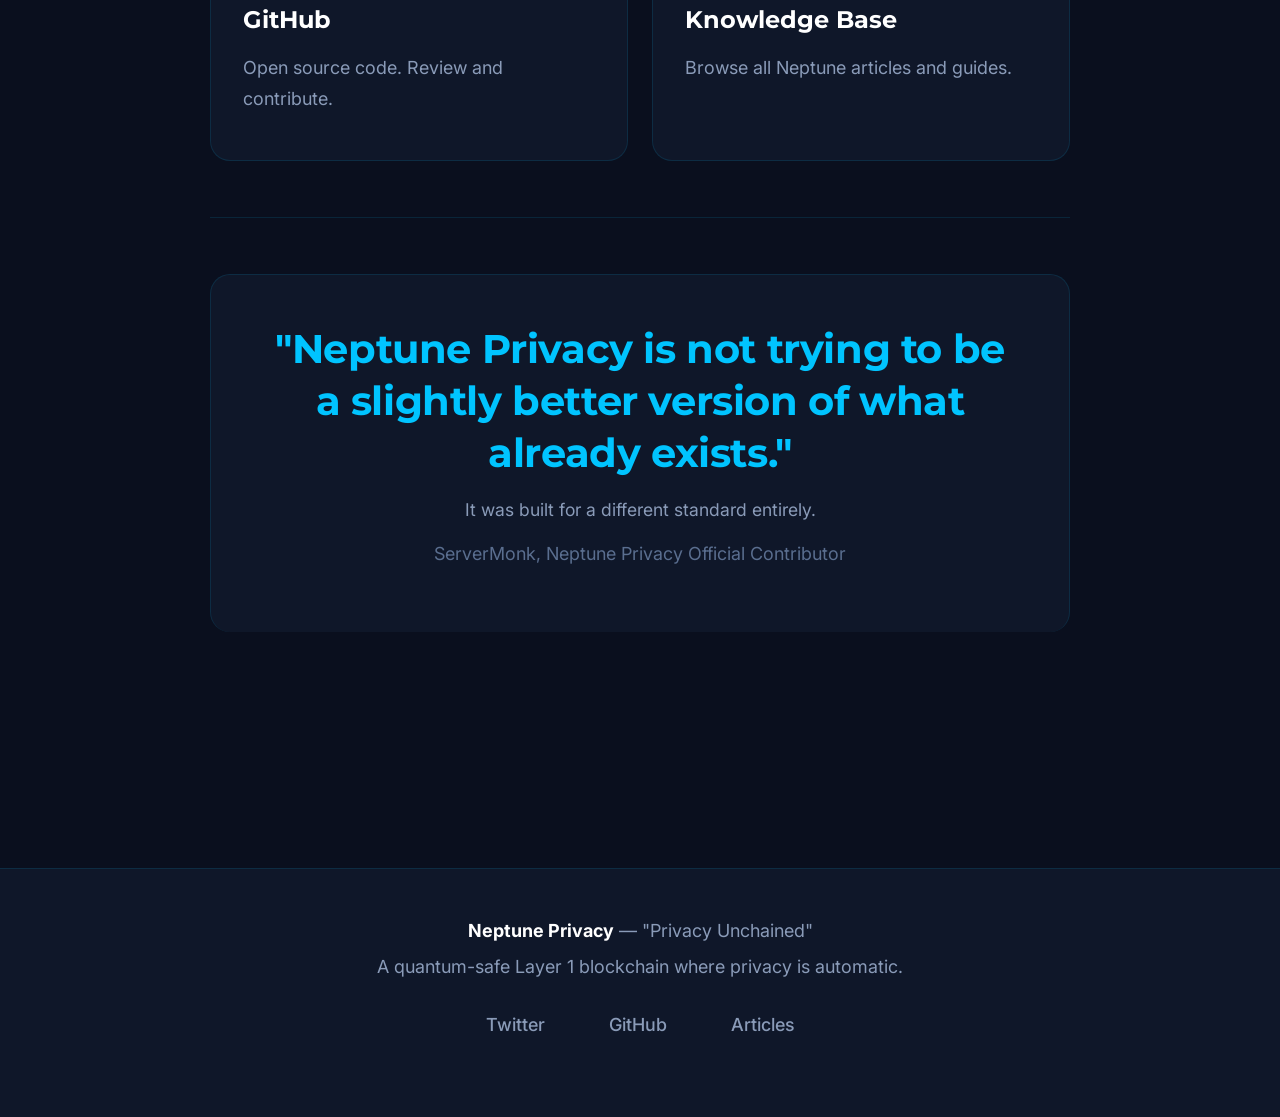
==== commit 7cf88baa: "Added glossary page. Include a lot more features" ====
--- a/about.html
+++ b/about.html
@@ -5,6 +5,12 @@
   <meta charset="UTF-8">
   <meta name="viewport" content="width=device-width, initial-scale=1.0">
   <title>About - Neptune Privacy</title>
+  <script>
+    (function () {
+      const saved = localStorage.getItem('neptune_theme') || 'dark';
+      document.documentElement.setAttribute('data-theme', saved);
+    })();
+  </script>
   <link rel="stylesheet" href="css/style.css">
 </head>
 
@@ -25,6 +31,27 @@
           <li><a href="quiz.html">Quiz</a></li>
           <li><a href="roadmap.html">Roadmap</a></li>
           <li><a href="about.html">About</a></li>
+          <li class="nav-controls">
+            <!-- Theme Toggle -->
+            <button class="theme-toggle" id="themeToggle" aria-label="Toggle theme">
+              <svg class="icon-sun" width="18" height="18" viewBox="0 0 24 24" fill="none" stroke="currentColor"
+                stroke-width="2" stroke-linecap="round" stroke-linejoin="round">
+                <circle cx="12" cy="12" r="5" />
+                <line x1="12" y1="1" x2="12" y2="3" />
+                <line x1="12" y1="21" x2="12" y2="23" />
+                <line x1="4.22" y1="4.22" x2="5.64" y2="5.64" />
+                <line x1="18.36" y1="18.36" x2="19.78" y2="19.78" />
+                <line x1="1" y1="12" x2="3" y2="12" />
+                <line x1="21" y1="12" x2="23" y2="12" />
+                <line x1="4.22" y1="19.78" x2="5.64" y2="18.36" />
+                <line x1="18.36" y1="5.64" x2="19.78" y2="4.22" />
+              </svg>
+              <svg class="icon-moon" width="18" height="18" viewBox="0 0 24 24" fill="none" stroke="currentColor"
+                stroke-width="2" stroke-linecap="round" stroke-linejoin="round">
+                <path d="M21 12.79A9 9 0 1 1 11.21 3 7 7 0 0 0 21 12.79z" />
+              </svg>
+            </button>
+          </li>
         </ul>
       </nav>
     </div>
@@ -186,7 +213,7 @@
             <h3>Twitter</h3>
             <p>@NeptunePrivacy. Follow for updates.</p>
           </a>
-          <a href="https://github.com/neptune-privacy" target="_blank" class="card"
+          <a href="https://github.com/neptuneprivacy" target="_blank" class="card"
             style="text-decoration:none;color:inherit;">
             <h3>GitHub</h3>
             <p>Open source code. Review and contribute.</p>
@@ -213,12 +240,13 @@
     <p>A quantum-safe Layer 1 blockchain where privacy is automatic.</p>
     <div class="footer-links">
       <a href="https://twitter.com/NeptunePrivacy" target="_blank">Twitter</a>
-      <a href="https://github.com/neptune-privacy" target="_blank">GitHub</a>
+      <a href="https://github.com/neptuneprivacy" target="_blank">GitHub</a>
       <a href="articles.html">Articles</a>
     </div>
   </footer>
 
   <script src="js/main.js"></script>
+  <script src="js/theme.js"></script>
 </body>
 
 </html>
--- a/css/style.css
+++ b/css/style.css
@@ -8,6 +8,7 @@
 
 /* ── CSS Variables ────────────────────────────────────────── */
 :root {
+  /* Light theme values - will override in [data-theme="light"] */
   --primary: #0a0f1e;
   --surface: #0f1729;
   --surface-2: #162040;
@@ -27,6 +28,13 @@
   --text-subtle: #5a6e8f;
   --white: #ffffff;
 
+  /* KEY FIX: heading/logo color separate from --white */
+  --heading-color: #ffffff;
+  --btn-text: #0a0f1e;
+
+  --header-bg: rgba(10, 15, 30, 0.92);
+  --card-hover-shadow: 0 20px 80px rgba(0, 0, 0, 0.4), 0 0 40px rgba(0, 196, 255, 0.15);
+
   --radius-sm: 6px;
   --radius: 12px;
   --radius-lg: 20px;
@@ -44,7 +52,6 @@
   --header-h: 68px;
   --max-w: 1160px;
 
-  /* Enhanced font sizes for better readability */
   --text-xs: clamp(0.75rem, 2vw, 0.875rem);
   --text-sm: clamp(0.875rem, 2.5vw, 1rem);
   --text-base: clamp(1rem, 3vw, 1.125rem);
@@ -57,6 +64,48 @@
   --text-6xl: clamp(3.5rem, 9vw, 5rem);
 }
 
+/* ═══════ LIGHT THEME ═══════ */
+[data-theme="light"] {
+  --primary: #f5f8fc;
+  --surface: #ffffff;
+  --surface-2: #eef2f8;
+  --surface-3: #dde4ef;
+  --border: rgba(0, 140, 200, 0.15);
+  --border-hover: rgba(0, 140, 200, 0.4);
+
+  --cyan: #0088cc;
+  --cyan-dim: rgba(0, 140, 200, 0.1);
+  --cyan-glow: rgba(0, 140, 200, 0.25);
+  --teal: #00a88f;
+  --gold: #c89020;
+  --red: #d84545;
+
+  --text: #1a2540;
+  --text-muted: #526280;
+  --text-subtle: #8a97b0;
+  --white: #ffffff;
+
+  /* KEY FIX: in light mode headings go dark, buttons stay readable */
+  --heading-color: #0d1b35;
+  --btn-text: #ffffff;
+
+  --header-bg: rgba(255, 255, 255, 0.92);
+  --card-hover-shadow: 0 20px 60px rgba(0, 60, 120, 0.12), 0 0 40px rgba(0, 140, 200, 0.1);
+
+  --shadow-card: 0 4px 24px rgba(0, 60, 120, 0.08);
+  --shadow-glow: 0 0 40px rgba(0, 140, 200, 0.1);
+  --shadow-heavy: 0 8px 48px rgba(0, 60, 120, 0.15);
+}
+
+/* Smooth theme transition */
+body,
+header,
+.card,
+.surface,
+section {
+  transition: background-color 0.3s ease, color 0.3s ease, border-color 0.3s ease;
+}
+
 /* ── Reset ────────────────────────────────────────────────── */
 *,
 *::before,
@@ -112,7 +161,7 @@
   left: 0;
   right: 0;
   height: var(--header-h);
-  background: rgba(10, 15, 30, 0.92);
+  background: var(--header-bg);
   backdrop-filter: blur(16px);
   border-bottom: 1px solid var(--border);
   z-index: 1000;
@@ -134,7 +183,8 @@
   font-family: var(--font-display);
   font-weight: 900;
   font-size: var(--text-xl);
-  color: var(--white) !important;
+  /* FIX: was hardcoded --white, now uses --heading-color */
+  color: var(--heading-color) !important;
   display: flex;
   align-items: center;
   gap: 8px;
@@ -161,8 +211,6 @@
   align-items: center;
   justify-content: center;
   flex-shrink: 0;
-  /* Remove the filter that might be causing visibility issues */
-  /* filter: brightness(0) invert(1); */
 }
 
 .logo:hover .logo-image {
@@ -189,13 +237,14 @@
 
 nav ul li a:hover,
 nav ul li a.active {
-  color: var(--white);
+  /* FIX: was --white (invisible on light), now --heading-color */
+  color: var(--heading-color);
   background: var(--surface-2);
 }
 
 nav ul li a.admin-link {
   background: linear-gradient(135deg, #ff5c5c, #ff3333) !important;
-  color: var(--white) !important;
+  color: #ffffff !important;
   font-weight: 700 !important;
   position: relative;
   box-shadow: 0 0 15px rgba(255, 92, 92, 0.3);
@@ -215,7 +264,7 @@
   left: 50%;
   transform: translateX(-50%);
   background: rgba(255, 92, 92, 0.95);
-  color: var(--white);
+  color: #ffffff;
   padding: 8px 14px;
   border-radius: 6px;
   font-size: 0.75rem;
@@ -247,7 +296,8 @@
   display: block;
   width: 24px;
   height: 2px;
-  background: var(--white);
+  /* FIX: was --white */
+  background: var(--heading-color);
   border-radius: 999px;
   position: absolute;
   left: 50%;
@@ -272,6 +322,339 @@
   visibility: visible;
   transform: translateY(0);
 }
+
+/* ── Headings ─────────────────────────────────────────────── */
+/* FIX: all headings that were --white now use --heading-color */
+h1 {
+  font-family: var(--font-display);
+  font-size: var(--text-4xl);
+  font-weight: 800;
+  color: var(--heading-color);
+  letter-spacing: -0.02em;
+  line-height: 1.2;
+  margin-bottom: 12px;
+}
+
+h2 {
+  font-family: var(--font-display);
+  font-size: var(--text-3xl);
+  font-weight: 700;
+  color: var(--heading-color);
+  letter-spacing: -0.01em;
+  line-height: 1.3;
+  margin-bottom: 12px;
+}
+
+h3 {
+  font-family: var(--font-display);
+  font-size: var(--text-xl);
+  font-weight: 700;
+  color: var(--heading-color);
+  margin-bottom: 16px;
+  line-height: 1.4;
+}
+
+p {
+  color: var(--text-muted);
+  margin-bottom: 16px;
+  line-height: 1.7;
+}
+
+/* ── Hero title words ─────────────────────────────────────── */
+.main-title {
+  font-family: var(--font-display);
+  font-size: var(--text-6xl);
+  font-weight: 900;
+  line-height: 1.1;
+  letter-spacing: -0.01em;
+  /* FIX: was --white */
+  color: var(--heading-color);
+  margin-bottom: 12px;
+  text-shadow: 0 4px 20px rgba(0, 196, 255, 0.2);
+  max-width: 95%;
+  margin-left: auto;
+  margin-right: auto;
+}
+
+/* word-1 and word-3 are the plain white/dark words */
+.word-1,
+.word-3 {
+  color: var(--heading-color);
+}
+
+.word-2 {
+  color: var(--cyan);
+}
+
+.word-4 {
+  color: var(--teal);
+}
+
+/* ── Buttons / CTAs ───────────────────────────────────────── */
+.primary-cta {
+  background: var(--cyan);
+  /* FIX: use --btn-text so dark theme = dark text, light theme = white text */
+  color: var(--btn-text);
+  box-shadow: 0 0 40px rgba(0, 196, 255, 0.5);
+  border: 2px solid var(--cyan);
+}
+
+.primary-cta:hover {
+  background: #00d4ff;
+  box-shadow: 0 0 60px rgba(0, 196, 255, 0.8);
+  transform: translateY(-3px);
+  border-color: #00d4ff;
+  color: var(--btn-text);
+}
+
+.secondary-cta {
+  background: transparent;
+  color: var(--text);
+  border: 2px solid var(--border-hover);
+  transition: all var(--transition);
+}
+
+.secondary-cta:hover {
+  border-color: var(--cyan);
+  color: var(--cyan);
+  transform: translateY(-3px);
+  box-shadow: 0 0 20px rgba(0, 196, 255, 0.3);
+}
+
+/* ── Feedback submit button ── */
+.feedback-submit-btn {
+  align-self: flex-start;
+  background: var(--cyan);
+  /* FIX */
+  color: var(--btn-text);
+  border: none;
+  border-radius: 50px;
+  padding: 12px 28px;
+  font-family: var(--font-display);
+  font-weight: 700;
+  font-size: 0.9rem;
+  letter-spacing: 0.04em;
+  cursor: pointer;
+  transition: all var(--transition);
+}
+
+.feedback-submit-btn:hover {
+  background: var(--heading-color);
+  color: var(--primary);
+  transform: translateY(-2px);
+  box-shadow: 0 4px 16px rgba(0, 196, 255, 0.3);
+}
+
+/* ── Login / Admin buttons ── */
+.login-button {
+  width: 100%;
+  padding: 13px;
+  background: var(--cyan);
+  /* FIX */
+  color: var(--btn-text);
+  border: none;
+  border-radius: 50px;
+  font-family: var(--font-display);
+  font-weight: 700;
+  font-size: 0.95rem;
+  cursor: pointer;
+  transition: all var(--transition);
+}
+
+.login-button:hover {
+  background: var(--heading-color);
+  color: var(--primary);
+  transform: translateY(-2px);
+}
+
+.admin-button {
+  background: var(--cyan);
+  /* FIX */
+  color: var(--btn-text);
+  padding: 11px 24px;
+  border: none;
+  border-radius: 50px;
+  font-family: var(--font-display);
+  font-weight: 700;
+  font-size: 0.88rem;
+  cursor: pointer;
+  transition: all var(--transition);
+  margin-right: 12px;
+  letter-spacing: 0.03em;
+}
+
+.admin-button:hover {
+  background: var(--heading-color);
+  color: var(--primary);
+  transform: translateY(-2px);
+}
+
+.admin-button.secondary {
+  background: transparent;
+  color: var(--text-muted);
+  border: 1px solid var(--border);
+}
+
+.admin-button.secondary:hover {
+  border-color: var(--cyan);
+  color: var(--cyan);
+  background: transparent;
+}
+
+/* ── Twitter link button ── */
+.twitter-link-btn {
+  display: inline-flex;
+  align-items: center;
+  gap: 8px;
+  margin-top: 20px;
+  padding: 12px 24px;
+  background: var(--cyan);
+  /* FIX */
+  color: var(--btn-text);
+  border-radius: 50px;
+  font-weight: 700;
+  font-size: 0.9rem;
+  text-decoration: none !important;
+  transition: all var(--transition);
+}
+
+.twitter-link-btn:hover {
+  background: var(--heading-color);
+  color: var(--primary);
+  transform: translateY(-2px);
+}
+
+/* ── Buy XNT buttons ── */
+.buy-btn-primary {
+  display: inline-flex;
+  align-items: center;
+  gap: 8px;
+  padding: 14px 28px;
+  background: var(--cyan);
+  /* FIX */
+  color: var(--btn-text);
+  border-radius: 50px;
+  font-family: 'Montserrat', sans-serif;
+  font-weight: 800;
+  font-size: 0.9rem;
+  letter-spacing: 0.04em;
+  text-decoration: none;
+  transition: all 0.25s ease;
+  box-shadow: 0 0 30px rgba(0, 196, 255, 0.4);
+}
+
+.buy-btn-primary:hover {
+  background: var(--heading-color);
+  color: var(--primary);
+  transform: translateY(-2px);
+  box-shadow: 0 0 40px rgba(0, 196, 255, 0.6);
+  text-decoration: none;
+}
+
+/* ── XNT trade button ── */
+.xnt-trade-btn {
+  padding: 7px 18px;
+  border-radius: 50px;
+  background: var(--cyan);
+  /* FIX */
+  color: var(--btn-text);
+  font-family: var(--font-display);
+  font-weight: 700;
+  font-size: 0.78rem;
+  text-decoration: none;
+  letter-spacing: 0.04em;
+  transition: all var(--transition);
+}
+
+.xnt-trade-btn:hover {
+  background: var(--heading-color);
+  color: var(--primary);
+  transform: translateY(-1px);
+}
+
+/* ── Comparison table heading column ── */
+.comparison-table .neptune-col {
+  background: rgba(0, 196, 255, 0.08);
+  color: var(--cyan);
+  font-weight: 700;
+}
+
+.comparison-table th {
+  background: var(--surface-2);
+  font-family: var(--font-display);
+  font-weight: 700;
+  /* FIX: was --text which can be light on light bg */
+  color: var(--heading-color);
+  text-transform: uppercase;
+  font-size: 0.85rem;
+  letter-spacing: 0.05em;
+}
+
+/* ── Card headings and footer strong ── */
+.card h3,
+.timeline-content h3,
+.level-section h2,
+.about-section h2,
+.admin-form h2,
+.articles-list h2,
+.login-form h2,
+.featured-content>h2 {
+  color: var(--heading-color);
+}
+
+footer strong {
+  /* FIX: was --white */
+  color: var(--heading-color);
+  font-weight: 700;
+}
+
+/* ── FAQ summary ── */
+.faq-item summary {
+  cursor: pointer;
+  font-family: var(--font-display);
+  font-weight: 700;
+  /* FIX: was --text which on light is fine, but summary::after uses --cyan which is ok */
+  color: var(--heading-color);
+  font-size: 1.05rem;
+  list-style: none;
+  display: flex;
+  justify-content: space-between;
+  align-items: center;
+}
+
+/* ── Stat numbers ── */
+.stat-number {
+  font-family: var(--font-display);
+  font-size: var(--text-4xl);
+  font-weight: 900;
+  color: var(--cyan);
+  line-height: 1;
+  text-shadow: 0 0 20px rgba(0, 196, 255, 0.3);
+}
+
+/* ── Section title underline ── */
+.section-title {
+  text-align: center;
+  margin-bottom: 48px;
+  position: relative;
+}
+
+.section-title::after {
+  content: '';
+  position: absolute;
+  bottom: -16px;
+  left: 50%;
+  transform: translateX(-50%);
+  width: 60px;
+  height: 3px;
+  background: linear-gradient(90deg, var(--cyan), var(--teal));
+  border-radius: 2px;
+}
+
+/* ═══════════════════════════════
+   REST OF ORIGINAL STYLES BELOW
+   (unchanged — only the fixes above matter)
+   ═══════════════════════════════ */
 
 .quiz-panel {
   background: var(--surface);
@@ -397,7 +780,7 @@
 
 .button.primary {
   background: var(--cyan);
-  color: var(--primary);
+  color: var(--btn-text);
 }
 
 .button.secondary {
@@ -527,11 +910,6 @@
   box-shadow: var(--shadow-card);
 }
 
-.timeline-content h3 {
-  margin-bottom: 12px;
-  color: var(--cyan);
-}
-
 .timeline-content p {
   margin-bottom: 16px;
   color: var(--text-muted);
@@ -581,13 +959,6 @@
   box-shadow: var(--shadow-card);
 }
 
-.stat-number {
-  font-size: var(--text-4xl);
-  font-weight: 800;
-  color: var(--cyan);
-  margin-bottom: 8px;
-}
-
 .stat-label {
   font-size: var(--text-sm);
   color: var(--text-muted);
@@ -625,7 +996,6 @@
   padding: 120px 20px 80px;
 }
 
-/* Background */
 .hero-bg-layers {
   position: absolute;
   inset: 0;
@@ -680,7 +1050,6 @@
   }
 }
 
-/* Grid overlay */
 .hero-bg-layers::after {
   content: '';
   position: absolute;
@@ -707,8 +1076,6 @@
 .hero-logo {
   height: 80px;
   width: auto;
-  /* Remove the filter that might be causing visibility issues */
-  /* filter: brightness(0) invert(1); */
   position: relative;
   z-index: 2;
   filter: drop-shadow(0 0 20px rgba(0, 196, 255, 0.4));
@@ -745,20 +1112,6 @@
   50% {
     opacity: 1;
   }
-}
-
-.main-title {
-  font-family: var(--font-display);
-  font-size: var(--text-6xl);
-  font-weight: 900;
-  line-height: 1.1;
-  letter-spacing: -0.01em;
-  color: var(--white);
-  margin-bottom: 12px;
-  text-shadow: 0 4px 20px rgba(0, 196, 255, 0.2);
-  max-width: 95%;
-  margin-left: auto;
-  margin-right: auto;
 }
 
 .title-word {
@@ -853,34 +1206,6 @@
   min-height: 56px;
 }
 
-.primary-cta {
-  background: var(--cyan);
-  color: var(--primary);
-  box-shadow: 0 0 40px rgba(0, 196, 255, 0.5);
-  border: 2px solid var(--cyan);
-}
-
-.primary-cta:hover {
-  background: #00d4ff;
-  box-shadow: 0 0 60px rgba(0, 196, 255, 0.8);
-  transform: translateY(-3px);
-  border-color: #00d4ff;
-}
-
-.secondary-cta {
-  background: transparent;
-  color: var(--text);
-  border: 2px solid var(--border-hover);
-  transition: all var(--transition);
-}
-
-.secondary-cta:hover {
-  border-color: var(--cyan);
-  color: var(--cyan);
-  transform: translateY(-3px);
-  box-shadow: 0 0 20px rgba(0, 196, 255, 0.3);
-}
-
 .hero-stats {
   display: flex;
   gap: 60px;
@@ -905,83 +1230,11 @@
   min-width: 120px;
 }
 
-.stat-number {
-  font-family: var(--font-display);
-  font-size: var(--text-4xl);
-  font-weight: 900;
-  color: var(--cyan);
-  line-height: 1;
-  text-shadow: 0 0 20px rgba(0, 196, 255, 0.3);
-}
-
-.stat-label {
-  font-size: var(--text-sm);
-  color: var(--text-muted);
-  text-transform: uppercase;
-  letter-spacing: 0.1em;
-  margin-top: 8px;
-  font-weight: 600;
-}
-
 .stat-unit {
   display: block;
   margin-top: 6px;
   color: var(--text-subtle);
   font-size: 0.85rem;
-}
-
-/* ── Section Titles ───────────────────────────────────────── */
-h1 {
-  font-family: var(--font-display);
-  font-size: var(--text-4xl);
-  font-weight: 800;
-  color: var(--white);
-  letter-spacing: -0.02em;
-  line-height: 1.2;
-  margin-bottom: 12px;
-}
-
-h2 {
-  font-family: var(--font-display);
-  font-size: var(--text-3xl);
-  font-weight: 700;
-  color: var(--white);
-  letter-spacing: -0.01em;
-  line-height: 1.3;
-  margin-bottom: 12px;
-}
-
-h3 {
-  font-family: var(--font-display);
-  font-size: var(--text-xl);
-  font-weight: 700;
-  color: var(--white);
-  margin-bottom: 16px;
-  line-height: 1.4;
-}
-
-p {
-  color: var(--text-muted);
-  margin-bottom: 16px;
-  line-height: 1.7;
-}
-
-.section-title {
-  text-align: center;
-  margin-bottom: 48px;
-  position: relative;
-}
-
-.section-title::after {
-  content: '';
-  position: absolute;
-  bottom: -16px;
-  left: 50%;
-  transform: translateX(-50%);
-  width: 60px;
-  height: 3px;
-  background: linear-gradient(90deg, var(--cyan), var(--teal));
-  border-radius: 2px;
 }
 
 /* ── Grid ─────────────────────────────────────────────────── */
@@ -1229,9 +1482,13 @@
   box-shadow: var(--shadow-glow);
 }
 
+[data-theme="light"] .featured-content {
+  background: rgba(238, 242, 248, 0.95);
+}
+
 .featured-content>h2 {
   margin-bottom: 36px;
-  color: var(--white);
+  color: var(--heading-color);
   letter-spacing: -0.04em;
   font-size: clamp(1.9rem, 3.5vw, 2.8rem);
 }
@@ -1379,26 +1636,6 @@
   color: var(--cyan);
 }
 
-.twitter-link-btn {
-  display: inline-flex;
-  align-items: center;
-  gap: 8px;
-  margin-top: 20px;
-  padding: 12px 24px;
-  background: var(--cyan);
-  color: var(--primary);
-  border-radius: 50px;
-  font-weight: 700;
-  font-size: 0.9rem;
-  text-decoration: none !important;
-  transition: all var(--transition);
-}
-
-.twitter-link-btn:hover {
-  background: var(--white);
-  transform: translateY(-2px);
-}
-
 /* ── Learning paths ───────────────────────────────────────── */
 .level-section {
   margin-bottom: 60px;
@@ -1422,7 +1659,7 @@
   width: 36px;
   height: 36px;
   background: var(--cyan);
-  color: var(--primary);
+  color: var(--btn-text);
   border-radius: 50%;
   font-family: var(--font-display);
   font-weight: 800;
@@ -1514,10 +1751,6 @@
 
 .about-section:last-child {
   border-bottom: none;
-}
-
-.about-section h2 {
-  margin-bottom: 16px;
 }
 
 .about-section p {
@@ -1555,6 +1788,10 @@
   background: rgba(0, 0, 0, 0.18);
   border: 1px solid rgba(0, 196, 255, 0.12);
   border-radius: var(--radius-lg);
+}
+
+[data-theme="light"] .feedback-section {
+  background: rgba(238, 242, 248, 0.95);
 }
 
 .feedback-form {
@@ -1616,27 +1853,6 @@
   min-height: 120px;
 }
 
-.feedback-submit-btn {
-  align-self: flex-start;
-  background: var(--cyan);
-  color: var(--primary);
-  border: none;
-  border-radius: 50px;
-  padding: 12px 28px;
-  font-family: var(--font-display);
-  font-weight: 700;
-  font-size: 0.9rem;
-  letter-spacing: 0.04em;
-  cursor: pointer;
-  transition: all var(--transition);
-}
-
-.feedback-submit-btn:hover {
-  background: var(--white);
-  transform: translateY(-2px);
-  box-shadow: 0 4px 16px rgba(0, 196, 255, 0.3);
-}
-
 /* ── Footer ───────────────────────────────────────────────── */
 footer {
   background: var(--surface);
@@ -1651,11 +1867,6 @@
   font-size: var(--text-base);
   margin-bottom: 8px;
   line-height: 1.6;
-}
-
-footer strong {
-  color: var(--white);
-  font-weight: 700;
 }
 
 .footer-links {
@@ -1702,22 +1913,6 @@
   width: 90%;
   box-shadow: var(--shadow-heavy);
   animation: slideUp 0.4s ease-out;
-}
-
-@keyframes slideUp {
-  from {
-    opacity: 0;
-    transform: translateY(24px);
-  }
-
-  to {
-    opacity: 1;
-    transform: none;
-  }
-}
-
-.login-form h2 {
-  margin-bottom: 8px;
 }
 
 .login-form p {
@@ -1742,25 +1937,6 @@
   border-color: var(--cyan);
 }
 
-.login-button {
-  width: 100%;
-  padding: 13px;
-  background: var(--cyan);
-  color: var(--primary);
-  border: none;
-  border-radius: 50px;
-  font-family: var(--font-display);
-  font-weight: 700;
-  font-size: 0.95rem;
-  cursor: pointer;
-  transition: all var(--transition);
-}
-
-.login-button:hover {
-  background: var(--white);
-  transform: translateY(-2px);
-}
-
 .login-error {
   color: var(--red);
   margin-top: 12px;
@@ -1797,11 +1973,6 @@
   border-radius: var(--radius-lg);
   padding: 36px;
   margin-bottom: 32px;
-}
-
-.admin-form h2,
-.articles-list h2 {
-  margin-bottom: 24px;
 }
 
 .form-group {
@@ -1873,40 +2044,8 @@
 
 .format-btn:hover {
   background: var(--cyan);
-  color: var(--primary);
+  color: var(--btn-text);
   border-color: var(--cyan);
-}
-
-.admin-button {
-  background: var(--cyan);
-  color: var(--primary);
-  padding: 11px 24px;
-  border: none;
-  border-radius: 50px;
-  font-family: var(--font-display);
-  font-weight: 700;
-  font-size: 0.88rem;
-  cursor: pointer;
-  transition: all var(--transition);
-  margin-right: 12px;
-  letter-spacing: 0.03em;
-}
-
-.admin-button:hover {
-  background: var(--white);
-  transform: translateY(-2px);
-}
-
-.admin-button.secondary {
-  background: transparent;
-  color: var(--text-muted);
-  border: 1px solid var(--border);
-}
-
-.admin-button.secondary:hover {
-  border-color: var(--cyan);
-  color: var(--cyan);
-  background: transparent;
 }
 
 .article-item {
@@ -1968,12 +2107,12 @@
 
 .edit-button:hover {
   background: var(--cyan);
-  color: var(--primary);
+  color: var(--btn-text);
 }
 
 .delete-button:hover {
   background: var(--red);
-  color: var(--white);
+  color: #ffffff;
 }
 
 .instructions {
@@ -2007,7 +2146,7 @@
   right: 20px;
   padding: 14px 20px;
   border-radius: var(--radius);
-  color: var(--white);
+  color: #ffffff;
   font-weight: 600;
   font-size: 0.9rem;
   z-index: 10000;
@@ -2109,7 +2248,7 @@
 
 .feedback-delete-btn:hover {
   background: var(--red);
-  color: var(--white);
+  color: #ffffff;
 }
 
 .no-feedback {
@@ -2209,6 +2348,10 @@
     z-index: 999;
   }
 
+  [data-theme="light"] nav ul.open {
+    background: rgba(255, 255, 255, 0.98);
+  }
+
   nav ul li a {
     padding: 16px 20px;
     font-size: var(--text-lg);
@@ -2396,4 +2539,624 @@
 
 .mb-md {
   margin-bottom: 24px;
+}
+
+/* ── XNT Ticker ───────────────────────────────────────────── */
+.xnt-ticker {
+  margin-top: 24px;
+  padding: 14px 24px;
+  background: rgba(255, 255, 255, 0.05);
+  border: 1px solid rgba(0, 196, 255, 0.2);
+  border-radius: var(--radius-xl);
+  display: flex;
+  flex-direction: column;
+  align-items: center;
+  gap: 6px;
+  animation: fadeIn 0.8s ease 1s backwards;
+}
+
+[data-theme="light"] .xnt-ticker {
+  background: rgba(0, 140, 200, 0.06);
+}
+
+.xnt-ticker-inner {
+  display: flex;
+  align-items: center;
+  flex-wrap: wrap;
+  gap: 16px;
+  justify-content: center;
+}
+
+.xnt-live-dot {
+  width: 8px;
+  height: 8px;
+  border-radius: 50%;
+  background: var(--teal);
+  animation: pulse-dot 2s ease-in-out infinite;
+}
+
+@keyframes pulse-dot {
+
+  0%,
+  100% {
+    opacity: 1;
+  }
+
+  50% {
+    opacity: 0.3;
+  }
+}
+
+.xnt-label {
+  font-size: 0.85rem;
+  color: var(--text-muted);
+  font-weight: 600;
+  letter-spacing: 0.05em;
+}
+
+.xnt-price {
+  font-family: var(--font-display);
+  font-size: 1.4rem;
+  font-weight: 800;
+  /* FIX: was --white */
+  color: var(--heading-color);
+}
+
+.xnt-change {
+  font-size: 0.85rem;
+  font-weight: 700;
+  padding: 3px 10px;
+  border-radius: 99px;
+}
+
+.xnt-change.up {
+  background: rgba(0, 229, 195, 0.15);
+  color: var(--teal);
+}
+
+.xnt-change.down {
+  background: rgba(255, 92, 92, 0.15);
+  color: var(--red);
+}
+
+.xnt-vol {
+  font-size: 0.8rem;
+  color: var(--text-muted);
+}
+
+.xnt-updated {
+  font-size: 0.72rem;
+  color: var(--text-subtle);
+}
+
+/* ── Buy XNT Banner ───────────────────────────────────────── */
+.buy-xnt-banner {
+  position: relative;
+  overflow: hidden;
+  margin-bottom: 72px;
+  padding: 48px 40px;
+  background: linear-gradient(135deg, rgba(0, 196, 255, 0.08) 0%, rgba(0, 229, 195, 0.06) 100%);
+  border: 1px solid rgba(0, 196, 255, 0.25);
+  border-radius: calc(var(--radius-lg) + 4px);
+  display: flex;
+  align-items: center;
+  justify-content: space-between;
+  gap: 32px;
+  flex-wrap: wrap;
+}
+
+.buy-xnt-banner::before {
+  content: '';
+  position: absolute;
+  top: -60px;
+  right: -60px;
+  width: 300px;
+  height: 300px;
+  border-radius: 50%;
+  background: radial-gradient(circle, rgba(0, 196, 255, 0.12), transparent 70%);
+  pointer-events: none;
+}
+
+.buy-xnt-banner::after {
+  content: '';
+  position: absolute;
+  bottom: -40px;
+  left: -40px;
+  width: 200px;
+  height: 200px;
+  border-radius: 50%;
+  background: radial-gradient(circle, rgba(0, 229, 195, 0.08), transparent 70%);
+  pointer-events: none;
+}
+
+.buy-xnt-left {
+  position: relative;
+  z-index: 1;
+}
+
+.buy-xnt-eyebrow {
+  display: inline-flex;
+  align-items: center;
+  gap: 8px;
+  font-size: 0.7rem;
+  letter-spacing: 0.2em;
+  text-transform: uppercase;
+  color: #00c4ff;
+  margin-bottom: 12px;
+  padding: 4px 12px;
+  border: 1px solid rgba(0, 196, 255, 0.2);
+  border-radius: 99px;
+  background: rgba(0, 196, 255, 0.06);
+}
+
+.buy-xnt-eyebrow::before {
+  content: '';
+  width: 6px;
+  height: 6px;
+  border-radius: 50%;
+  background: #00c4ff;
+  animation: blink 2s ease infinite;
+}
+
+@keyframes blink {
+
+  0%,
+  100% {
+    opacity: 1;
+  }
+
+  50% {
+    opacity: 0.2;
+  }
+}
+
+.buy-xnt-title {
+  font-family: 'Montserrat', sans-serif;
+  font-size: clamp(1.6rem, 3vw, 2.2rem);
+  font-weight: 900;
+  /* FIX: was hardcoded #e8f4ff (invisible on light) */
+  color: var(--heading-color);
+  margin-bottom: 10px;
+  letter-spacing: -0.02em;
+  line-height: 1.2;
+}
+
+.buy-xnt-title span {
+  background: linear-gradient(90deg, #00c4ff, #00e5c3);
+  -webkit-background-clip: text;
+  -webkit-text-fill-color: transparent;
+  background-clip: text;
+}
+
+.buy-xnt-desc {
+  color: var(--text-muted);
+  font-size: 0.95rem;
+  max-width: 480px;
+  line-height: 1.6;
+  margin: 0;
+}
+
+.buy-xnt-right {
+  position: relative;
+  z-index: 1;
+  display: flex;
+  flex-direction: column;
+  align-items: flex-end;
+  gap: 12px;
+  flex-shrink: 0;
+}
+
+.buy-xnt-buttons {
+  display: flex;
+  gap: 12px;
+  flex-wrap: wrap;
+  justify-content: flex-end;
+}
+
+.buy-btn-secondary {
+  display: inline-flex;
+  align-items: center;
+  gap: 8px;
+  padding: 14px 28px;
+  background: rgba(0, 229, 195, 0.1);
+  color: #00a88f;
+  border: 1px solid rgba(0, 229, 195, 0.25);
+  border-radius: 50px;
+  font-family: 'Montserrat', sans-serif;
+  font-weight: 700;
+  font-size: 0.9rem;
+  letter-spacing: 0.04em;
+  text-decoration: none;
+  transition: all 0.25s ease;
+}
+
+.buy-btn-secondary:hover {
+  background: rgba(0, 229, 195, 0.2);
+  transform: translateY(-2px);
+  text-decoration: none;
+}
+
+.buy-xnt-note {
+  font-size: 0.75rem;
+  color: var(--text-subtle);
+  text-align: right;
+}
+
+@media (max-width: 768px) {
+  .buy-xnt-banner {
+    flex-direction: column;
+    padding: 32px 24px;
+  }
+
+  .buy-xnt-right {
+    align-items: flex-start;
+    width: 100%;
+  }
+
+  .buy-xnt-buttons {
+    justify-content: flex-start;
+  }
+
+  .buy-xnt-note {
+    text-align: left;
+  }
+}
+
+/* ── Price Chart ──────────────────────────────────────────── */
+.chart-section {
+  margin-bottom: 72px;
+  padding: 40px;
+  background: rgba(14, 22, 40, 0.92);
+  border: 1px solid rgba(0, 196, 255, 0.12);
+  border-radius: calc(var(--radius-lg) + 4px);
+}
+
+[data-theme="light"] .chart-section {
+  background: rgba(238, 242, 248, 0.95);
+}
+
+.chart-header {
+  display: flex;
+  align-items: center;
+  justify-content: space-between;
+  margin-bottom: 24px;
+  flex-wrap: wrap;
+  gap: 12px;
+}
+
+.chart-header h2 {
+  margin: 0;
+  font-size: clamp(1.4rem, 3vw, 1.8rem);
+}
+
+.chart-badge {
+  display: inline-flex;
+  align-items: center;
+  gap: 6px;
+  font-size: 0.72rem;
+  font-weight: 700;
+  letter-spacing: 0.1em;
+  text-transform: uppercase;
+  color: #00c4ff;
+  padding: 5px 12px;
+  border: 1px solid rgba(0, 196, 255, 0.2);
+  border-radius: 99px;
+  background: rgba(0, 196, 255, 0.06);
+}
+
+.chart-wrapper {
+  border-radius: 12px;
+  overflow: hidden;
+  border: 1px solid rgba(0, 196, 255, 0.1);
+}
+
+@media (max-width: 480px) {
+  .chart-section {
+    padding: 20px 16px;
+  }
+}
+
+/* ── FAQ ──────────────────────────────────────────────────── */
+.faq-list {
+  display: flex;
+  flex-direction: column;
+  gap: 12px;
+}
+
+.faq-item {
+  background: var(--surface);
+  border: 1px solid var(--border);
+  border-radius: var(--radius);
+  padding: 20px 24px;
+  transition: border-color var(--transition);
+}
+
+.faq-item[open] {
+  border-color: var(--cyan);
+}
+
+.faq-item summary::after {
+  content: '+';
+  color: var(--cyan);
+  font-size: 1.5rem;
+  font-weight: 300;
+  transition: transform var(--transition);
+}
+
+.faq-item[open] summary::after {
+  transform: rotate(45deg);
+}
+
+.faq-item p {
+  margin-top: 16px;
+  color: var(--text-muted);
+}
+
+/* ── Community CTA ────────────────────────────────────────── */
+.community-cta {
+  margin-bottom: 72px;
+  padding: 64px 40px;
+  background: radial-gradient(ellipse at center, rgba(0, 196, 255, 0.1), transparent 70%);
+  border: 1px solid rgba(0, 196, 255, 0.2);
+  border-radius: var(--radius-xl);
+  text-align: center;
+}
+
+.community-inner {
+  max-width: 700px;
+  margin: 0 auto;
+}
+
+.community-links {
+  display: flex;
+  gap: 14px;
+  justify-content: center;
+  flex-wrap: wrap;
+  margin-top: 28px;
+}
+
+.community-btn {
+  padding: 14px 24px;
+  background: var(--surface);
+  border: 1px solid var(--border);
+  border-radius: 50px;
+  color: var(--text);
+  font-weight: 600;
+  text-decoration: none;
+  transition: all var(--transition);
+}
+
+.community-btn:hover {
+  border-color: var(--cyan);
+  color: var(--cyan);
+  transform: translateY(-2px);
+  text-decoration: none;
+}
+
+/* ── Comparison table ─────────────────────────────────────── */
+.comparison-wrapper {
+  overflow-x: auto;
+}
+
+.comparison-table {
+  width: 100%;
+  border-collapse: collapse;
+  background: var(--surface);
+  border-radius: var(--radius);
+  overflow: hidden;
+}
+
+.comparison-table th,
+.comparison-table td {
+  padding: 16px 20px;
+  text-align: center;
+  border-bottom: 1px solid var(--border);
+}
+
+.comparison-table td:first-child,
+.comparison-table th:first-child {
+  text-align: left;
+  font-weight: 600;
+}
+
+.comparison-table tbody tr:hover {
+  background: rgba(0, 196, 255, 0.03);
+}
+
+/* ═══════════════════════════════════════
+   THEME TOGGLE + LANGUAGE SWITCHER
+   ═══════════════════════════════════════ */
+.nav-controls {
+  display: flex;
+  align-items: center;
+  gap: 8px;
+  margin-left: auto;
+  padding-left: 12px;
+  border-left: 1px solid var(--border);
+}
+
+.theme-toggle {
+  width: 38px;
+  height: 38px;
+  display: inline-flex;
+  align-items: center;
+  justify-content: center;
+  background: var(--surface-2);
+  border: 1px solid var(--border);
+  border-radius: 50%;
+  color: var(--text);
+  cursor: pointer;
+  transition: all var(--transition);
+  position: relative;
+  overflow: hidden;
+}
+
+.theme-toggle:hover {
+  border-color: var(--cyan);
+  color: var(--cyan);
+  transform: rotate(15deg);
+}
+
+.theme-toggle .icon-sun,
+.theme-toggle .icon-moon {
+  position: absolute;
+  transition: transform 0.4s cubic-bezier(0.68, -0.55, 0.27, 1.55), opacity 0.3s;
+}
+
+[data-theme="dark"] .theme-toggle .icon-sun,
+:root:not([data-theme="light"]) .theme-toggle .icon-sun {
+  opacity: 0;
+  transform: translateY(20px) rotate(180deg);
+}
+
+[data-theme="dark"] .theme-toggle .icon-moon,
+:root:not([data-theme="light"]) .theme-toggle .icon-moon {
+  opacity: 1;
+  transform: translateY(0) rotate(0);
+}
+
+[data-theme="light"] .theme-toggle .icon-sun {
+  opacity: 1;
+  transform: translateY(0) rotate(0);
+}
+
+[data-theme="light"] .theme-toggle .icon-moon {
+  opacity: 0;
+  transform: translateY(-20px) rotate(-180deg);
+}
+
+.lang-switcher {
+  position: relative;
+}
+
+.lang-btn {
+  display: inline-flex;
+  align-items: center;
+  gap: 6px;
+  background: var(--surface-2);
+  border: 1px solid var(--border);
+  border-radius: 50px;
+  color: var(--text);
+  padding: 8px 14px;
+  font-family: var(--font-body);
+  font-size: 0.85rem;
+  font-weight: 600;
+  cursor: pointer;
+  transition: all var(--transition);
+  height: 38px;
+}
+
+.lang-btn:hover {
+  border-color: var(--cyan);
+  color: var(--cyan);
+}
+
+.lang-btn svg {
+  transition: transform var(--transition);
+}
+
+.lang-switcher.open .lang-btn svg {
+  transform: rotate(180deg);
+}
+
+.lang-dropdown {
+  position: absolute;
+  top: calc(100% + 8px);
+  right: 0;
+  min-width: 160px;
+  background: var(--surface);
+  border: 1px solid var(--border);
+  border-radius: var(--radius);
+  padding: 6px;
+  box-shadow: var(--shadow-heavy);
+  opacity: 0;
+  visibility: hidden;
+  transform: translateY(-8px);
+  transition: all var(--transition);
+  z-index: 1100;
+}
+
+.lang-switcher.open .lang-dropdown {
+  opacity: 1;
+  visibility: visible;
+  transform: translateY(0);
+}
+
+.lang-dropdown button {
+  display: block;
+  width: 100%;
+  background: transparent;
+  border: none;
+  color: var(--text);
+  padding: 10px 14px;
+  text-align: left;
+  font-family: var(--font-body);
+  font-size: 0.9rem;
+  font-weight: 500;
+  cursor: pointer;
+  border-radius: var(--radius-sm);
+  transition: background var(--transition);
+}
+
+.lang-dropdown button:hover {
+  background: var(--surface-2);
+  color: var(--cyan);
+}
+
+.lang-dropdown button.active {
+  background: var(--cyan-dim);
+  color: var(--cyan);
+}
+
+@media (max-width: 900px) {
+  .nav-controls {
+    margin-left: 0;
+    padding-left: 0;
+    border-left: none;
+    justify-content: center;
+    margin-top: 12px;
+    padding-top: 12px;
+    border-top: 1px solid var(--border);
+    width: 100%;
+  }
+
+  .lang-dropdown {
+    right: auto;
+    left: 0;
+  }
+}
+
+/* Light theme fine-tuning */
+[data-theme="light"] .hero-bg-layers::after {
+  background-image:
+    linear-gradient(rgba(0, 140, 200, 0.06) 1px, transparent 1px),
+    linear-gradient(90deg, rgba(0, 140, 200, 0.06) 1px, transparent 1px);
+}
+
+[data-theme="light"] .bg-layer {
+  opacity: 0.1;
+}
+
+[data-theme="light"] .main-title {
+  text-shadow: 0 4px 20px rgba(0, 140, 200, 0.15);
+}
+
+[data-theme="light"] nav ul li a.admin-link {
+  color: #ffffff !important;
+}
+
+/* Continue Learning + Achievement */
+#continueLearningSection .card,
+#badgeSection .card {
+  border-color: var(--border-hover);
+}
+
+#continueLearningSection .card h3,
+#badgeSection .card h3 {
+  color: var(--heading-color);
+}
+
+#continueLearningSection .card p,
+#badgeSection .card p {
+  color: var(--text-muted);
 }
